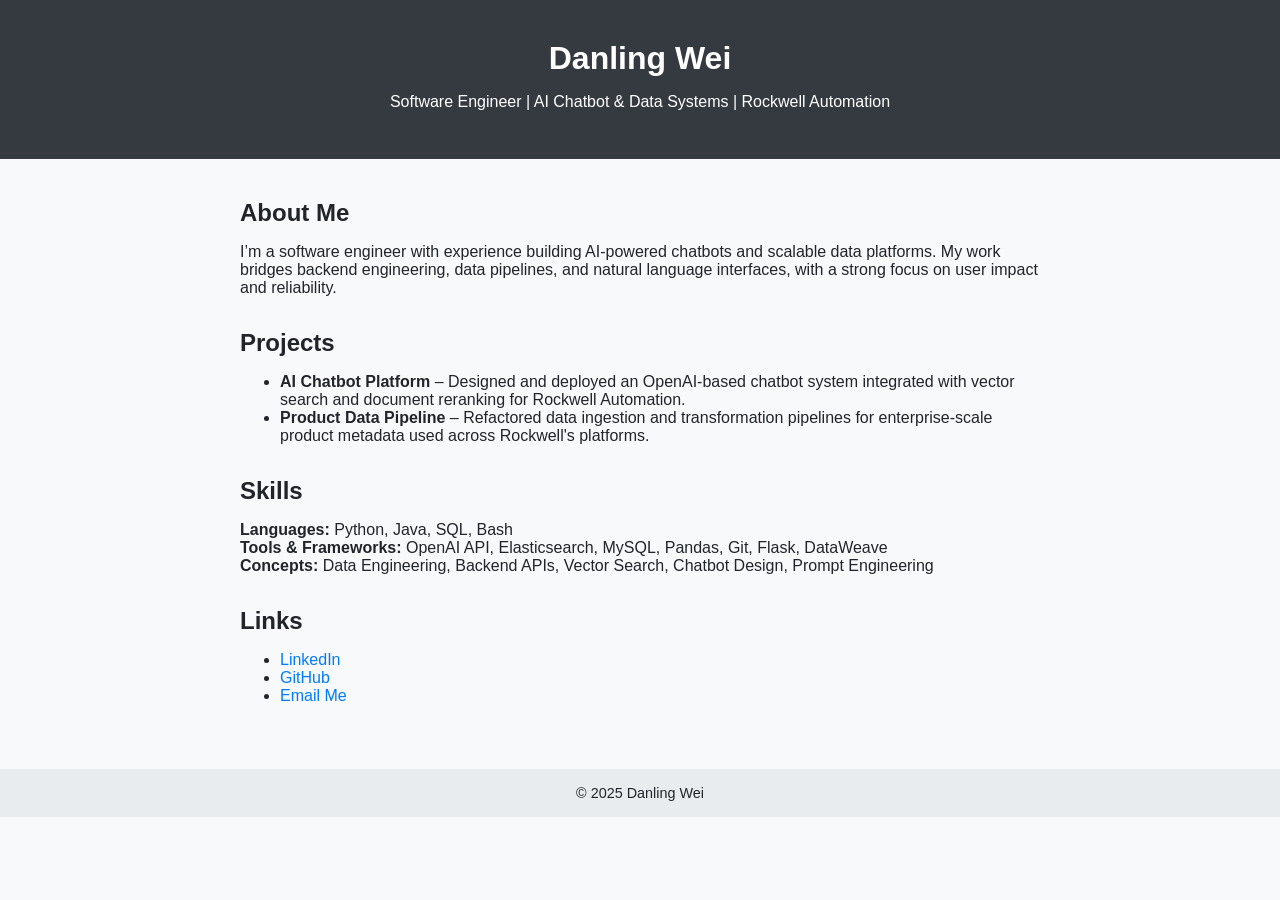
==== index.html @ 7fd31159 "init" ====
<!DOCTYPE html>
<html lang="en">
<head>
  <meta charset="UTF-8" />
  <meta name="viewport" content="width=device-width, initial-scale=1.0"/>
  <title>Danling Wei | Software Engineer</title>
  <style>
    body {
      font-family: Arial, sans-serif;
      background: #f8f9fa;
      color: #212529;
      margin: 0;
      padding: 0;
    }
    header {
      background: #343a40;
      color: white;
      padding: 2rem 1rem;
      text-align: center;
    }
    main {
      max-width: 800px;
      margin: auto;
      padding: 2rem;
    }
    section {
      margin-bottom: 2rem;
    }
    h1, h2 {
      margin: 0.5rem 0;
    }
    a {
      color: #007bff;
      text-decoration: none;
    }
    footer {
      text-align: center;
      padding: 1rem;
      background: #e9ecef;
      font-size: 0.9rem;
    }
  </style>
</head>
<body>

  <header>
    <h1>Danling Wei</h1>
    <p>Software Engineer | AI Chatbot & Data Systems | Rockwell Automation</p>
  </header>

  <main>
    <section>
      <h2>About Me</h2>
      <p>I’m a software engineer with experience building AI-powered chatbots and scalable data platforms. My work bridges backend engineering, data pipelines, and natural language interfaces, with a strong focus on user impact and reliability.</p>
    </section>

    <section>
      <h2>Projects</h2>
      <ul>
        <li><strong>AI Chatbot Platform</strong> – Designed and deployed an OpenAI-based chatbot system integrated with vector search and document reranking for Rockwell Automation.</li>
        <li><strong>Product Data Pipeline</strong> – Refactored data ingestion and transformation pipelines for enterprise-scale product metadata used across Rockwell's platforms.</li>
      </ul>
    </section>

    <section>
      <h2>Skills</h2>
      <p><strong>Languages:</strong> Python, Java, SQL, Bash<br/>
         <strong>Tools & Frameworks:</strong> OpenAI API, Elasticsearch, MySQL, Pandas, Git, Flask, DataWeave<br/>
         <strong>Concepts:</strong> Data Engineering, Backend APIs, Vector Search, Chatbot Design, Prompt Engineering
      </p>
    </section>

    <section>
      <h2>Links</h2>
      <ul>
        <li><a href="https://www.linkedin.com/in/danling-wei/" target="_blank">LinkedIn</a></li>
        <li><a href="https://github.com/your-github-username" target="_blank">GitHub</a></li>
        <li><a href="mailto:your.email@example.com">Email Me</a></li>
      </ul>
    </section>
  </main>

  <footer>
    &copy; 2025 Danling Wei
  </footer>

</body>
</html>
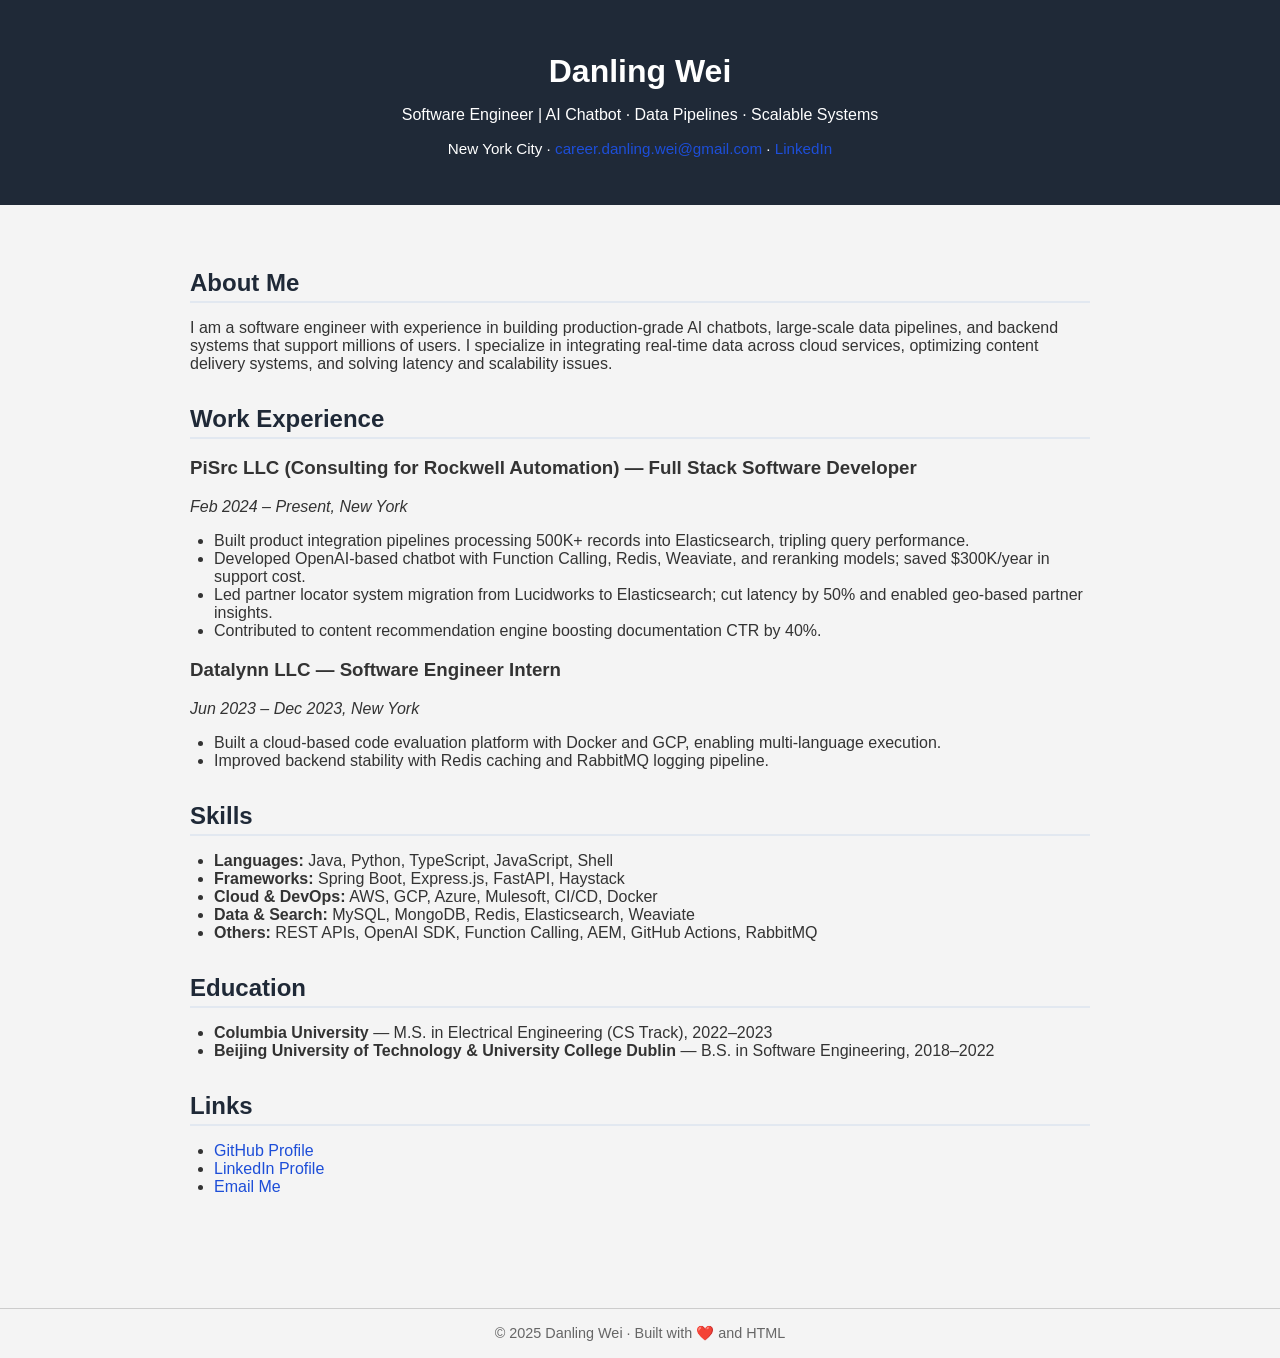
==== commit 3ab1e0ea: "Update index.html" ====
--- a/index.html
+++ b/index.html
@@ -6,38 +6,66 @@
   <title>Danling Wei | Software Engineer</title>
   <style>
     body {
-      font-family: Arial, sans-serif;
-      background: #f8f9fa;
-      color: #212529;
+      font-family: "Segoe UI", Tahoma, Geneva, Verdana, sans-serif;
       margin: 0;
       padding: 0;
+      background: #f4f4f4;
+      color: #333;
     }
+
     header {
-      background: #343a40;
+      background: #1f2937;
       color: white;
       padding: 2rem 1rem;
       text-align: center;
     }
+
     main {
-      max-width: 800px;
+      max-width: 900px;
       margin: auto;
       padding: 2rem;
     }
-    section {
+
+    h1, h2 {
+      margin-bottom: 0.5rem;
+    }
+
+    h2 {
+      color: #1f2937;
+      border-bottom: 2px solid #e2e8f0;
+      padding-bottom: 0.25rem;
+      margin-top: 2rem;
+    }
+
+    ul {
+      list-style: disc;
+      padding-left: 1.5rem;
+    }
+
+    a {
+      color: #1d4ed8;
+      text-decoration: none;
+    }
+
+    a:hover {
+      text-decoration: underline;
+    }
+
+    footer {
+      text-align: center;
+      font-size: 0.9rem;
+      color: #666;
+      margin-top: 3rem;
+      padding: 1rem 0;
+      border-top: 1px solid #ccc;
+    }
+
+    .section {
       margin-bottom: 2rem;
     }
-    h1, h2 {
-      margin: 0.5rem 0;
-    }
-    a {
-      color: #007bff;
-      text-decoration: none;
-    }
-    footer {
-      text-align: center;
-      padding: 1rem;
-      background: #e9ecef;
-      font-size: 0.9rem;
+
+    .contact {
+      font-size: 0.95rem;
     }
   </style>
 </head>
@@ -45,43 +73,73 @@
 
   <header>
     <h1>Danling Wei</h1>
-    <p>Software Engineer | AI Chatbot & Data Systems | Rockwell Automation</p>
+    <p>Software Engineer | AI Chatbot · Data Pipelines · Scalable Systems</p>
+    <p class="contact">
+      New York City · <a href="mailto:career.danling.wei@gmail.com">career.danling.wei@gmail.com</a> · 
+      <a href="https://www.linkedin.com/in/danling-wei/" target="_blank">LinkedIn</a>
+    </p>
   </header>
 
   <main>
-    <section>
+    <section class="section">
       <h2>About Me</h2>
-      <p>I’m a software engineer with experience building AI-powered chatbots and scalable data platforms. My work bridges backend engineering, data pipelines, and natural language interfaces, with a strong focus on user impact and reliability.</p>
+      <p>
+        I am a software engineer with experience in building production-grade AI chatbots, large-scale data pipelines, 
+        and backend systems that support millions of users. I specialize in integrating real-time data across cloud services, 
+        optimizing content delivery systems, and solving latency and scalability issues.
+      </p>
     </section>
 
-    <section>
-      <h2>Projects</h2>
+    <section class="section">
+      <h2>Work Experience</h2>
+      <h3>PiSrc LLC (Consulting for Rockwell Automation) — Full Stack Software Developer</h3>
+      <p><em>Feb 2024 – Present, New York</em></p>
       <ul>
-        <li><strong>AI Chatbot Platform</strong> – Designed and deployed an OpenAI-based chatbot system integrated with vector search and document reranking for Rockwell Automation.</li>
-        <li><strong>Product Data Pipeline</strong> – Refactored data ingestion and transformation pipelines for enterprise-scale product metadata used across Rockwell's platforms.</li>
+        <li>Built product integration pipelines processing 500K+ records into Elasticsearch, tripling query performance.</li>
+        <li>Developed OpenAI-based chatbot with Function Calling, Redis, Weaviate, and reranking models; saved $300K/year in support cost.</li>
+        <li>Led partner locator system migration from Lucidworks to Elasticsearch; cut latency by 50% and enabled geo-based partner insights.</li>
+        <li>Contributed to content recommendation engine boosting documentation CTR by 40%.</li>
+      </ul>
+
+      <h3>Datalynn LLC — Software Engineer Intern</h3>
+      <p><em>Jun 2023 – Dec 2023, New York</em></p>
+      <ul>
+        <li>Built a cloud-based code evaluation platform with Docker and GCP, enabling multi-language execution.</li>
+        <li>Improved backend stability with Redis caching and RabbitMQ logging pipeline.</li>
       </ul>
     </section>
 
-    <section>
+    <section class="section">
       <h2>Skills</h2>
-      <p><strong>Languages:</strong> Python, Java, SQL, Bash<br/>
-         <strong>Tools & Frameworks:</strong> OpenAI API, Elasticsearch, MySQL, Pandas, Git, Flask, DataWeave<br/>
-         <strong>Concepts:</strong> Data Engineering, Backend APIs, Vector Search, Chatbot Design, Prompt Engineering
-      </p>
+      <ul>
+        <li><strong>Languages:</strong> Java, Python, TypeScript, JavaScript, Shell</li>
+        <li><strong>Frameworks:</strong> Spring Boot, Express.js, FastAPI, Haystack</li>
+        <li><strong>Cloud & DevOps:</strong> AWS, GCP, Azure, Mulesoft, CI/CD, Docker</li>
+        <li><strong>Data & Search:</strong> MySQL, MongoDB, Redis, Elasticsearch, Weaviate</li>
+        <li><strong>Others:</strong> REST APIs, OpenAI SDK, Function Calling, AEM, GitHub Actions, RabbitMQ</li>
+      </ul>
     </section>
 
-    <section>
+    <section class="section">
+      <h2>Education</h2>
+      <ul>
+        <li><strong>Columbia University</strong> — M.S. in Electrical Engineering (CS Track), 2022–2023</li>
+        <li><strong>Beijing University of Technology & University College Dublin</strong> — B.S. in Software Engineering, 2018–2022</li>
+      </ul>
+    </section>
+
+    <section class="section">
       <h2>Links</h2>
       <ul>
-        <li><a href="https://www.linkedin.com/in/danling-wei/" target="_blank">LinkedIn</a></li>
-        <li><a href="https://github.com/your-github-username" target="_blank">GitHub</a></li>
-        <li><a href="mailto:your.email@example.com">Email Me</a></li>
+        <li><a href="https://github.com/YOUR_USERNAME" target="_blank">GitHub Profile</a></li>
+        <li><a href="https://www.linkedin.com/in/danling-wei/" target="_blank">LinkedIn Profile</a></li>
+        <li><a href="mailto:career.danling.wei@gmail.com">Email Me</a></li>
       </ul>
     </section>
   </main>
 
   <footer>
-    &copy; 2025 Danling Wei
+    &copy; 2025 Danling Wei · Built with ❤️ and HTML
   </footer>
 
 </body>
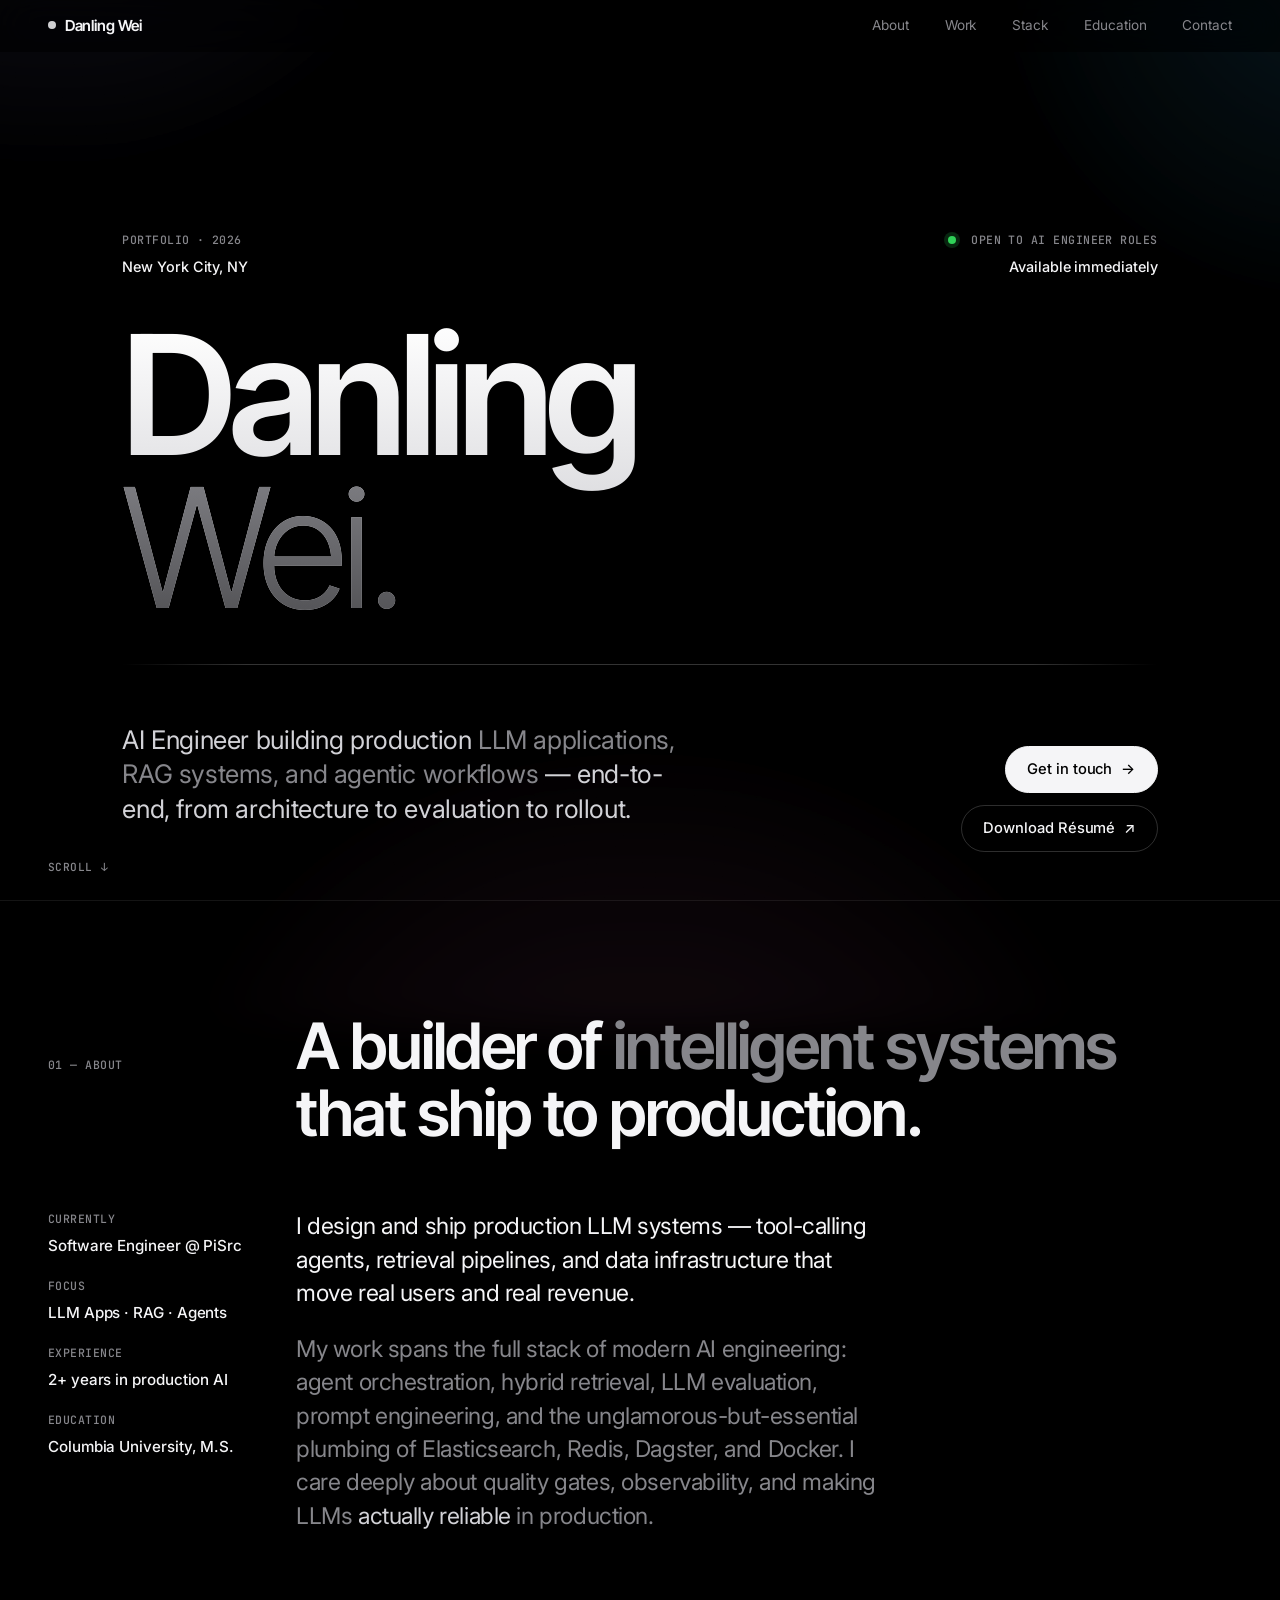
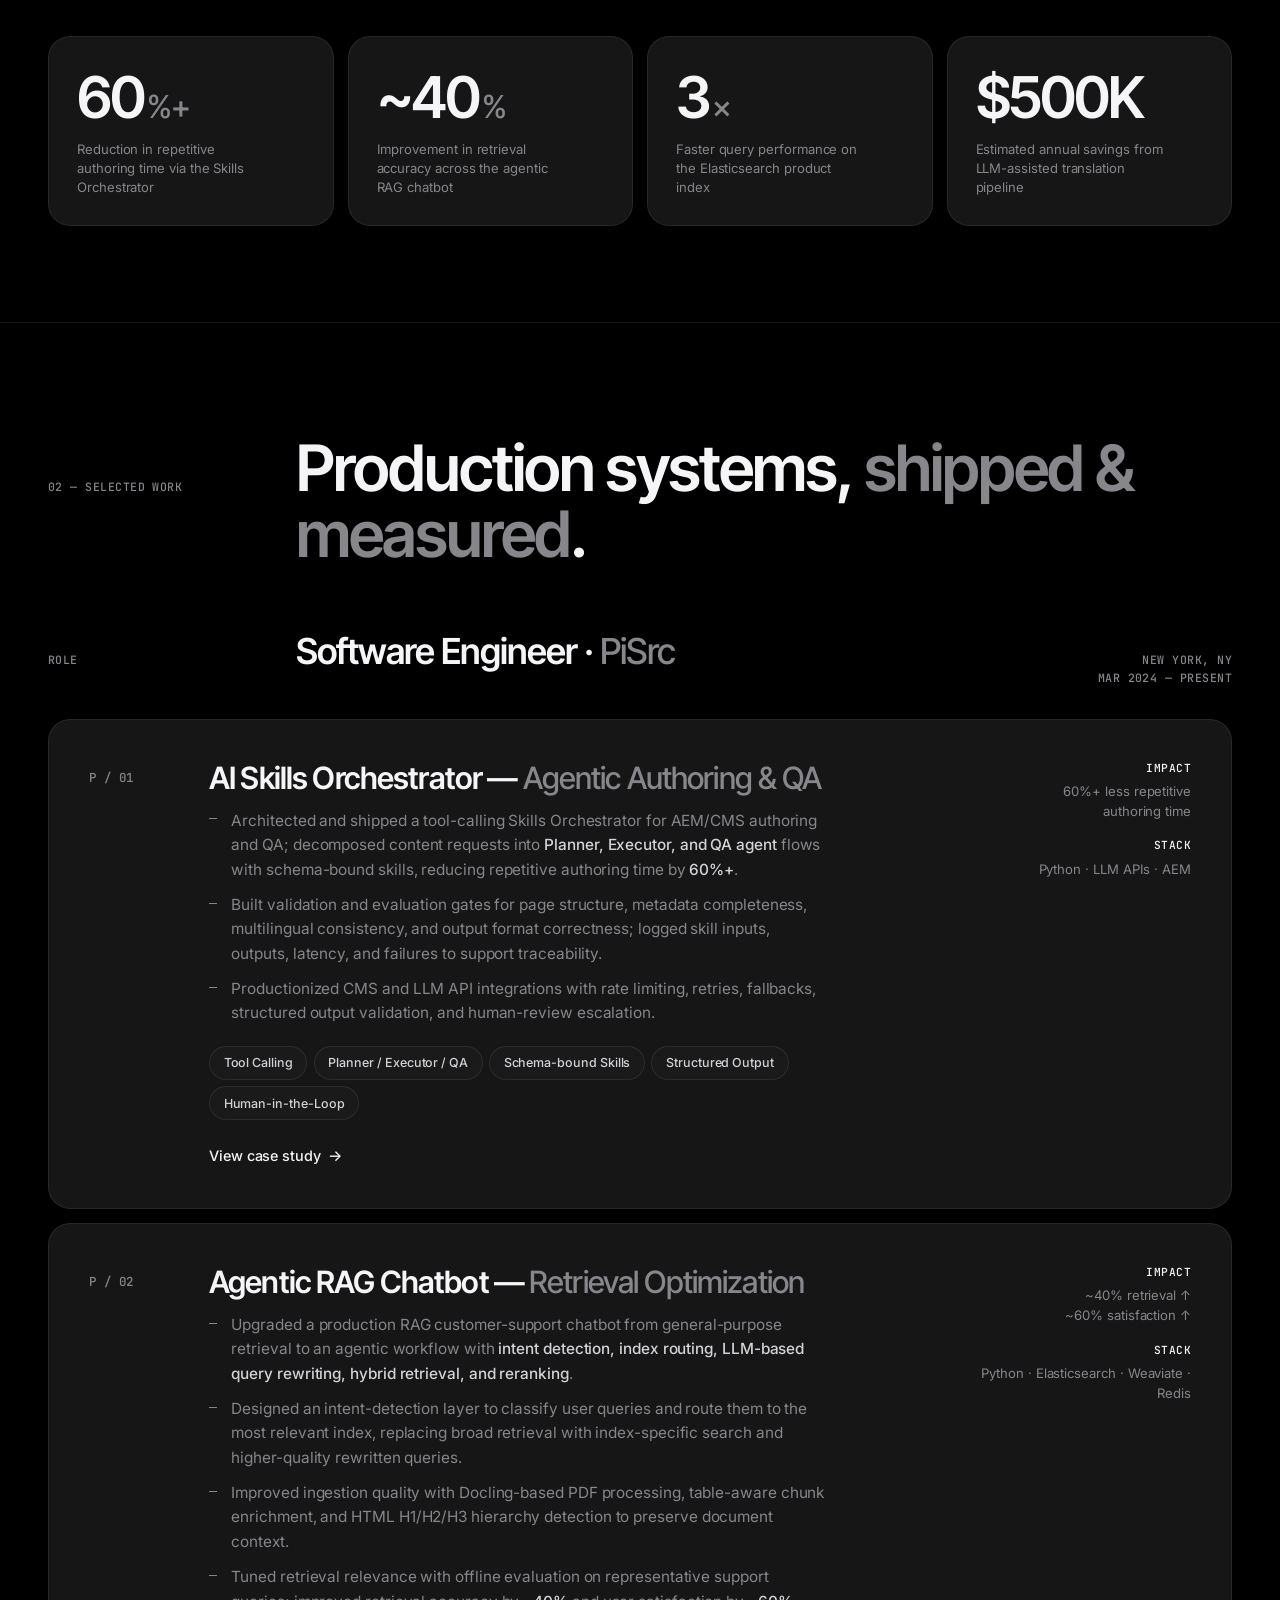
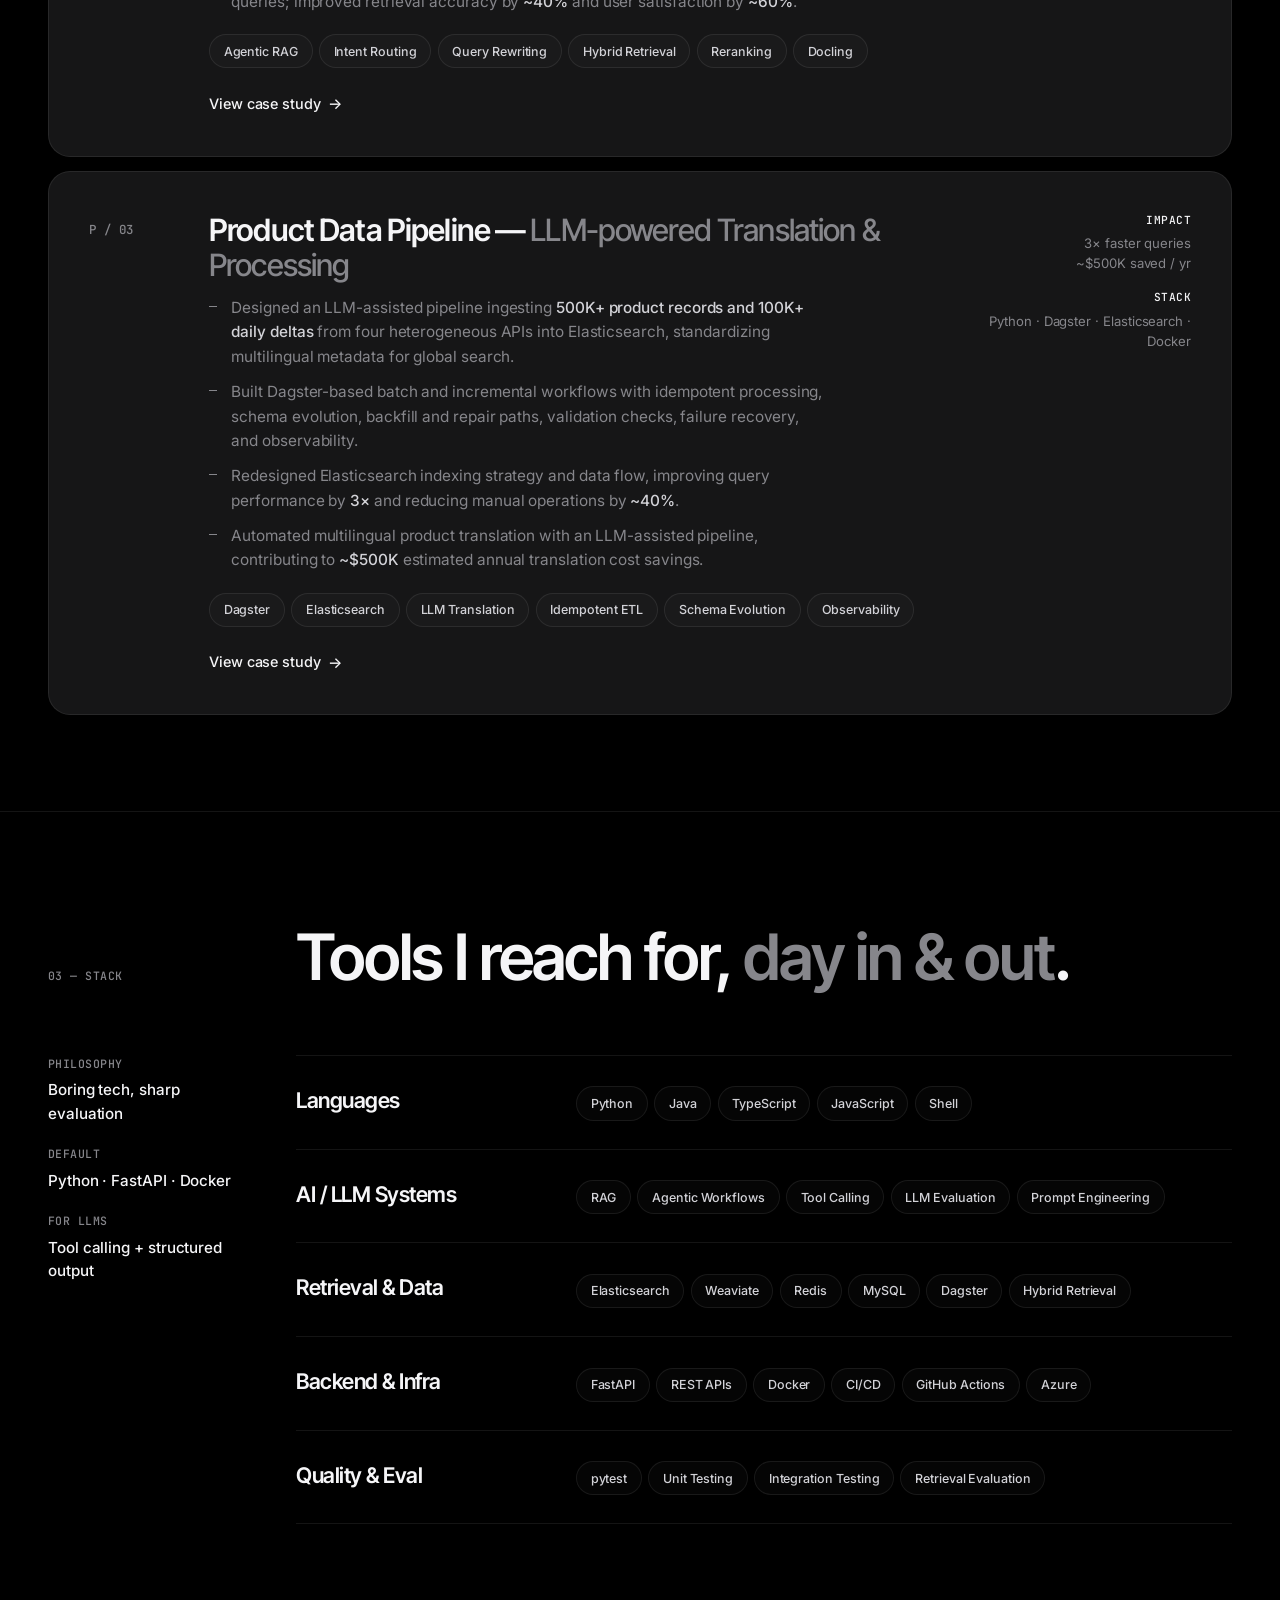
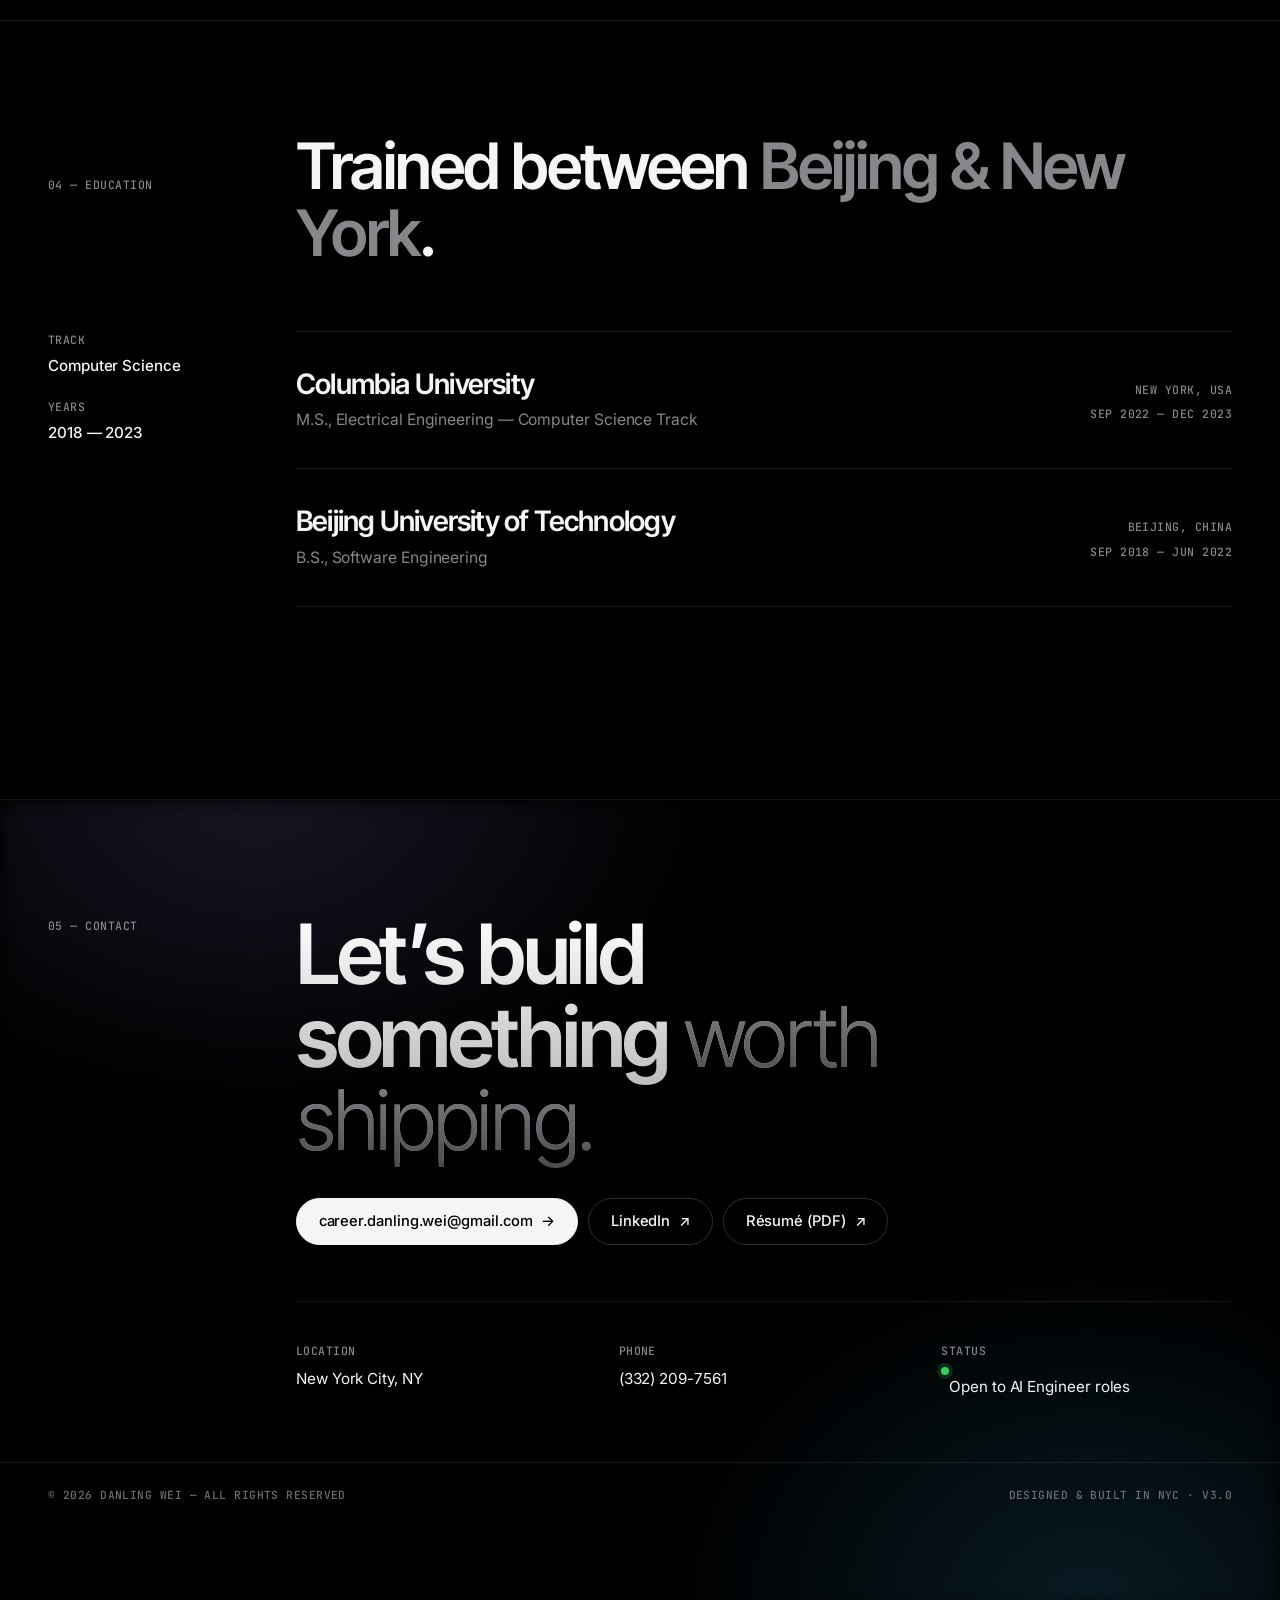
==== commit 8c5d86fb: "Update Resume" ====
--- a/index.html
+++ b/index.html
@@ -2,145 +2,386 @@
 <html lang="en">
 <head>
   <meta charset="UTF-8" />
-  <meta name="viewport" content="width=device-width, initial-scale=1.0"/>
-  <title>Danling Wei | Software Engineer</title>
-  <style>
-    body {
-      font-family: "Segoe UI", Tahoma, Geneva, Verdana, sans-serif;
-      margin: 0;
-      padding: 0;
-      background: #f4f4f4;
-      color: #333;
-    }
-
-    header {
-      background: #1f2937;
-      color: white;
-      padding: 2rem 1rem;
-      text-align: center;
-    }
-
-    main {
-      max-width: 900px;
-      margin: auto;
-      padding: 2rem;
-    }
-
-    h1, h2 {
-      margin-bottom: 0.5rem;
-    }
-
-    h2 {
-      color: #1f2937;
-      border-bottom: 2px solid #e2e8f0;
-      padding-bottom: 0.25rem;
-      margin-top: 2rem;
-    }
-
-    ul {
-      list-style: disc;
-      padding-left: 1.5rem;
-    }
-
-    a {
-      color: #1d4ed8;
-      text-decoration: none;
-    }
-
-    a:hover {
-      text-decoration: underline;
-    }
-
-    footer {
-      text-align: center;
-      font-size: 0.9rem;
-      color: #666;
-      margin-top: 3rem;
-      padding: 1rem 0;
-      border-top: 1px solid #ccc;
-    }
-
-    .section {
-      margin-bottom: 2rem;
-    }
-
-    .contact {
-      font-size: 0.95rem;
-    }
-  </style>
+  <meta name="viewport" content="width=device-width, initial-scale=1.0" />
+  <meta name="description" content="Danling Wei — AI Engineer building production LLM applications, RAG systems, and agentic workflows. Based in New York City." />
+  <meta name="theme-color" content="#000000" />
+  <meta name="color-scheme" content="dark" />
+  <title>Danling Wei — AI Engineer</title>
+
+  <link rel="icon" type="image/svg+xml" href="assets/favicon.svg" />
+
+  <!-- Google Fonts: Inter Tight ≈ SF Pro Display -->
+  <link rel="preconnect" href="https://fonts.googleapis.com" />
+  <link rel="preconnect" href="https://fonts.gstatic.com" crossorigin />
+  <link
+    href="https://fonts.googleapis.com/css2?family=Inter+Tight:wght@400;500;600;700&family=Inter:wght@300;400;500;600&family=JetBrains+Mono:wght@400;500&display=swap"
+    rel="stylesheet"
+  />
+
+  <!-- Styles -->
+  <link rel="stylesheet" href="styles/base.css" />
+  <link rel="stylesheet" href="styles/layout.css" />
+  <link rel="stylesheet" href="styles/components.css" />
+  <link rel="stylesheet" href="styles/hero.css" />
+  <link rel="stylesheet" href="styles/sections.css" />
+  <link rel="stylesheet" href="styles/footer.css" />
+
+  <!-- Open Graph -->
+  <meta property="og:title" content="Danling Wei — AI Engineer" />
+  <meta property="og:description" content="Production LLM applications, RAG systems, and agentic workflows. NYC." />
+  <meta property="og:type" content="website" />
 </head>
 <body>
 
-  <header>
-    <h1>Danling Wei</h1>
-    <p>Software Engineer | AI Chatbot · Data Pipelines · Scalable Systems</p>
-    <p class="contact">
-      New York City · <a href="mailto:career.danling.wei@gmail.com">career.danling.wei@gmail.com</a> · 
-      <a href="https://www.linkedin.com/in/danling-wei/" target="_blank">LinkedIn</a>
-    </p>
+  <!-- ===================== NAV ===================== -->
+  <nav class="nav" id="nav">
+    <div class="nav-inner">
+      <a href="#top" class="nav-mark">Danling Wei</a>
+      <div class="nav-links">
+        <a href="#about">About</a>
+        <a href="#work">Work</a>
+        <a href="#skills">Stack</a>
+        <a href="#education">Education</a>
+        <a href="#contact">Contact</a>
+      </div>
+    </div>
+  </nav>
+
+  <!-- ===================== HERO ===================== -->
+  <header class="hero" id="top">
+    <div class="wrap">
+      <div class="hero-meta reveal">
+        <div class="hero-meta-block">
+          <span>Portfolio · 2026</span>
+          <strong>New York City, NY</strong>
+        </div>
+        <div class="hero-meta-block" style="text-align:right;">
+          <span><span class="status-dot"></span>&nbsp; Open to AI Engineer roles</span>
+          <strong>Available immediately</strong>
+        </div>
+      </div>
+
+      <h1 class="hero-title reveal" data-delay="1">
+        Danling<br />
+        <span class="italic">Wei.</span>
+      </h1>
+
+      <div class="hero-divider"></div>
+
+      <div class="hero-bottom">
+        <p class="hero-lede reveal" data-delay="2">
+          AI Engineer building production <em>LLM applications, RAG systems, and agentic workflows</em> — end-to-end, from architecture to evaluation to rollout.
+        </p>
+        <div class="hero-cta reveal" data-delay="3">
+          <a class="btn solid" href="#contact">
+            Get in touch <span class="arrow">→</span>
+          </a>
+          <a class="btn" href="assets/Danling-Wei-Resume.pdf" target="_blank" rel="noopener">
+            Download Résumé <span class="arrow">↗</span>
+          </a>
+        </div>
+      </div>
+    </div>
+    <div class="scroll-hint">Scroll <span>↓</span></div>
   </header>
 
-  <main>
-    <section class="section">
-      <h2>About Me</h2>
-      <p>
-        I am a software engineer with experience in building production-grade AI chatbots, large-scale data pipelines, 
-        and backend systems that support millions of users. I specialize in integrating real-time data across cloud services, 
-        optimizing content delivery systems, and solving latency and scalability issues.
-      </p>
-    </section>
-
-    <section class="section">
-      <h2>Work Experience</h2>
-      <h3>PiSrc LLC (Consulting for Rockwell Automation) — Full Stack Software Developer</h3>
-      <p><em>Feb 2024 – Present, New York</em></p>
-      <ul>
-        <li>Built product integration pipelines processing 500K+ records into Elasticsearch, tripling query performance.</li>
-        <li>Developed OpenAI-based chatbot with Function Calling, Redis, Weaviate, and reranking models; saved $300K/year in support cost.</li>
-        <li>Led partner locator system migration from Lucidworks to Elasticsearch; cut latency by 50% and enabled geo-based partner insights.</li>
-        <li>Contributed to content recommendation engine boosting documentation CTR by 40%.</li>
-      </ul>
-
-      <h3>Datalynn LLC — Software Engineer Intern</h3>
-      <p><em>Jun 2023 – Dec 2023, New York</em></p>
-      <ul>
-        <li>Built a cloud-based code evaluation platform with Docker and GCP, enabling multi-language execution.</li>
-        <li>Improved backend stability with Redis caching and RabbitMQ logging pipeline.</li>
-      </ul>
-    </section>
-
-    <section class="section">
-      <h2>Skills</h2>
-      <ul>
-        <li><strong>Languages:</strong> Java, Python, TypeScript, JavaScript, Shell</li>
-        <li><strong>Frameworks:</strong> Spring Boot, Express.js, FastAPI, Haystack</li>
-        <li><strong>Cloud & DevOps:</strong> AWS, GCP, Azure, Mulesoft, CI/CD, Docker</li>
-        <li><strong>Data & Search:</strong> MySQL, MongoDB, Redis, Elasticsearch, Weaviate</li>
-        <li><strong>Others:</strong> REST APIs, OpenAI SDK, Function Calling, AEM, GitHub Actions, RabbitMQ</li>
-      </ul>
-    </section>
-
-    <section class="section">
-      <h2>Education</h2>
-      <ul>
-        <li><strong>Columbia University</strong> — M.S. in Electrical Engineering (CS Track), 2022–2023</li>
-        <li><strong>Beijing University of Technology & University College Dublin</strong> — B.S. in Software Engineering, 2018–2022</li>
-      </ul>
-    </section>
-
-    <section class="section">
-      <h2>Links</h2>
-      <ul>
-        <li><a href="https://github.com/YOUR_USERNAME" target="_blank">GitHub Profile</a></li>
-        <li><a href="https://www.linkedin.com/in/danling-wei/" target="_blank">LinkedIn Profile</a></li>
-        <li><a href="mailto:career.danling.wei@gmail.com">Email Me</a></li>
-      </ul>
-    </section>
-  </main>
-
-  <footer>
-    &copy; 2025 Danling Wei · Built with ❤️ and HTML
-  </footer>
-
+  <!-- ===================== ABOUT ===================== -->
+  <section class="section" id="about">
+    <div class="wrap">
+      <div class="section-head reveal">
+        <span class="section-tag">01 — About</span>
+        <h2 class="section-title">A builder of <em>intelligent systems</em> that ship to production.</h2>
+      </div>
+
+      <div class="about-grid">
+        <aside class="about-side reveal">
+          <div>Currently<span>Software Engineer @ PiSrc</span></div>
+          <div>Focus<span>LLM Apps · RAG · Agents</span></div>
+          <div>Experience<span>2+ years in production AI</span></div>
+          <div>Education<span>Columbia University, M.S.</span></div>
+        </aside>
+
+        <div class="about-body reveal" data-delay="1">
+          <p>
+            I design and ship production LLM systems — tool-calling agents, retrieval pipelines, and data infrastructure that move real users and real revenue.
+          </p>
+          <p>
+            My work spans the full stack of modern AI engineering: agent orchestration, hybrid retrieval, LLM evaluation, prompt engineering, and the unglamorous-but-essential plumbing of Elasticsearch, Redis, Dagster, and Docker. I care deeply about quality gates, observability, and making LLMs <em>actually reliable</em> in production.
+          </p>
+        </div>
+      </div>
+
+      <!-- Metric strip -->
+      <div class="metrics reveal" data-delay="2">
+        <div class="metric">
+          <div class="metric-num">60<span class="unit">%+</span></div>
+          <div class="metric-label">Reduction in repetitive authoring time via the Skills Orchestrator</div>
+        </div>
+        <div class="metric">
+          <div class="metric-num">~40<span class="unit">%</span></div>
+          <div class="metric-label">Improvement in retrieval accuracy across the agentic RAG chatbot</div>
+        </div>
+        <div class="metric">
+          <div class="metric-num">3<span class="unit">×</span></div>
+          <div class="metric-label">Faster query performance on the Elasticsearch product index</div>
+        </div>
+        <div class="metric">
+          <div class="metric-num">$500K</div>
+          <div class="metric-label">Estimated annual savings from LLM-assisted translation pipeline</div>
+        </div>
+      </div>
+    </div>
+  </section>
+
+  <!-- ===================== WORK / SELECTED PROJECTS ===================== -->
+  <section class="section" id="work">
+    <div class="wrap">
+      <div class="section-head reveal">
+        <span class="section-tag">02 — Selected Work</span>
+        <h2 class="section-title">Production systems, <em>shipped &amp; measured</em>.</h2>
+      </div>
+
+      <div class="role-block reveal">
+        <span class="section-tag">Role</span>
+        <h3>Software Engineer · <em>PiSrc</em></h3>
+        <div class="role-meta">
+          New York, NY<br />
+          Mar 2024 — Present
+        </div>
+      </div>
+
+      <div class="work-list">
+        <!-- Project 1 -->
+        <a class="work-item reveal" href="projects/skills-orchestrator.html">
+          <div class="work-index">P / 01</div>
+          <div class="work-content">
+            <h3>AI Skills Orchestrator — <em>Agentic Authoring &amp; QA</em></h3>
+            <ul class="work-bullets">
+              <li>Architected and shipped a tool-calling Skills Orchestrator for AEM/CMS authoring and QA; decomposed content requests into <strong>Planner, Executor, and QA agent</strong> flows with schema-bound skills, reducing repetitive authoring time by <strong>60%+</strong>.</li>
+              <li>Built validation and evaluation gates for page structure, metadata completeness, multilingual consistency, and output format correctness; logged skill inputs, outputs, latency, and failures to support traceability.</li>
+              <li>Productionized CMS and LLM API integrations with rate limiting, retries, fallbacks, structured output validation, and human-review escalation.</li>
+            </ul>
+            <div class="work-tags">
+              <span class="tag">Tool Calling</span>
+              <span class="tag">Planner / Executor / QA</span>
+              <span class="tag">Schema-bound Skills</span>
+              <span class="tag">Structured Output</span>
+              <span class="tag">Human-in-the-Loop</span>
+            </div>
+            <span class="work-cta">View case study</span>
+          </div>
+          <aside class="work-side">
+            <div><strong>Impact</strong>60%+ less repetitive<br />authoring time</div>
+            <div><strong>Stack</strong>Python · LLM APIs · AEM</div>
+          </aside>
+        </a>
+
+        <!-- Project 2 -->
+        <a class="work-item reveal" href="projects/agentic-rag.html">
+          <div class="work-index">P / 02</div>
+          <div class="work-content">
+            <h3>Agentic RAG Chatbot — <em>Retrieval Optimization</em></h3>
+            <ul class="work-bullets">
+              <li>Upgraded a production RAG customer-support chatbot from general-purpose retrieval to an agentic workflow with <strong>intent detection, index routing, LLM-based query rewriting, hybrid retrieval, and reranking</strong>.</li>
+              <li>Designed an intent-detection layer to classify user queries and route them to the most relevant index, replacing broad retrieval with index-specific search and higher-quality rewritten queries.</li>
+              <li>Improved ingestion quality with Docling-based PDF processing, table-aware chunk enrichment, and HTML H1/H2/H3 hierarchy detection to preserve document context.</li>
+              <li>Tuned retrieval relevance with offline evaluation on representative support queries; improved retrieval accuracy by <strong>~40%</strong> and user satisfaction by <strong>~60%</strong>.</li>
+            </ul>
+            <div class="work-tags">
+              <span class="tag">Agentic RAG</span>
+              <span class="tag">Intent Routing</span>
+              <span class="tag">Query Rewriting</span>
+              <span class="tag">Hybrid Retrieval</span>
+              <span class="tag">Reranking</span>
+              <span class="tag">Docling</span>
+            </div>
+            <span class="work-cta">View case study</span>
+          </div>
+          <aside class="work-side">
+            <div><strong>Impact</strong>~40% retrieval ↑<br />~60% satisfaction ↑</div>
+            <div><strong>Stack</strong>Python · Elasticsearch · Weaviate · Redis</div>
+          </aside>
+        </a>
+
+        <!-- Project 3 -->
+        <a class="work-item reveal" href="projects/data-pipeline.html">
+          <div class="work-index">P / 03</div>
+          <div class="work-content">
+            <h3>Product Data Pipeline — <em>LLM-powered Translation &amp; Processing</em></h3>
+            <ul class="work-bullets">
+              <li>Designed an LLM-assisted pipeline ingesting <strong>500K+ product records and 100K+ daily deltas</strong> from four heterogeneous APIs into Elasticsearch, standardizing multilingual metadata for global search.</li>
+              <li>Built Dagster-based batch and incremental workflows with idempotent processing, schema evolution, backfill and repair paths, validation checks, failure recovery, and observability.</li>
+              <li>Redesigned Elasticsearch indexing strategy and data flow, improving query performance by <strong>3×</strong> and reducing manual operations by <strong>~40%</strong>.</li>
+              <li>Automated multilingual product translation with an LLM-assisted pipeline, contributing to <strong>~$500K</strong> estimated annual translation cost savings.</li>
+            </ul>
+            <div class="work-tags">
+              <span class="tag">Dagster</span>
+              <span class="tag">Elasticsearch</span>
+              <span class="tag">LLM Translation</span>
+              <span class="tag">Idempotent ETL</span>
+              <span class="tag">Schema Evolution</span>
+              <span class="tag">Observability</span>
+            </div>
+            <span class="work-cta">View case study</span>
+          </div>
+          <aside class="work-side">
+            <div><strong>Impact</strong>3× faster queries<br />~$500K saved / yr</div>
+            <div><strong>Stack</strong>Python · Dagster · Elasticsearch · Docker</div>
+          </aside>
+        </a>
+      </div>
+    </div>
+  </section>
+
+  <!-- ===================== SKILLS ===================== -->
+  <section class="section" id="skills">
+    <div class="wrap">
+      <div class="section-head reveal">
+        <span class="section-tag">03 — Stack</span>
+        <h2 class="section-title">Tools I reach for, <em>day in &amp; out</em>.</h2>
+      </div>
+
+      <div class="skills-grid">
+        <aside class="about-side reveal">
+          <div>Philosophy<span>Boring tech, sharp evaluation</span></div>
+          <div>Default<span>Python · FastAPI · Docker</span></div>
+          <div>For LLMs<span>Tool calling + structured output</span></div>
+        </aside>
+
+        <div class="skill-rows reveal" data-delay="1">
+          <div class="skill-row">
+            <div class="skill-cat">Languages</div>
+            <div class="skill-items">
+              <span class="tag">Python</span>
+              <span class="tag">Java</span>
+              <span class="tag">TypeScript</span>
+              <span class="tag">JavaScript</span>
+              <span class="tag">Shell</span>
+            </div>
+          </div>
+          <div class="skill-row">
+            <div class="skill-cat">AI / LLM Systems</div>
+            <div class="skill-items">
+              <span class="tag">RAG</span>
+              <span class="tag">Agentic Workflows</span>
+              <span class="tag">Tool Calling</span>
+              <span class="tag">LLM Evaluation</span>
+              <span class="tag">Prompt Engineering</span>
+            </div>
+          </div>
+          <div class="skill-row">
+            <div class="skill-cat">Retrieval &amp; Data</div>
+            <div class="skill-items">
+              <span class="tag">Elasticsearch</span>
+              <span class="tag">Weaviate</span>
+              <span class="tag">Redis</span>
+              <span class="tag">MySQL</span>
+              <span class="tag">Dagster</span>
+              <span class="tag">Hybrid Retrieval</span>
+            </div>
+          </div>
+          <div class="skill-row">
+            <div class="skill-cat">Backend &amp; Infra</div>
+            <div class="skill-items">
+              <span class="tag">FastAPI</span>
+              <span class="tag">REST APIs</span>
+              <span class="tag">Docker</span>
+              <span class="tag">CI/CD</span>
+              <span class="tag">GitHub Actions</span>
+              <span class="tag">Azure</span>
+            </div>
+          </div>
+          <div class="skill-row">
+            <div class="skill-cat">Quality &amp; Eval</div>
+            <div class="skill-items">
+              <span class="tag">pytest</span>
+              <span class="tag">Unit Testing</span>
+              <span class="tag">Integration Testing</span>
+              <span class="tag">Retrieval Evaluation</span>
+            </div>
+          </div>
+        </div>
+      </div>
+    </div>
+  </section>
+
+  <!-- ===================== EDUCATION ===================== -->
+  <section class="section" id="education">
+    <div class="wrap">
+      <div class="section-head reveal">
+        <span class="section-tag">04 — Education</span>
+        <h2 class="section-title">Trained between <em>Beijing &amp; New York</em>.</h2>
+      </div>
+
+      <div class="edu-grid">
+        <aside class="about-side reveal">
+          <div>Track<span>Computer Science</span></div>
+          <div>Years<span>2018 — 2023</span></div>
+        </aside>
+
+        <div class="edu-list reveal" data-delay="1">
+          <div class="edu-item">
+            <div>
+              <h3 class="edu-school">Columbia University</h3>
+              <div class="edu-degree">M.S., Electrical Engineering — Computer Science Track</div>
+            </div>
+            <div class="edu-meta">
+              <span>New York, USA</span>
+              <span>Sep 2022 — Dec 2023</span>
+            </div>
+          </div>
+          <div class="edu-item">
+            <div>
+              <h3 class="edu-school">Beijing University of Technology</h3>
+              <div class="edu-degree">B.S., Software Engineering</div>
+            </div>
+            <div class="edu-meta">
+              <span>Beijing, China</span>
+              <span>Sep 2018 — Jun 2022</span>
+            </div>
+          </div>
+        </div>
+      </div>
+    </div>
+  </section>
+
+  <!-- ===================== CTA / CONTACT ===================== -->
+  <section class="cta" id="contact">
+    <div class="cta-inner">
+      <div class="reveal">
+        <span class="section-tag">05 — Contact</span>
+      </div>
+      <div>
+        <h2 class="cta-title reveal">
+          Let’s build something <em>worth shipping.</em>
+        </h2>
+
+        <div class="cta-actions reveal" data-delay="1">
+          <a class="btn solid" href="mailto:career.danling.wei@gmail.com">
+            career.danling.wei@gmail.com <span class="arrow">→</span>
+          </a>
+          <a class="btn" href="https://www.linkedin.com/in/danling-wei/" target="_blank" rel="noopener">
+            LinkedIn <span class="arrow">↗</span>
+          </a>
+          <a class="btn" href="assets/Danling-Wei-Resume.pdf" target="_blank" rel="noopener">
+            Résumé (PDF) <span class="arrow">↗</span>
+          </a>
+        </div>
+
+        <div class="footer-meta reveal" data-delay="2">
+          <div>Location<span>New York City, NY</span></div>
+          <div>Phone<span>(332) 209-7561</span></div>
+          <div>Status<span><span class="status-dot"></span>&nbsp; Open to AI Engineer roles</span></div>
+        </div>
+      </div>
+    </div>
+
+    <div class="footer-bottom">
+      <span>© <span id="year">2026</span> Danling Wei — All rights reserved</span>
+      <span>Designed &amp; built in NYC · v3.0</span>
+    </div>
+  </section>
+
+  <script src="scripts/main.js" defer></script>
 </body>
 </html>
--- a/styles/base.css
+++ b/styles/base.css
@@ -0,0 +1,150 @@
+/* ============================================================
+   base.css
+   Reset · Design tokens · Typography · Global elements
+   Apple-flavored dark theme
+   ============================================================ */
+
+/* ---------- Reset ---------- */
+*,
+*::before,
+*::after {
+  box-sizing: border-box;
+}
+
+html {
+  scroll-behavior: smooth;
+  -webkit-font-smoothing: antialiased;
+  -moz-osx-font-smoothing: grayscale;
+  background: #000;
+}
+
+body {
+  margin: 0;
+  background: var(--bg);
+  color: var(--text);
+  font-family: var(--font);
+  font-weight: 400;
+  line-height: 1.55;
+  font-size: 16px;
+  overflow-x: hidden;
+  letter-spacing: -0.005em;
+}
+
+a {
+  color: inherit;
+  text-decoration: none;
+}
+
+img,
+svg {
+  display: block;
+  max-width: 100%;
+}
+
+::selection {
+  background: var(--text);
+  color: var(--bg);
+}
+
+/* ---------- Design tokens ---------- */
+:root {
+  /* Apple-style dark palette */
+  --bg: #000000;
+  --surface: #0a0a0a;
+  --surface-2: #161617;
+  --surface-3: #1d1d1f;
+  --text: #f5f5f7;
+  --text-dim: #d2d2d7;
+  --muted: #86868b;
+  --muted-2: #6e6e73;
+  --line: rgba(255, 255, 255, 0.08);
+  --line-strong: rgba(255, 255, 255, 0.18);
+
+  /* Fonts — Inter Tight ≈ SF Pro Display */
+  --font: "Inter", -apple-system, BlinkMacSystemFont, "SF Pro Display",
+    "Helvetica Neue", Arial, sans-serif;
+  --font-display: "Inter Tight", -apple-system, BlinkMacSystemFont,
+    "SF Pro Display", "Helvetica Neue", Arial, sans-serif;
+  --mono: "JetBrains Mono", "SF Mono", ui-monospace, SFMono-Regular, Menlo,
+    monospace;
+
+  /* Geometry */
+  --max: 1280px;
+  --pad: clamp(1.25rem, 4vw, 3rem);
+  --radius: 22px;
+  --radius-sm: 14px;
+  --radius-pill: 999px;
+
+  /* Motion */
+  --ease: cubic-bezier(0.22, 1, 0.36, 1);
+  --ease-spring: cubic-bezier(0.34, 1.56, 0.64, 1);
+}
+
+/* ---------- Ambient aurora glow (Apple halo) ---------- */
+body::before {
+  content: "";
+  position: fixed;
+  pointer-events: none;
+  inset: -10vmax;
+  z-index: 0;
+  background:
+    radial-gradient(
+      55vmax 55vmax at 12% -10%,
+      rgba(120, 119, 198, 0.18),
+      transparent 60%
+    ),
+    radial-gradient(
+      45vmax 45vmax at 95% 8%,
+      rgba(56, 189, 248, 0.12),
+      transparent 60%
+    ),
+    radial-gradient(
+      60vmax 50vmax at 50% 110%,
+      rgba(244, 114, 182, 0.10),
+      transparent 65%
+    );
+  filter: blur(20px);
+  opacity: 0.9;
+}
+
+body::after {
+  content: "";
+  position: fixed;
+  inset: 0;
+  pointer-events: none;
+  z-index: 1;
+  opacity: 0.035;
+  mix-blend-mode: overlay;
+  background-image: url("data:image/svg+xml;utf8,<svg xmlns='http://www.w3.org/2000/svg' width='160' height='160'><filter id='n'><feTurbulence type='fractalNoise' baseFrequency='0.9' numOctaves='2' stitchTiles='stitch'/><feColorMatrix values='0 0 0 0 1  0 0 0 0 1  0 0 0 0 1  0 0 0 0.7 0'/></filter><rect width='100%' height='100%' filter='url(%23n)'/></svg>");
+}
+
+/* ---------- Reveal animation utility ---------- */
+.reveal {
+  opacity: 0;
+  transform: translateY(24px);
+  transition:
+    opacity 1s var(--ease),
+    transform 1s var(--ease);
+}
+.reveal.in {
+  opacity: 1;
+  transform: translateY(0);
+}
+.reveal[data-delay="1"] { transition-delay: 0.08s; }
+.reveal[data-delay="2"] { transition-delay: 0.16s; }
+.reveal[data-delay="3"] { transition-delay: 0.24s; }
+.reveal[data-delay="4"] { transition-delay: 0.32s; }
+
+/* ---------- Reduced motion ---------- */
+@media (prefers-reduced-motion: reduce) {
+  *,
+  *::before,
+  *::after {
+    animation: none !important;
+    transition: none !important;
+  }
+  .reveal {
+    opacity: 1;
+    transform: none;
+  }
+}
--- a/styles/layout.css
+++ b/styles/layout.css
@@ -0,0 +1,136 @@
+/* ============================================================
+   layout.css
+   Top navigation · .wrap container · .section framework
+   ============================================================ */
+
+/* ---------- Top navigation (Apple-style glass) ---------- */
+.nav {
+  position: fixed;
+  top: 0;
+  left: 0;
+  right: 0;
+  z-index: 50;
+  backdrop-filter: saturate(180%) blur(20px);
+  -webkit-backdrop-filter: saturate(180%) blur(20px);
+  background: rgba(0, 0, 0, 0.6);
+  border-bottom: 1px solid transparent;
+  transition:
+    border-color 0.4s var(--ease),
+    background 0.4s var(--ease);
+}
+.nav.scrolled {
+  background: rgba(0, 0, 0, 0.72);
+  border-bottom-color: var(--line);
+}
+
+.nav-inner {
+  max-width: var(--max);
+  margin: 0 auto;
+  padding: 0.85rem var(--pad);
+  display: flex;
+  justify-content: space-between;
+  align-items: center;
+  gap: 2rem;
+}
+
+.nav-mark {
+  font-family: var(--font-display);
+  font-size: 0.95rem;
+  font-weight: 600;
+  letter-spacing: -0.01em;
+  display: flex;
+  align-items: center;
+  gap: 0.55rem;
+  color: var(--text);
+}
+.nav-mark::before {
+  content: "";
+  width: 8px;
+  height: 8px;
+  background: var(--text);
+  border-radius: 999px;
+  display: inline-block;
+  opacity: 0.85;
+}
+
+.nav-links {
+  display: flex;
+  gap: 2.25rem;
+  font-family: var(--font);
+  font-size: 0.85rem;
+  font-weight: 400;
+  letter-spacing: -0.005em;
+}
+.nav-links a {
+  position: relative;
+  color: var(--muted);
+  transition: color 0.25s var(--ease);
+}
+.nav-links a:hover {
+  color: var(--text);
+}
+@media (max-width: 640px) {
+  .nav-links { display: none; }
+}
+
+/* ---------- Container ---------- */
+.wrap {
+  max-width: var(--max);
+  margin: 0 auto;
+  padding: 0 var(--pad);
+  position: relative;
+  z-index: 2;
+}
+
+section {
+  position: relative;
+  z-index: 2;
+}
+
+/* ---------- Section framework ---------- */
+.section {
+  padding: 7rem 0 6rem;
+  border-top: 1px solid var(--line);
+}
+
+.section-head {
+  display: grid;
+  grid-template-columns: 200px 1fr;
+  gap: 3rem;
+  align-items: baseline;
+  margin-bottom: 4rem;
+}
+
+.section-tag {
+  font-family: var(--mono);
+  font-size: 0.72rem;
+  font-weight: 500;
+  letter-spacing: 0.04em;
+  text-transform: uppercase;
+  color: var(--muted);
+}
+
+.section-title {
+  font-family: var(--font-display);
+  font-weight: 600;
+  font-size: clamp(2.4rem, 5.5vw, 4rem);
+  line-height: 1.04;
+  letter-spacing: -0.032em;
+  margin: 0;
+  max-width: 24ch;
+  color: var(--text);
+}
+.section-title em {
+  font-style: normal;
+  color: var(--muted);
+  font-weight: 600;
+}
+
+@media (max-width: 720px) {
+  .section { padding: 4.5rem 0 4rem; }
+  .section-head {
+    grid-template-columns: 1fr;
+    gap: 0.5rem;
+    margin-bottom: 2.5rem;
+  }
+}
--- a/styles/components.css
+++ b/styles/components.css
@@ -0,0 +1,165 @@
+/* ============================================================
+   components.css
+   Buttons · Tags · Status dot · Metric strip · Side meta
+   Apple-style pill buttons + elevated card surfaces
+   ============================================================ */
+
+/* ---------- Buttons (Apple pill) ---------- */
+.btn {
+  display: inline-flex;
+  align-items: center;
+  gap: 0.55rem;
+  padding: 0.7rem 1.35rem;
+  border: 1px solid var(--line-strong);
+  border-radius: var(--radius-pill);
+  color: var(--text);
+  background: transparent;
+  font-family: var(--font);
+  font-size: 0.92rem;
+  font-weight: 500;
+  letter-spacing: -0.005em;
+  cursor: pointer;
+  transition:
+    background 0.35s var(--ease),
+    color 0.35s var(--ease),
+    border-color 0.35s var(--ease),
+    transform 0.35s var(--ease);
+}
+.btn:hover {
+  background: rgba(255, 255, 255, 0.06);
+  border-color: rgba(255, 255, 255, 0.32);
+  transform: translateY(-1px);
+}
+.btn.solid {
+  background: var(--text);
+  color: var(--bg);
+  border-color: var(--text);
+}
+.btn.solid:hover {
+  background: #ffffff;
+  border-color: #ffffff;
+  color: var(--bg);
+  transform: translateY(-1px);
+}
+.btn .arrow {
+  transition: transform 0.35s var(--ease);
+}
+.btn:hover .arrow {
+  transform: translateX(3px);
+}
+
+/* ---------- Tag pills ---------- */
+.tag {
+  font-family: var(--font);
+  font-size: 0.78rem;
+  font-weight: 500;
+  letter-spacing: -0.005em;
+  padding: 0.4rem 0.85rem;
+  border: 1px solid var(--line);
+  background: rgba(255, 255, 255, 0.02);
+  color: var(--text-dim);
+  border-radius: var(--radius-pill);
+  transition:
+    background 0.25s var(--ease),
+    color 0.25s var(--ease),
+    border-color 0.25s var(--ease);
+}
+.tag:hover {
+  background: rgba(255, 255, 255, 0.08);
+  color: var(--text);
+  border-color: var(--line-strong);
+}
+
+/* ---------- Status indicator ---------- */
+@keyframes pulse {
+  0%, 100% { opacity: 1; transform: scale(1); }
+  50%       { opacity: 0.5; transform: scale(0.92); }
+}
+.status-dot {
+  width: 8px;
+  height: 8px;
+  border-radius: 999px;
+  background: #30d158;
+  box-shadow: 0 0 0 4px rgba(48, 209, 88, 0.18);
+  display: inline-block;
+  animation: pulse 2.2s ease-in-out infinite;
+}
+
+/* ---------- Metric strip (Apple card grid) ---------- */
+.metrics {
+  display: grid;
+  grid-template-columns: repeat(4, 1fr);
+  gap: 14px;
+  margin: 5rem 0 0;
+}
+.metric {
+  padding: 2rem 1.75rem 1.75rem;
+  background: var(--surface-2);
+  border: 1px solid var(--line);
+  border-radius: var(--radius);
+  display: flex;
+  flex-direction: column;
+  gap: 0.85rem;
+  transition:
+    transform 0.4s var(--ease),
+    background 0.4s var(--ease),
+    border-color 0.4s var(--ease);
+}
+.metric:hover {
+  transform: translateY(-3px);
+  background: var(--surface-3);
+  border-color: var(--line-strong);
+}
+.metric-num {
+  font-family: var(--font-display);
+  font-weight: 600;
+  font-size: clamp(2.6rem, 4.5vw, 3.8rem);
+  line-height: 1;
+  letter-spacing: -0.035em;
+  color: var(--text);
+}
+.metric-num .unit {
+  font-weight: 500;
+  font-size: 0.55em;
+  color: var(--muted);
+  margin-left: 0.08em;
+  letter-spacing: -0.02em;
+}
+.metric-label {
+  font-family: var(--font);
+  font-size: 0.82rem;
+  font-weight: 400;
+  letter-spacing: -0.005em;
+  color: var(--muted);
+  max-width: 24ch;
+  line-height: 1.45;
+}
+@media (max-width: 880px) {
+  .metrics { grid-template-columns: repeat(2, 1fr); }
+}
+@media (max-width: 480px) {
+  .metrics { grid-template-columns: 1fr; }
+}
+
+/* ---------- Side meta column (about/skills) ---------- */
+.about-side {
+  font-family: var(--mono);
+  font-size: 0.72rem;
+  font-weight: 500;
+  letter-spacing: 0.04em;
+  text-transform: uppercase;
+  color: var(--muted);
+  display: flex;
+  flex-direction: column;
+  gap: 1.25rem;
+}
+.about-side div span {
+  display: block;
+  color: var(--text);
+  font-family: var(--font);
+  font-weight: 500;
+  font-size: 0.95rem;
+  letter-spacing: -0.005em;
+  text-transform: none;
+  margin-top: 0.35rem;
+}
--- a/styles/hero.css
+++ b/styles/hero.css
@@ -0,0 +1,145 @@
+/* ============================================================
+   hero.css
+   Hero / above-the-fold section
+   Big bold sans display — SF Pro Display feel
+   ============================================================ */
+
+.hero {
+  min-height: 100vh;
+  display: flex;
+  flex-direction: column;
+  justify-content: flex-end;
+  padding-top: 7rem;
+  padding-bottom: 3rem;
+  position: relative;
+}
+
+.hero-meta {
+  display: flex;
+  justify-content: space-between;
+  align-items: flex-end;
+  gap: 2rem;
+  font-family: var(--mono);
+  font-size: 0.72rem;
+  font-weight: 500;
+  letter-spacing: 0.04em;
+  text-transform: uppercase;
+  color: var(--muted);
+  margin-bottom: 2.5rem;
+}
+.hero-meta-block {
+  display: flex;
+  flex-direction: column;
+  gap: 0.4rem;
+}
+.hero-meta-block strong {
+  color: var(--text);
+  font-family: var(--font);
+  font-weight: 500;
+  font-size: 0.9rem;
+  letter-spacing: -0.005em;
+  text-transform: none;
+}
+
+.hero-title {
+  font-family: var(--font-display);
+  font-weight: 600;
+  font-size: clamp(3.4rem, 13vw, 11.5rem);
+  line-height: 0.92;
+  letter-spacing: -0.045em;
+  margin: 0;
+  padding: 0;
+  color: var(--text);
+  background: linear-gradient(180deg, #ffffff 0%, #c7c7cc 100%);
+  -webkit-background-clip: text;
+  background-clip: text;
+  -webkit-text-fill-color: transparent;
+}
+.hero-title .italic {
+  font-style: normal;
+  font-weight: 300;
+  background: linear-gradient(180deg, #86868b 0%, #4a4a4d 100%);
+  -webkit-background-clip: text;
+  background-clip: text;
+  -webkit-text-fill-color: transparent;
+}
+
+.hero-divider {
+  height: 1px;
+  background: linear-gradient(
+    90deg,
+    transparent 0%,
+    rgba(255, 255, 255, 0.2) 12%,
+    rgba(255, 255, 255, 0.2) 88%,
+    transparent 100%
+  );
+  margin: 2.5rem 0 2rem;
+  transform-origin: left center;
+  animation: scaleX 1.4s var(--ease) both;
+}
+@keyframes scaleX {
+  from { transform: scaleX(0); }
+  to   { transform: scaleX(1); }
+}
+
+.hero-bottom {
+  display: grid;
+  grid-template-columns: 1.4fr 1fr;
+  gap: 3rem;
+  align-items: end;
+}
+
+.hero-lede {
+  font-family: var(--font);
+  font-size: clamp(1.2rem, 2vw, 1.65rem);
+  line-height: 1.35;
+  letter-spacing: -0.015em;
+  max-width: 36ch;
+  color: var(--text-dim);
+  font-weight: 400;
+}
+.hero-lede em {
+  color: var(--muted);
+  font-style: normal;
+}
+
+.hero-cta {
+  display: flex;
+  flex-direction: column;
+  gap: 0.75rem;
+  align-items: flex-end;
+  text-align: right;
+}
+
+/* Scroll hint */
+.scroll-hint {
+  position: absolute;
+  left: var(--pad);
+  bottom: 1.5rem;
+  font-family: var(--mono);
+  font-size: 0.7rem;
+  font-weight: 500;
+  letter-spacing: 0.04em;
+  text-transform: uppercase;
+  color: var(--muted);
+  display: flex;
+  align-items: center;
+  gap: 0.5rem;
+  animation: float 2.6s ease-in-out infinite;
+}
+@keyframes float {
+  0%, 100% { transform: translateY(0); opacity: 0.65; }
+  50%      { transform: translateY(4px); opacity: 1; }
+}
+
+@media (max-width: 820px) {
+  .hero-bottom { grid-template-columns: 1fr; }
+  .hero-cta { align-items: flex-start; text-align: left; }
+}
+@media (max-width: 540px) {
+  .hero-meta {
+    flex-direction: column;
+    align-items: flex-start;
+    gap: 1rem;
+  }
+}
--- a/styles/sections.css
+++ b/styles/sections.css
@@ -0,0 +1,324 @@
+/* ============================================================
+   sections.css
+   About · Selected Work · Skills · Education
+   ============================================================ */
+
+/* ---------- About ---------- */
+.about-grid {
+  display: grid;
+  grid-template-columns: 200px 1fr;
+  gap: 3rem;
+}
+.about-body p {
+  font-family: var(--font);
+  font-size: clamp(1.2rem, 1.8vw, 1.55rem);
+  line-height: 1.45;
+  letter-spacing: -0.018em;
+  max-width: 42ch;
+  color: var(--text);
+  margin: 0 0 1.4rem;
+  font-weight: 400;
+}
+.about-body p + p {
+  color: var(--muted);
+}
+.about-body em {
+  color: var(--text-dim);
+  font-style: normal;
+}
+@media (max-width: 720px) {
+  .about-grid { grid-template-columns: 1fr; gap: 2rem; }
+}
+
+/* ---------- Selected Work — Role header ---------- */
+.role-block {
+  display: grid;
+  grid-template-columns: 200px 1fr 240px;
+  gap: 3rem;
+  padding-bottom: 2rem;
+  align-items: baseline;
+}
+.role-block h3 {
+  font-family: var(--font-display);
+  font-weight: 600;
+  font-size: clamp(1.7rem, 2.8vw, 2.4rem);
+  line-height: 1.1;
+  letter-spacing: -0.028em;
+  margin: 0;
+  color: var(--text);
+}
+.role-block h3 em {
+  color: var(--muted);
+  font-style: normal;
+  font-weight: 500;
+}
+.role-meta {
+  font-family: var(--mono);
+  font-size: 0.72rem;
+  font-weight: 500;
+  letter-spacing: 0.04em;
+  text-transform: uppercase;
+  color: var(--muted);
+  text-align: right;
+}
+
+/* ---------- Selected Work — Items (Apple card style) ---------- */
+.work-list {
+  display: flex;
+  flex-direction: column;
+  gap: 14px;
+}
+.work-item {
+  display: grid;
+  grid-template-columns: 80px 1fr 220px;
+  gap: 2.5rem;
+  padding: 2.5rem;
+  background: var(--surface-2);
+  border: 1px solid var(--line);
+  border-radius: var(--radius);
+  align-items: start;
+  color: inherit;
+  text-decoration: none;
+  transition:
+    transform 0.45s var(--ease),
+    background 0.45s var(--ease),
+    border-color 0.45s var(--ease);
+}
+.work-item:hover {
+  transform: translateY(-3px);
+  background: var(--surface-3);
+  border-color: var(--line-strong);
+}
+.work-index {
+  font-family: var(--mono);
+  font-size: 0.78rem;
+  font-weight: 500;
+  letter-spacing: 0.04em;
+  text-transform: uppercase;
+  color: var(--muted);
+  padding-top: 0.5rem;
+}
+.work-content h3 {
+  font-family: var(--font-display);
+  font-weight: 600;
+  font-size: clamp(1.45rem, 2.4vw, 2rem);
+  line-height: 1.15;
+  letter-spacing: -0.028em;
+  margin: 0 0 0.85rem;
+  color: var(--text);
+}
+.work-content h3 em {
+  font-style: normal;
+  color: var(--muted);
+  font-weight: 500;
+}
+.work-content p {
+  font-family: var(--font);
+  font-size: 0.98rem;
+  line-height: 1.65;
+  letter-spacing: -0.005em;
+  color: var(--muted);
+  margin: 0.5rem 0 1.25rem;
+  max-width: 60ch;
+}
+.work-content p strong {
+  color: var(--text-dim);
+  font-weight: 500;
+}
+
+/* Dash-style bullet list inside work cards */
+.work-bullets {
+  list-style: none;
+  padding: 0;
+  margin: 0.85rem 0 1.25rem;
+  display: flex;
+  flex-direction: column;
+  gap: 0.65rem;
+  max-width: 62ch;
+}
+.work-bullets li {
+  position: relative;
+  padding-left: 1.4rem;
+  font-family: var(--font);
+  font-size: 0.96rem;
+  line-height: 1.6;
+  letter-spacing: -0.005em;
+  color: var(--muted);
+}
+.work-bullets li::before {
+  content: "";
+  position: absolute;
+  left: 0;
+  top: 0.65em;
+  width: 8px;
+  height: 1px;
+  background: var(--muted);
+}
+.work-bullets li strong {
+  color: var(--text-dim);
+  font-weight: 500;
+}
+
+.work-tags {
+  display: flex;
+  flex-wrap: wrap;
+  gap: 0.4rem;
+  margin-top: 1rem;
+}
+
+/* "View case study" CTA inside a card */
+.work-cta {
+  display: inline-flex;
+  align-items: center;
+  gap: 0.45rem;
+  margin-top: 1.5rem;
+  font-family: var(--font);
+  font-size: 0.9rem;
+  font-weight: 500;
+  letter-spacing: -0.005em;
+  color: var(--text);
+  transition: gap 0.35s var(--ease);
+}
+.work-cta::after {
+  content: "→";
+  font-size: 1.05em;
+  transition: transform 0.35s var(--ease);
+}
+.work-item:hover .work-cta {
+  gap: 0.7rem;
+}
+.work-item:hover .work-cta::after {
+  transform: translateX(3px);
+}
+.work-side {
+  text-align: right;
+  display: flex;
+  flex-direction: column;
+  gap: 1rem;
+  font-family: var(--font);
+  font-size: 0.82rem;
+  font-weight: 400;
+  letter-spacing: -0.005em;
+  color: var(--muted);
+  line-height: 1.5;
+}
+.work-side strong {
+  display: block;
+  font-family: var(--mono);
+  font-size: 0.7rem;
+  font-weight: 500;
+  letter-spacing: 0.04em;
+  text-transform: uppercase;
+  color: var(--text);
+  margin-bottom: 0.35rem;
+}
+
+@media (max-width: 900px) {
+  .role-block { grid-template-columns: 1fr; gap: 0.75rem; }
+  .role-meta { text-align: left; }
+  .work-item {
+    grid-template-columns: 1fr;
+    gap: 1.25rem;
+    padding: 2rem 1.5rem;
+  }
+  .work-side {
+    text-align: left;
+    flex-direction: row;
+    flex-wrap: wrap;
+    gap: 1.5rem;
+  }
+  .work-side div { min-width: 140px; }
+}
+
+/* ---------- Skills ---------- */
+.skills-grid {
+  display: grid;
+  grid-template-columns: 200px 1fr;
+  gap: 3rem;
+}
+.skill-rows {
+  display: flex;
+  flex-direction: column;
+}
+.skill-row {
+  display: grid;
+  grid-template-columns: 240px 1fr;
+  gap: 2.5rem;
+  padding: 1.75rem 0;
+  border-top: 1px solid var(--line);
+  align-items: baseline;
+}
+.skill-row:last-child {
+  border-bottom: 1px solid var(--line);
+}
+.skill-cat {
+  font-family: var(--font-display);
+  font-size: 1.35rem;
+  font-weight: 600;
+  letter-spacing: -0.022em;
+  color: var(--text);
+}
+.skill-items {
+  display: flex;
+  flex-wrap: wrap;
+  gap: 0.5rem 0.4rem;
+}
+@media (max-width: 820px) {
+  .skills-grid { grid-template-columns: 1fr; gap: 1.5rem; }
+  .skill-row { grid-template-columns: 1fr; gap: 0.75rem; }
+}
+
+/* ---------- Education ---------- */
+.edu-grid {
+  display: grid;
+  grid-template-columns: 200px 1fr;
+  gap: 3rem;
+}
+.edu-list {
+  display: flex;
+  flex-direction: column;
+}
+.edu-item {
+  display: grid;
+  grid-template-columns: 1fr 280px;
+  gap: 2.5rem;
+  padding: 2.25rem 0;
+  border-top: 1px solid var(--line);
+  align-items: baseline;
+}
+.edu-item:last-child {
+  border-bottom: 1px solid var(--line);
+}
+.edu-school {
+  font-family: var(--font-display);
+  font-weight: 600;
+  font-size: clamp(1.4rem, 2.2vw, 1.85rem);
+  line-height: 1.15;
+  letter-spacing: -0.028em;
+  margin: 0 0 0.5rem;
+  color: var(--text);
+}
+.edu-degree {
+  color: var(--muted);
+  font-family: var(--font);
+  font-size: 0.98rem;
+  font-weight: 400;
+  letter-spacing: -0.005em;
+}
+.edu-meta {
+  font-family: var(--mono);
+  font-size: 0.72rem;
+  font-weight: 500;
+  letter-spacing: 0.04em;
+  text-transform: uppercase;
+  color: var(--muted);
+  text-align: right;
+  display: flex;
+  flex-direction: column;
+  gap: 0.4rem;
+}
+@media (max-width: 820px) {
+  .edu-grid { grid-template-columns: 1fr; gap: 1.5rem; }
+  .edu-item { grid-template-columns: 1fr; gap: 0.75rem; }
+  .edu-meta { text-align: left; }
+}
--- a/styles/footer.css
+++ b/styles/footer.css
@@ -0,0 +1,135 @@
+/* ============================================================
+   footer.css
+   CTA section + Footer meta + Footer bottom bar
+   Aurora gradient card on a dark page
+   ============================================================ */
+
+.cta {
+  padding: 7rem 0 5rem;
+  margin-top: 6rem;
+  position: relative;
+  z-index: 2;
+  border-top: 1px solid var(--line);
+  overflow: hidden;
+}
+
+/* Soft aurora behind the CTA, Apple-style halo */
+.cta::before {
+  content: "";
+  position: absolute;
+  inset: 0;
+  pointer-events: none;
+  background:
+    radial-gradient(
+      60vmax 40vmax at 20% 0%,
+      rgba(120, 119, 198, 0.18),
+      transparent 60%
+    ),
+    radial-gradient(
+      55vmax 45vmax at 85% 100%,
+      rgba(56, 189, 248, 0.14),
+      transparent 60%
+    );
+  filter: blur(10px);
+}
+
+.cta-inner {
+  max-width: var(--max);
+  margin: 0 auto;
+  padding: 0 var(--pad);
+  display: grid;
+  grid-template-columns: 200px 1fr;
+  gap: 3rem;
+  position: relative;
+  z-index: 2;
+}
+
+.cta .section-tag {
+  color: var(--muted);
+}
+
+.cta-title {
+  font-family: var(--font-display);
+  font-weight: 600;
+  font-size: clamp(2.6rem, 6.5vw, 5.5rem);
+  line-height: 1;
+  letter-spacing: -0.04em;
+  margin: 0 0 2.25rem;
+  max-width: 14ch;
+  color: var(--text);
+  background: linear-gradient(180deg, #ffffff 0%, #a1a1a6 100%);
+  -webkit-background-clip: text;
+  background-clip: text;
+  -webkit-text-fill-color: transparent;
+}
+.cta-title em {
+  font-style: normal;
+  font-weight: 300;
+  background: linear-gradient(180deg, #86868b 0%, #4a4a4d 100%);
+  -webkit-background-clip: text;
+  background-clip: text;
+  -webkit-text-fill-color: transparent;
+}
+
+.cta-actions {
+  display: flex;
+  flex-wrap: wrap;
+  gap: 0.65rem;
+  margin-bottom: 3.5rem;
+}
+
+.footer-meta {
+  display: grid;
+  grid-template-columns: repeat(3, 1fr);
+  gap: 2rem;
+  padding-top: 2.5rem;
+  border-top: 1px solid var(--line);
+  font-family: var(--mono);
+  font-size: 0.72rem;
+  font-weight: 500;
+  letter-spacing: 0.04em;
+  text-transform: uppercase;
+  color: var(--muted);
+}
+.footer-meta div span {
+  display: block;
+  color: var(--text);
+  font-family: var(--font);
+  font-weight: 400;
+  font-size: 0.95rem;
+  letter-spacing: -0.005em;
+  text-transform: none;
+  margin-top: 0.45rem;
+}
+
+.footer-bottom {
+  max-width: var(--max);
+  margin: 4rem auto 0;
+  padding: 1.5rem var(--pad);
+  display: flex;
+  justify-content: space-between;
+  gap: 1rem;
+  font-family: var(--mono);
+  font-size: 0.7rem;
+  font-weight: 500;
+  letter-spacing: 0.04em;
+  text-transform: uppercase;
+  color: var(--muted-2);
+  border-top: 1px solid var(--line);
+  position: relative;
+  z-index: 2;
+}
+
+@media (max-width: 820px) {
+  .cta-inner {
+    grid-template-columns: 1fr;
+    gap: 1.5rem;
+  }
+  .footer-meta {
+    grid-template-columns: 1fr;
+    gap: 1.25rem;
+  }
+}
+@media (max-width: 520px) {
+  .footer-bottom { flex-direction: column; }
+}
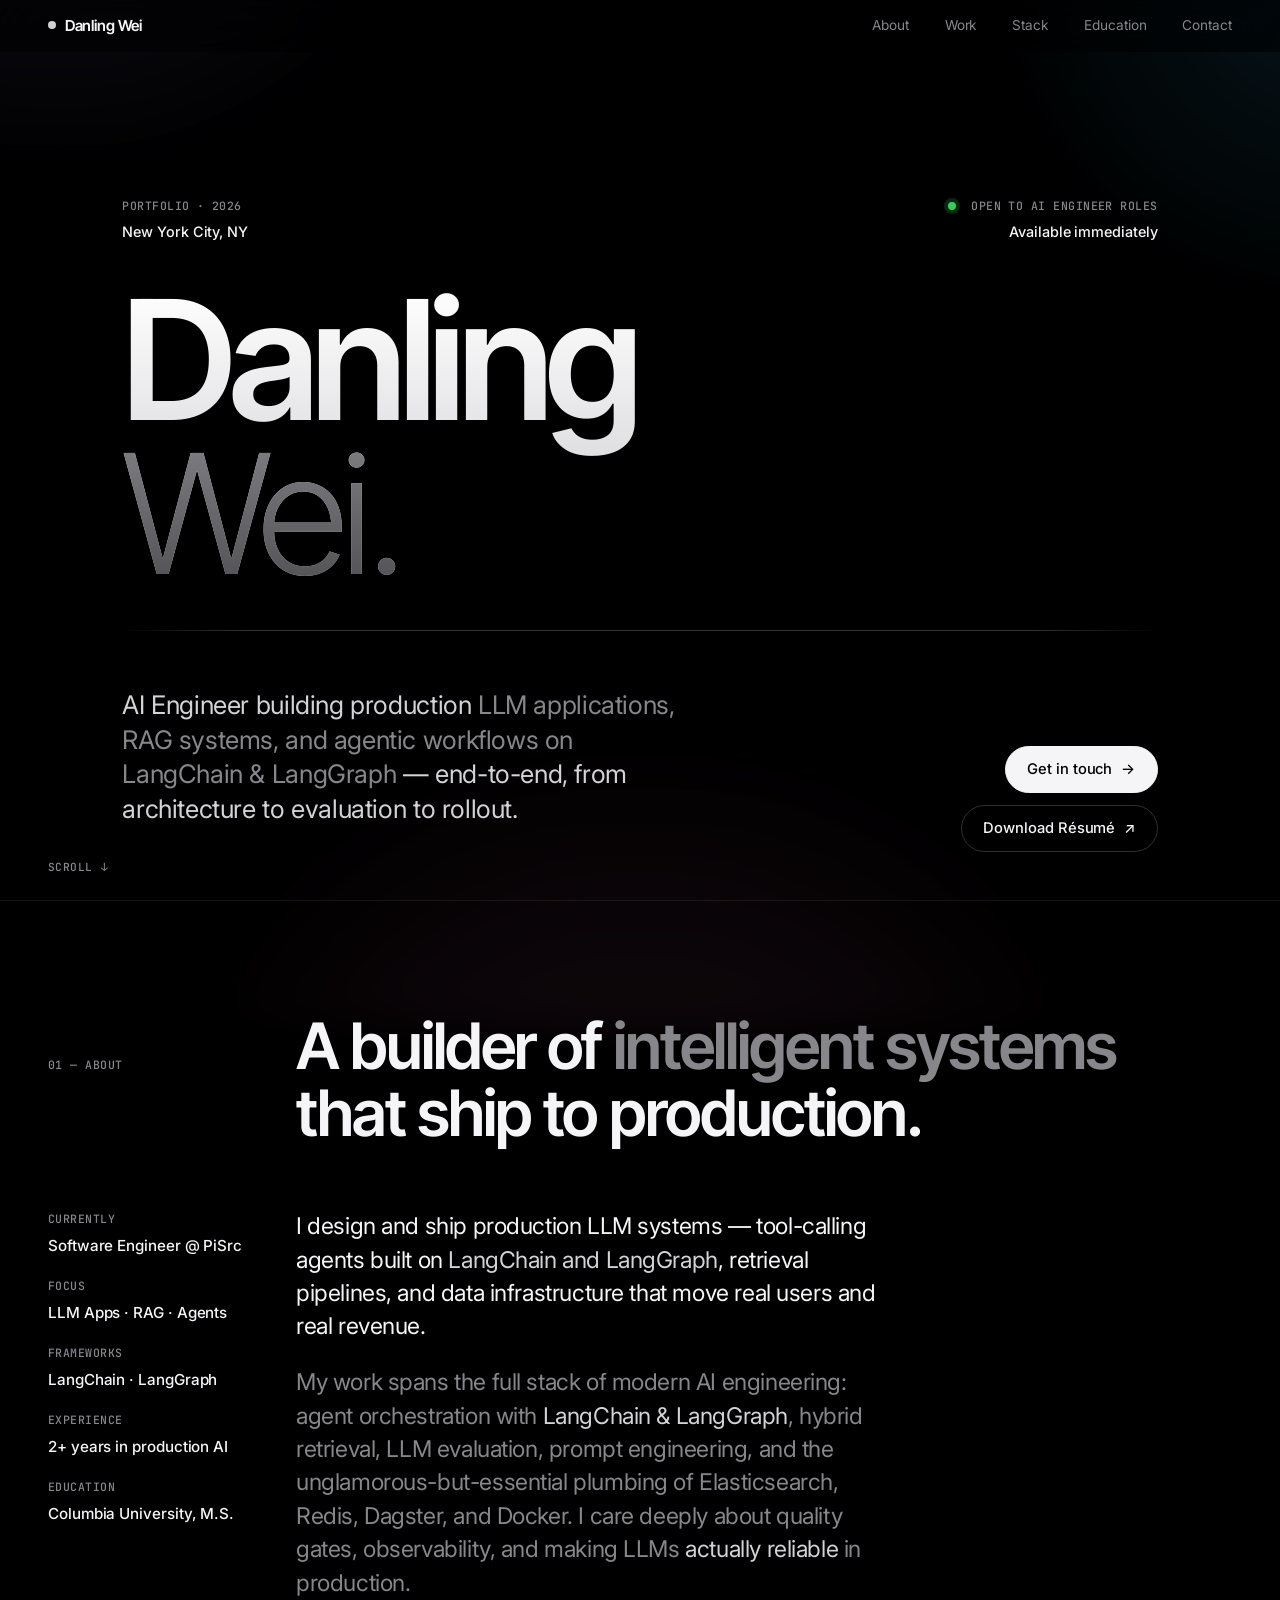
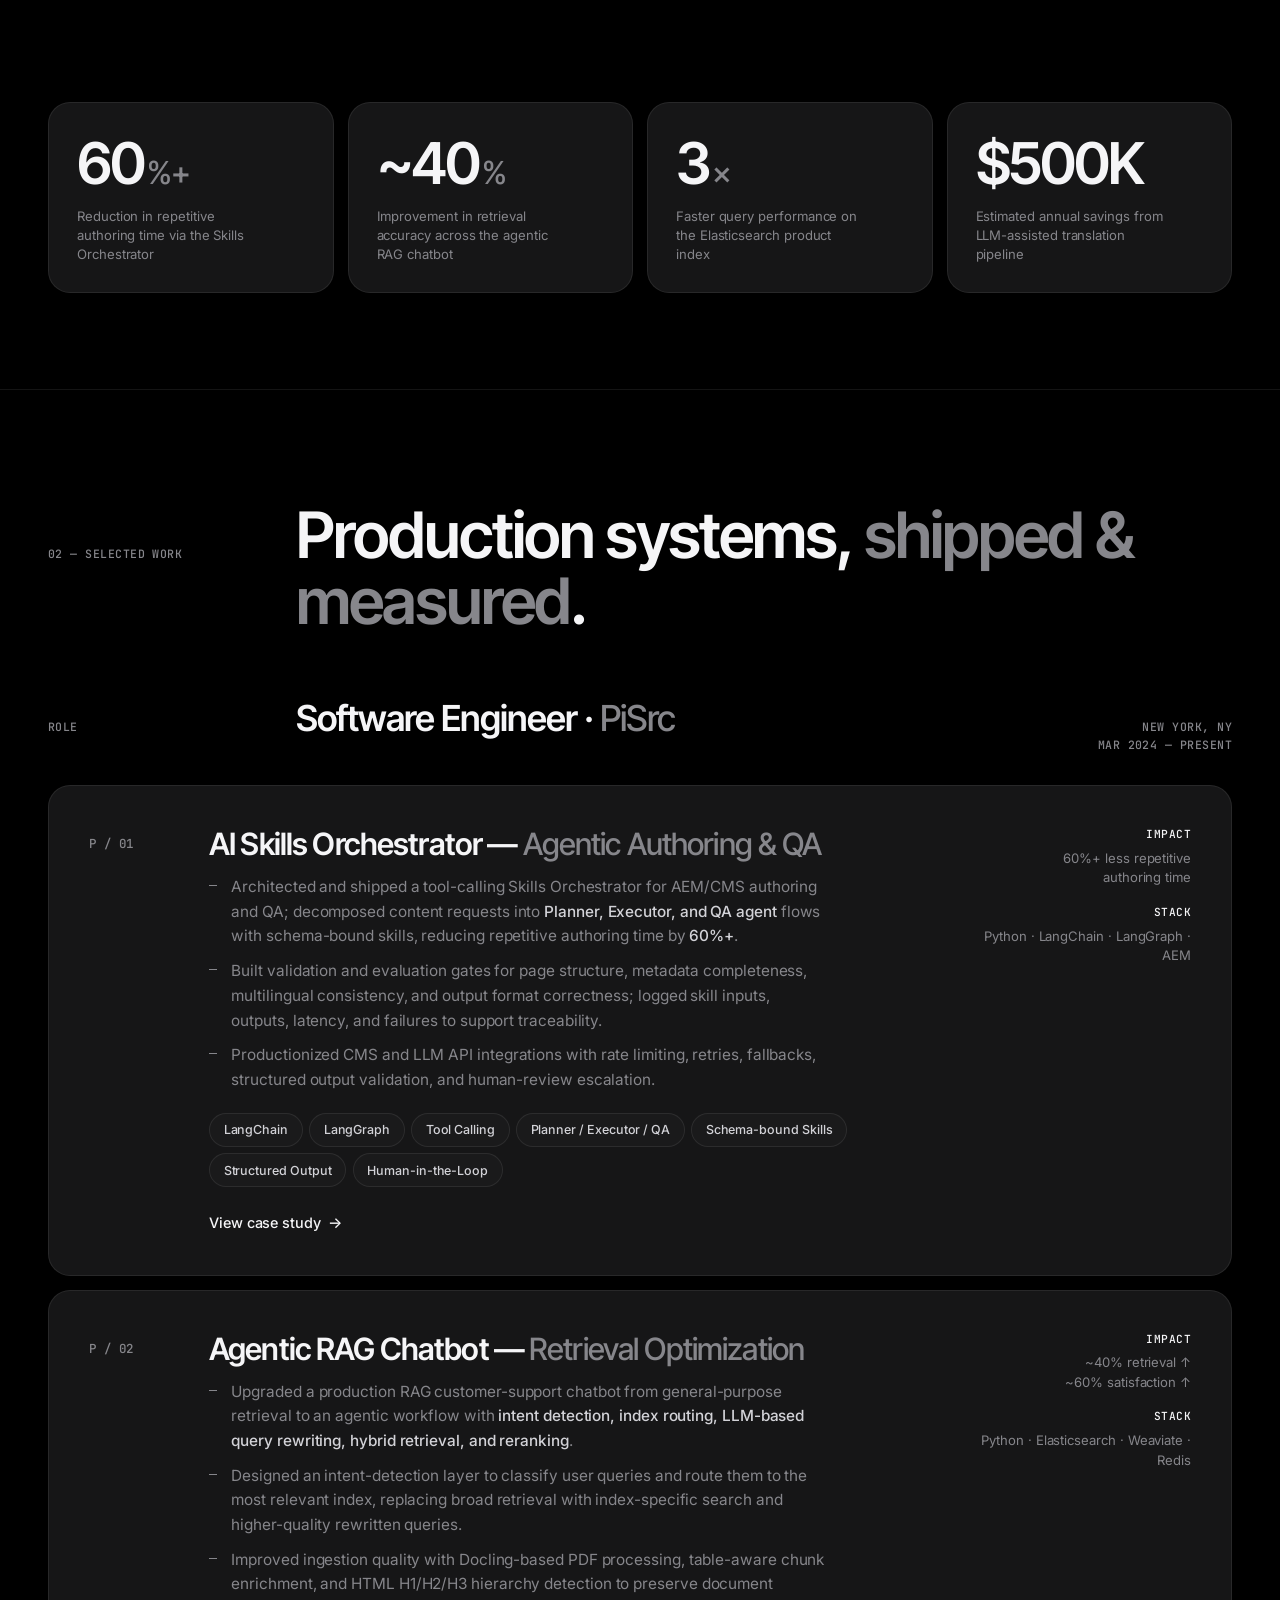
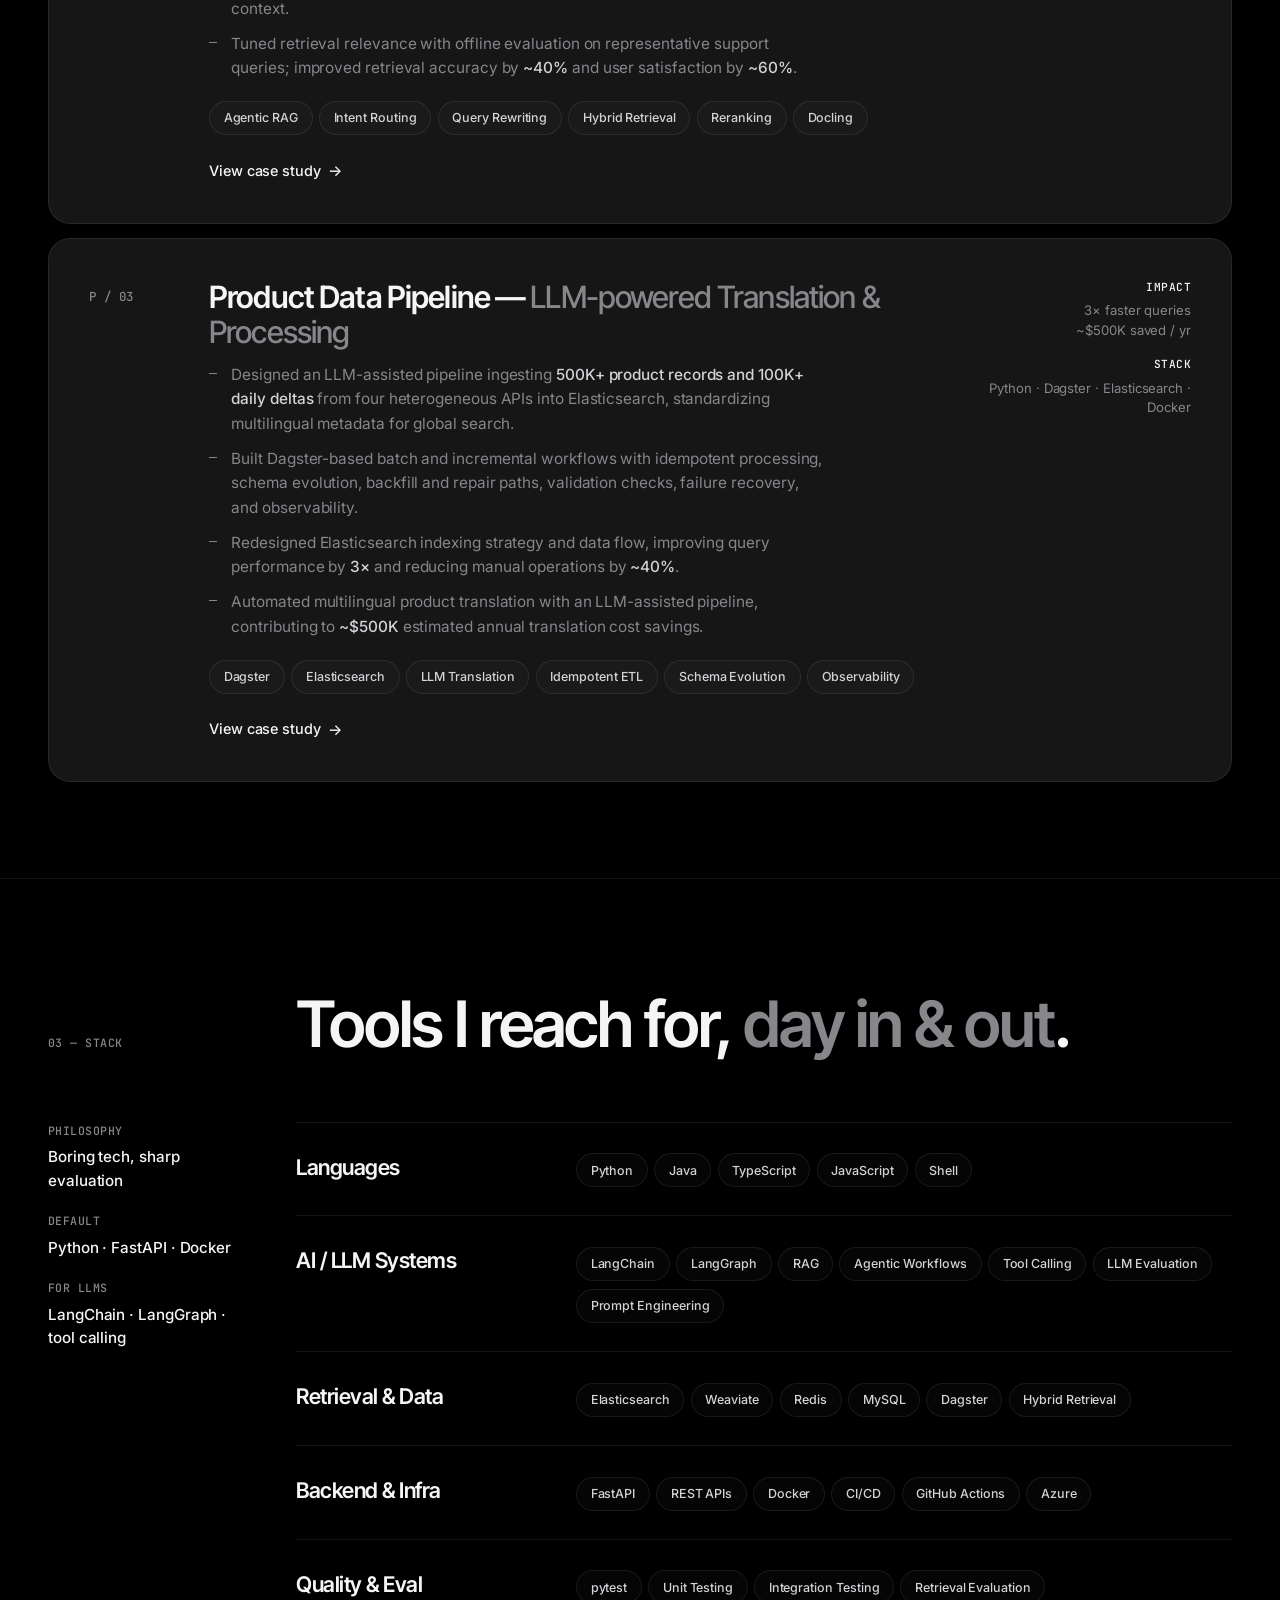
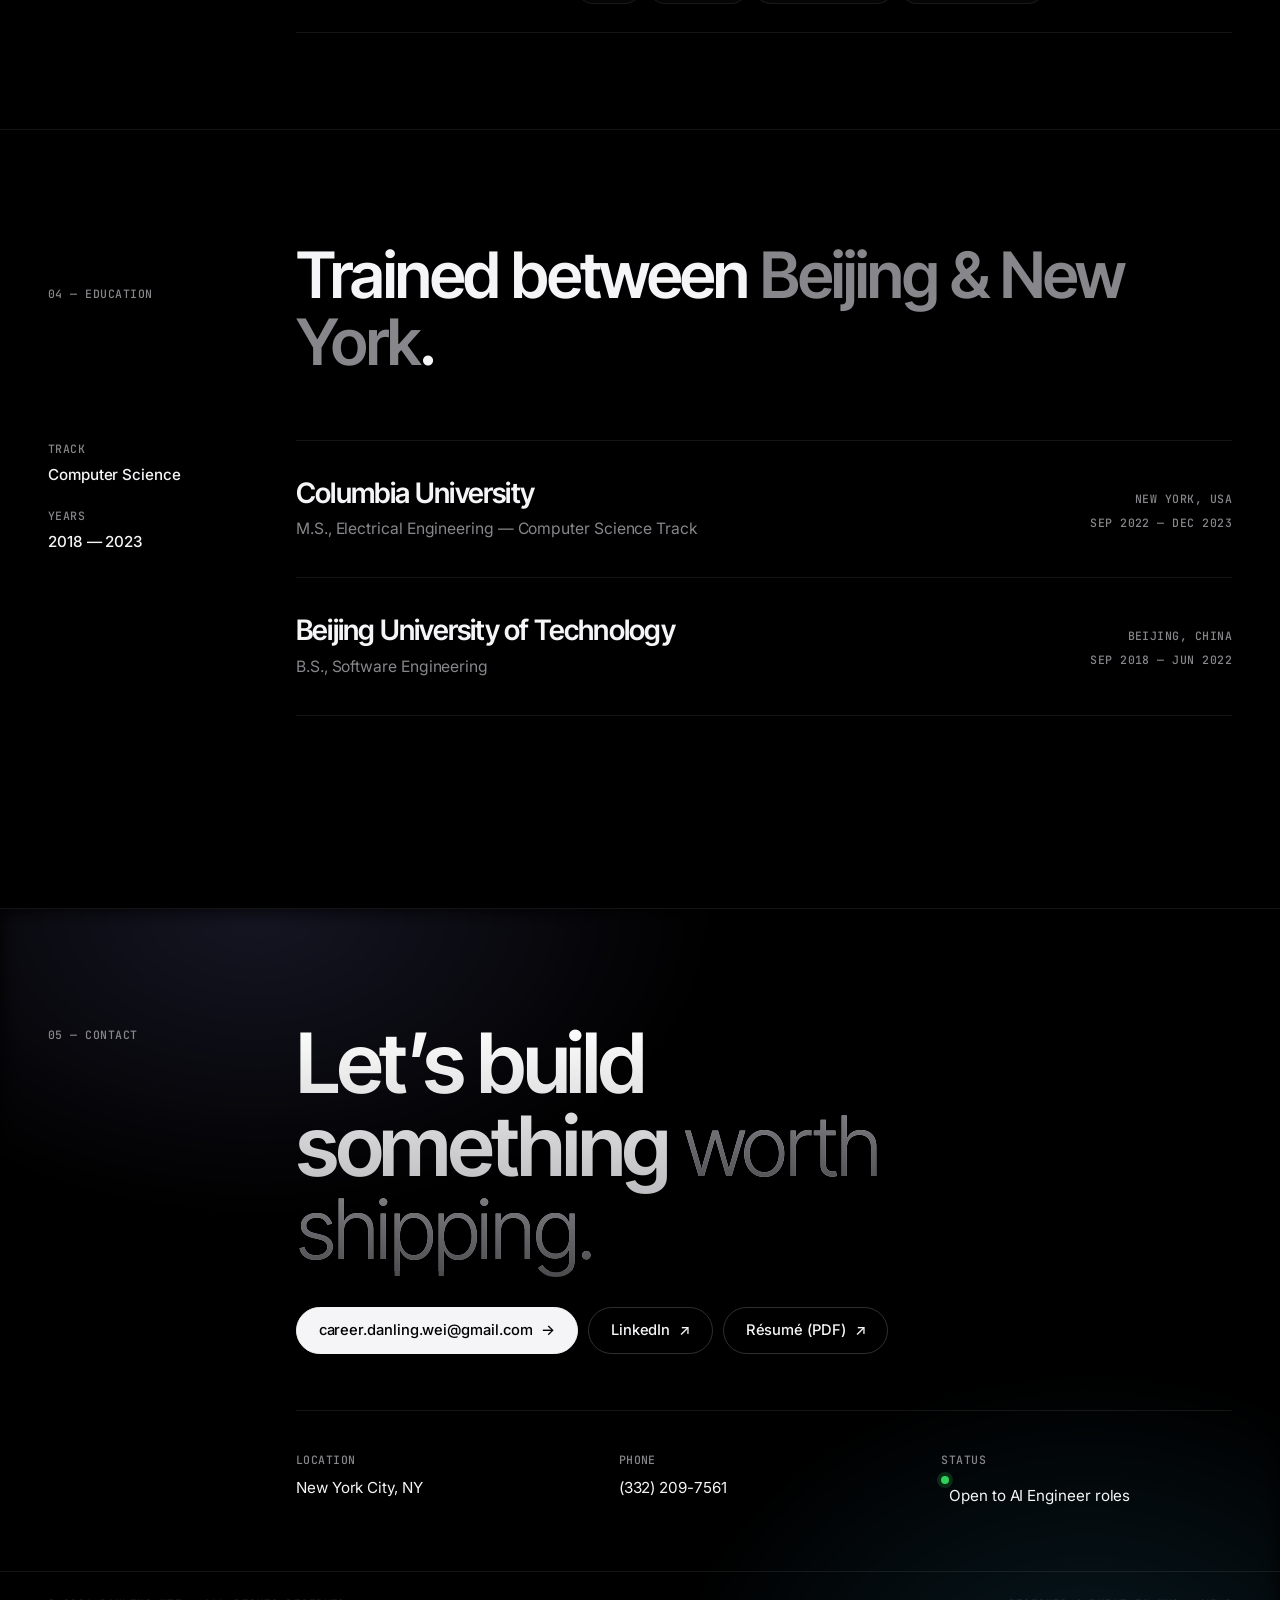
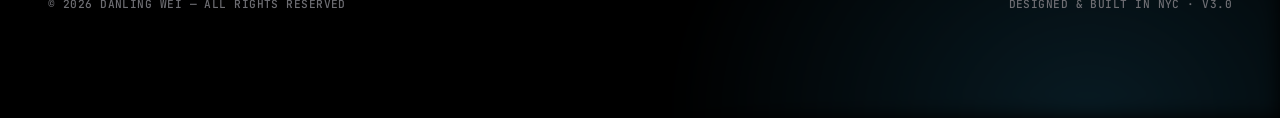
==== commit 087b31ec: "Update Resume" ====
--- a/index.html
+++ b/index.html
@@ -30,6 +30,9 @@
   <meta property="og:title" content="Danling Wei — AI Engineer" />
   <meta property="og:description" content="Production LLM applications, RAG systems, and agentic workflows. NYC." />
   <meta property="og:type" content="website" />
+
+  <!-- Analytics (GA4) — see scripts/analytics.js to set Measurement ID -->
+  <script src="scripts/analytics.js"></script>
 </head>
 <body>
 
@@ -70,7 +73,7 @@
 
       <div class="hero-bottom">
         <p class="hero-lede reveal" data-delay="2">
-          AI Engineer building production <em>LLM applications, RAG systems, and agentic workflows</em> — end-to-end, from architecture to evaluation to rollout.
+          AI Engineer building production <em>LLM applications, RAG systems, and agentic workflows on LangChain &amp; LangGraph</em> — end-to-end, from architecture to evaluation to rollout.
         </p>
         <div class="hero-cta reveal" data-delay="3">
           <a class="btn solid" href="#contact">
@@ -97,16 +100,17 @@
         <aside class="about-side reveal">
           <div>Currently<span>Software Engineer @ PiSrc</span></div>
           <div>Focus<span>LLM Apps · RAG · Agents</span></div>
+          <div>Frameworks<span>LangChain · LangGraph</span></div>
           <div>Experience<span>2+ years in production AI</span></div>
           <div>Education<span>Columbia University, M.S.</span></div>
         </aside>
 
         <div class="about-body reveal" data-delay="1">
           <p>
-            I design and ship production LLM systems — tool-calling agents, retrieval pipelines, and data infrastructure that move real users and real revenue.
+            I design and ship production LLM systems — tool-calling agents built on <em>LangChain and LangGraph</em>, retrieval pipelines, and data infrastructure that move real users and real revenue.
           </p>
           <p>
-            My work spans the full stack of modern AI engineering: agent orchestration, hybrid retrieval, LLM evaluation, prompt engineering, and the unglamorous-but-essential plumbing of Elasticsearch, Redis, Dagster, and Docker. I care deeply about quality gates, observability, and making LLMs <em>actually reliable</em> in production.
+            My work spans the full stack of modern AI engineering: agent orchestration with <em>LangChain &amp; LangGraph</em>, hybrid retrieval, LLM evaluation, prompt engineering, and the unglamorous-but-essential plumbing of Elasticsearch, Redis, Dagster, and Docker. I care deeply about quality gates, observability, and making LLMs <em>actually reliable</em> in production.
           </p>
         </div>
       </div>
@@ -162,6 +166,8 @@
               <li>Productionized CMS and LLM API integrations with rate limiting, retries, fallbacks, structured output validation, and human-review escalation.</li>
             </ul>
             <div class="work-tags">
+              <span class="tag">LangChain</span>
+              <span class="tag">LangGraph</span>
               <span class="tag">Tool Calling</span>
               <span class="tag">Planner / Executor / QA</span>
               <span class="tag">Schema-bound Skills</span>
@@ -172,7 +178,7 @@
           </div>
           <aside class="work-side">
             <div><strong>Impact</strong>60%+ less repetitive<br />authoring time</div>
-            <div><strong>Stack</strong>Python · LLM APIs · AEM</div>
+            <div><strong>Stack</strong>Python · LangChain · LangGraph · AEM</div>
           </aside>
         </a>
 
@@ -245,7 +251,7 @@
         <aside class="about-side reveal">
           <div>Philosophy<span>Boring tech, sharp evaluation</span></div>
           <div>Default<span>Python · FastAPI · Docker</span></div>
-          <div>For LLMs<span>Tool calling + structured output</span></div>
+          <div>For LLMs<span>LangChain · LangGraph · tool calling</span></div>
         </aside>
 
         <div class="skill-rows reveal" data-delay="1">
@@ -262,6 +268,8 @@
           <div class="skill-row">
             <div class="skill-cat">AI / LLM Systems</div>
             <div class="skill-items">
+              <span class="tag">LangChain</span>
+              <span class="tag">LangGraph</span>
               <span class="tag">RAG</span>
               <span class="tag">Agentic Workflows</span>
               <span class="tag">Tool Calling</span>
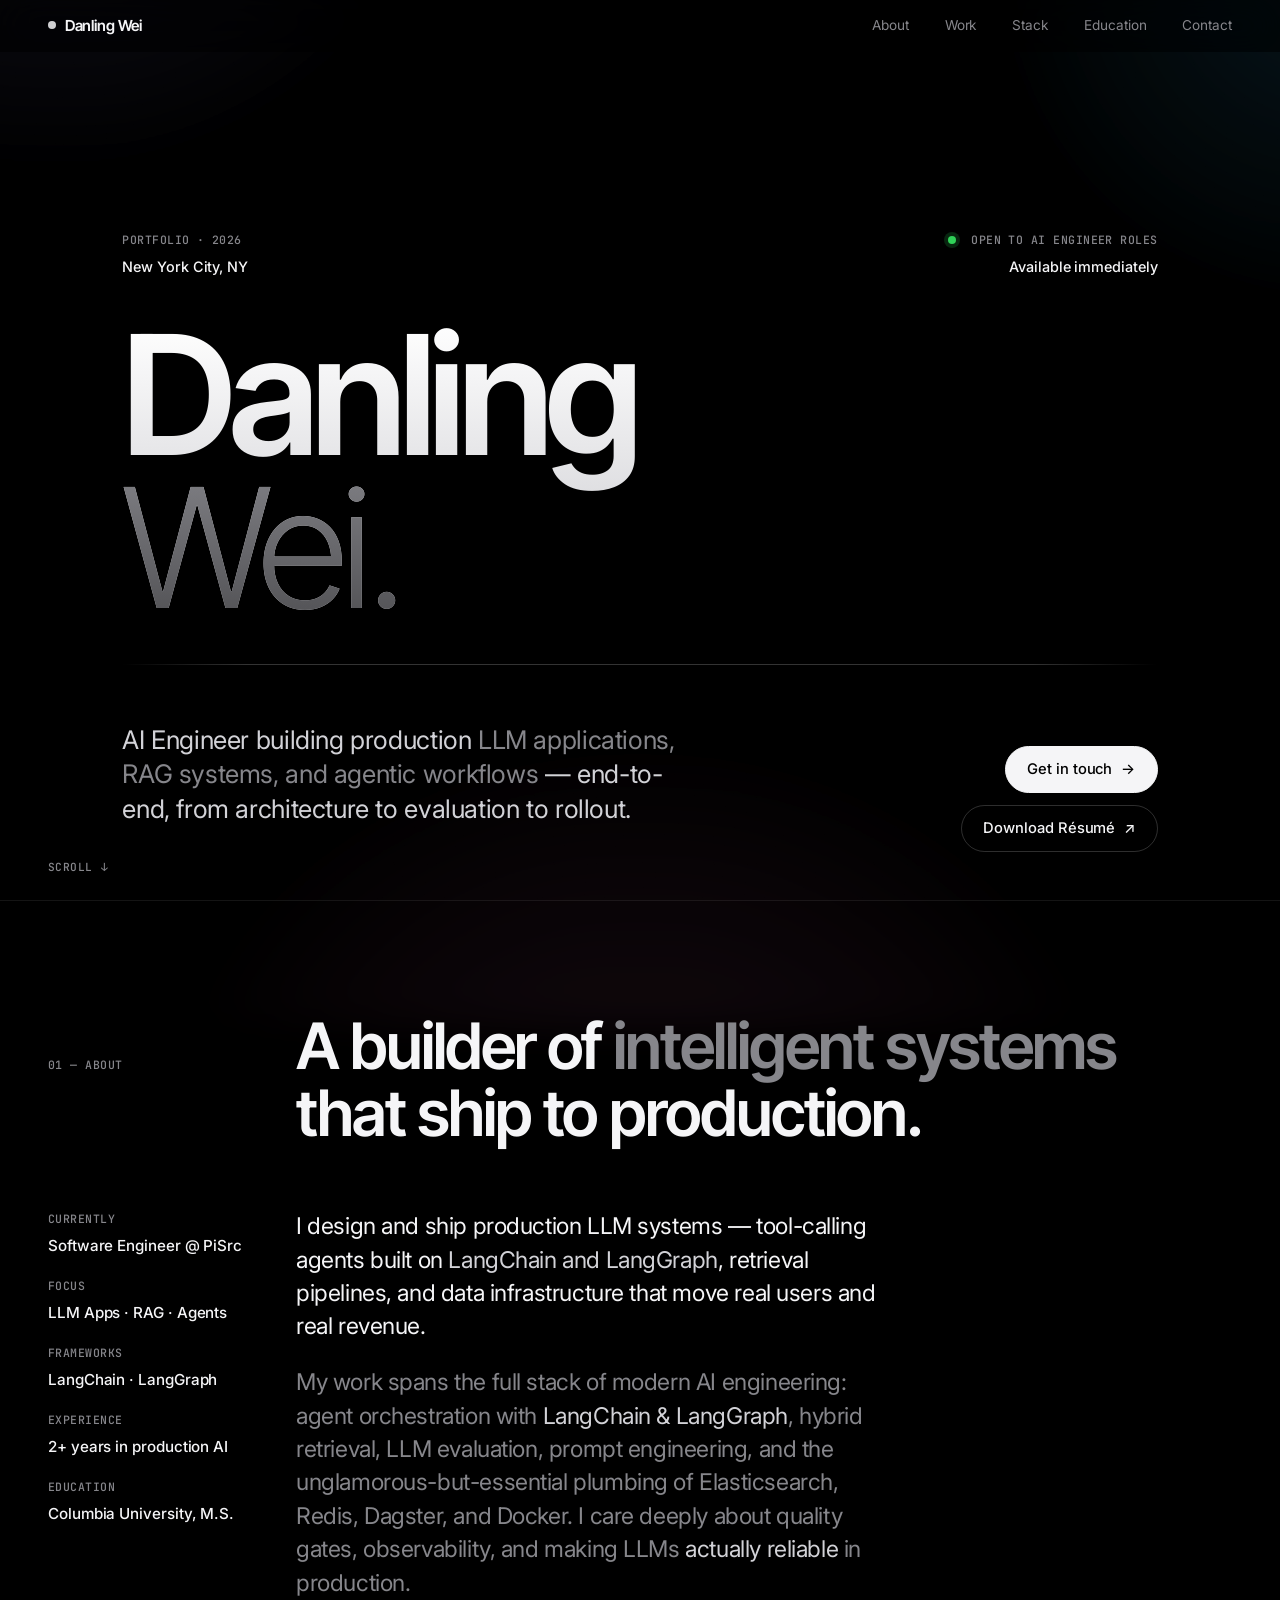
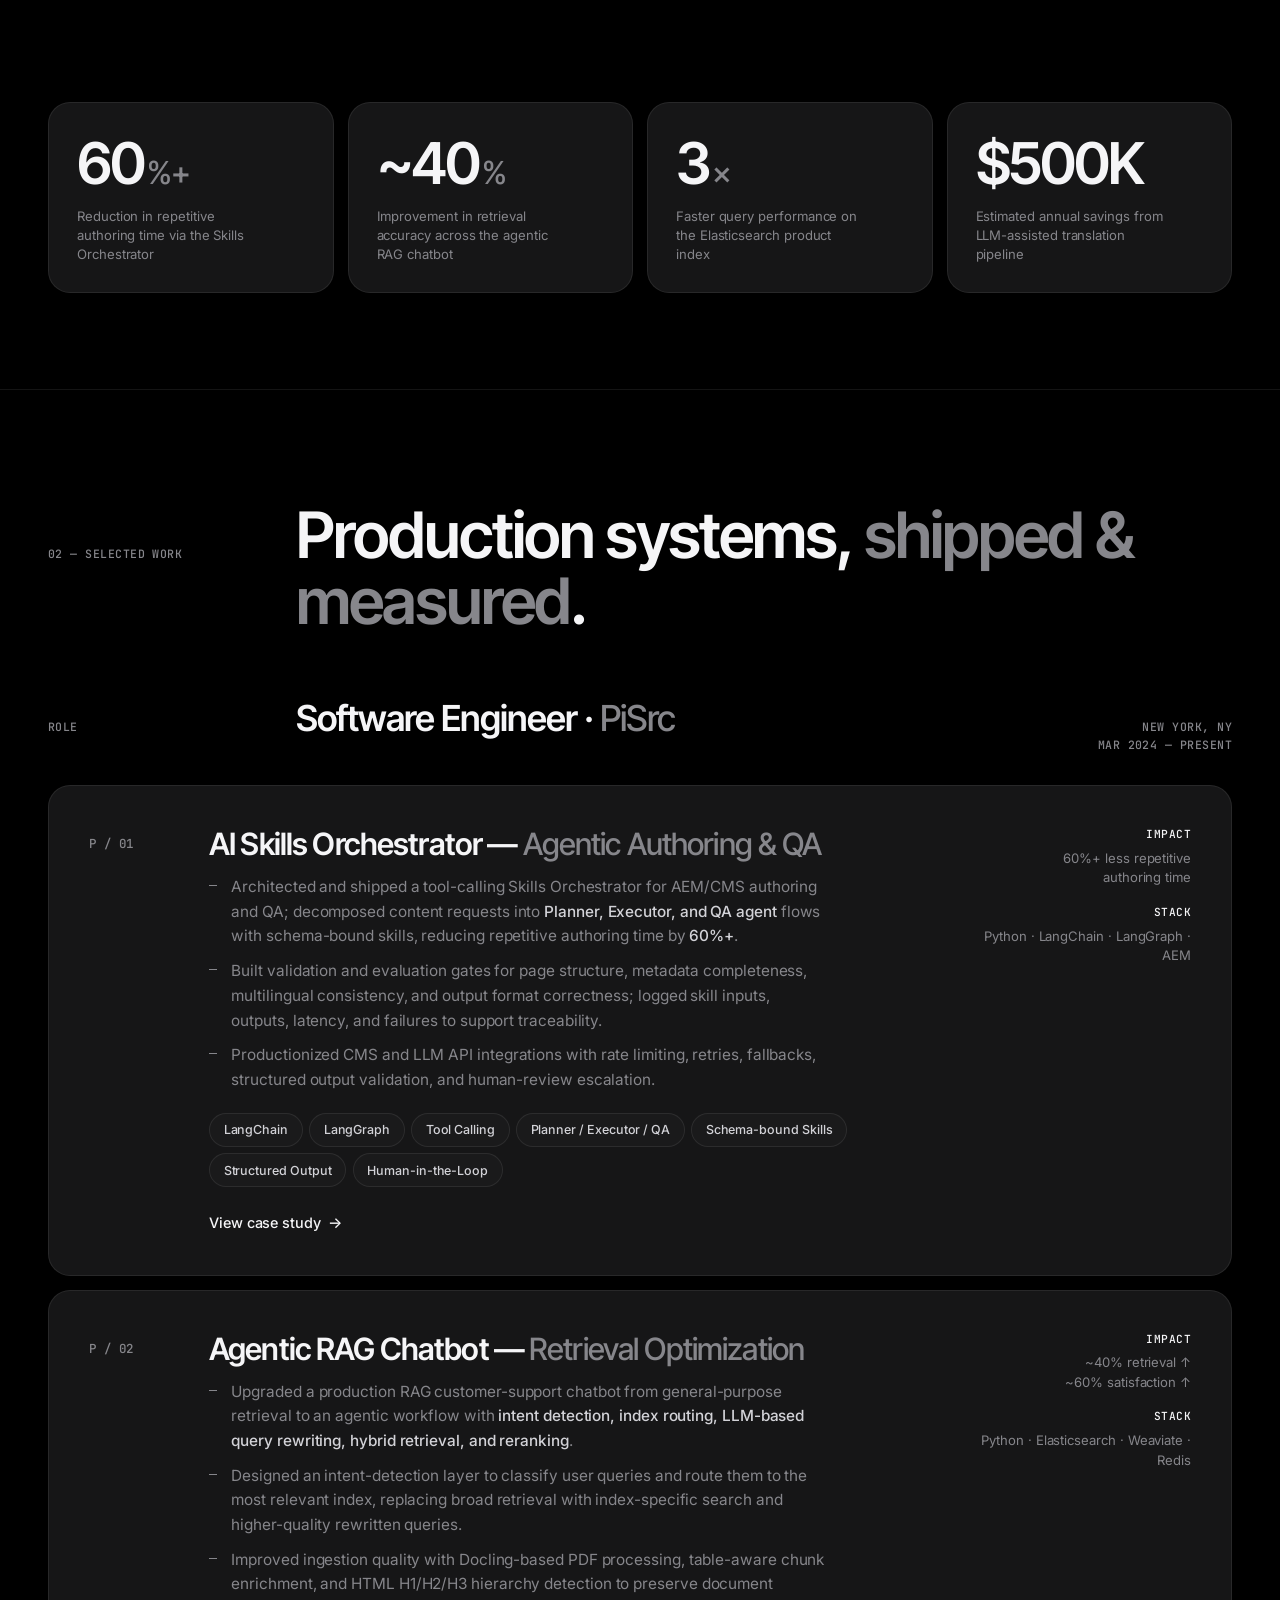
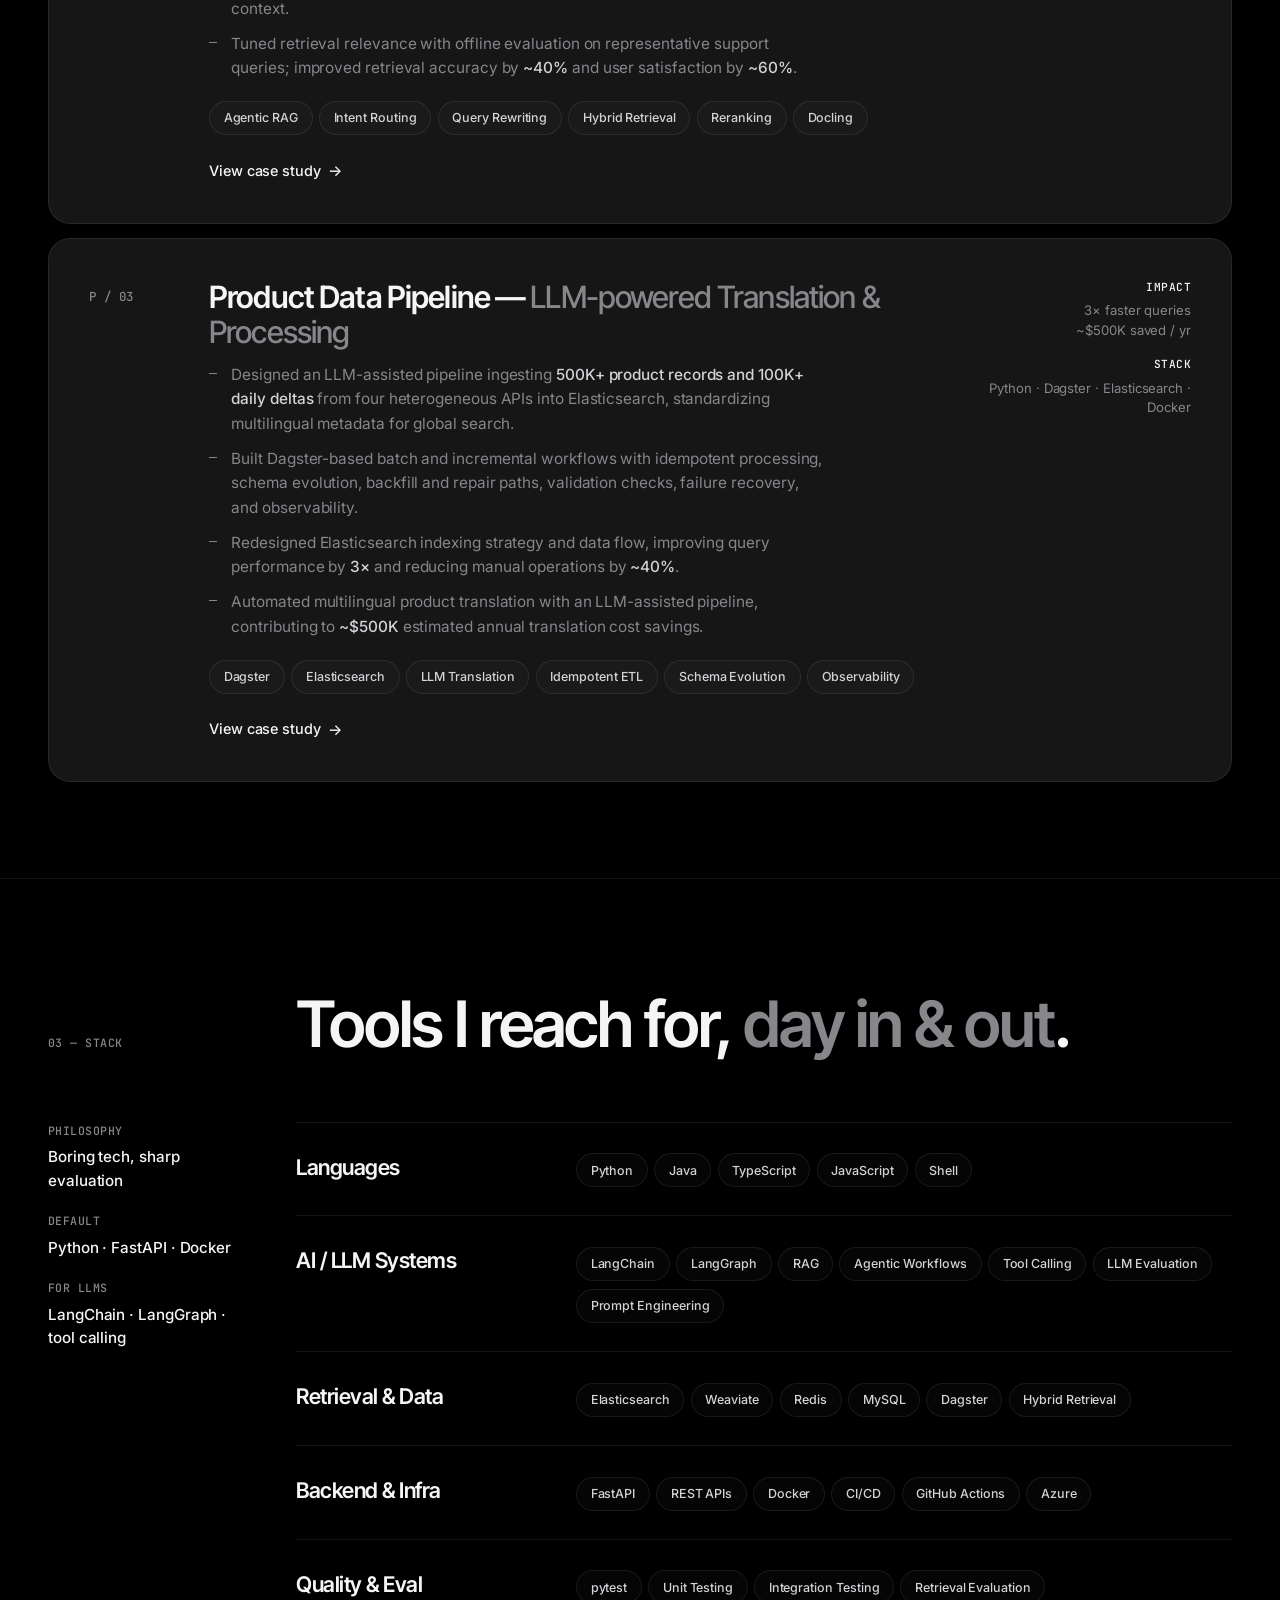
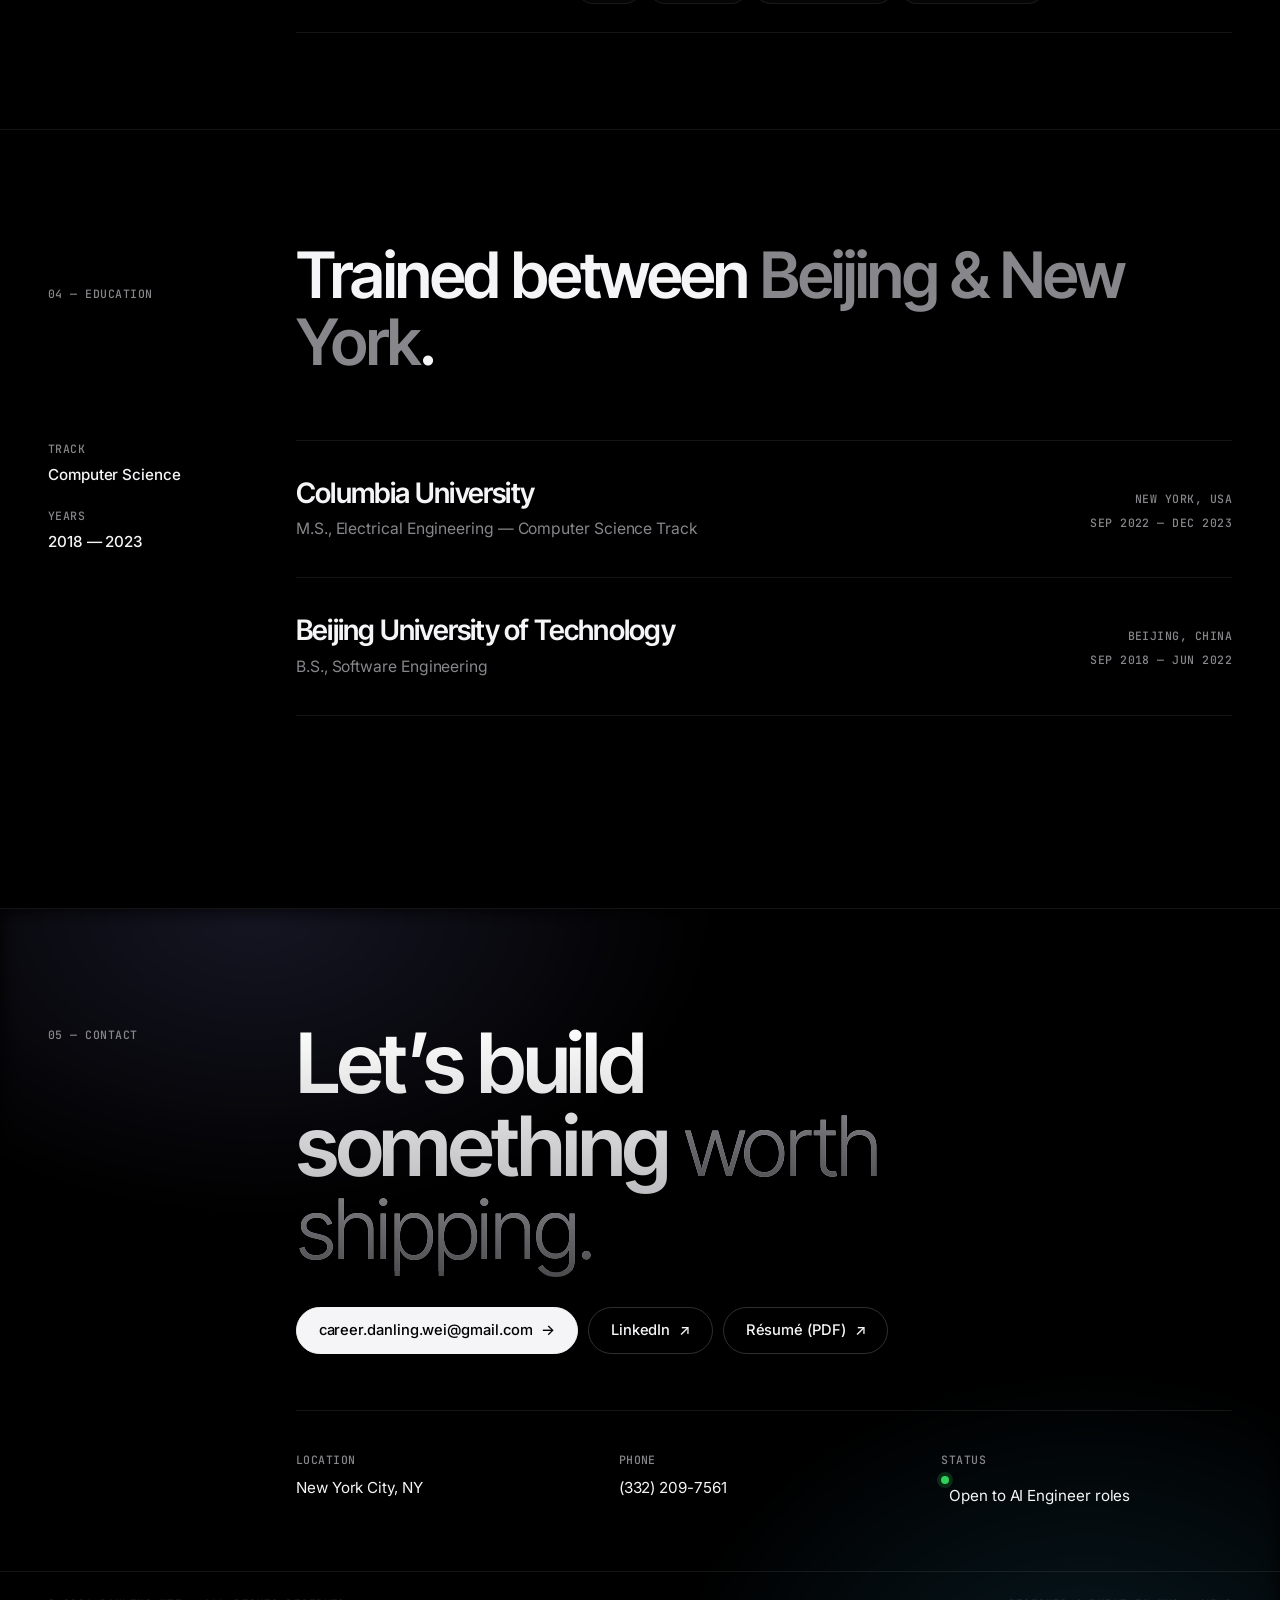
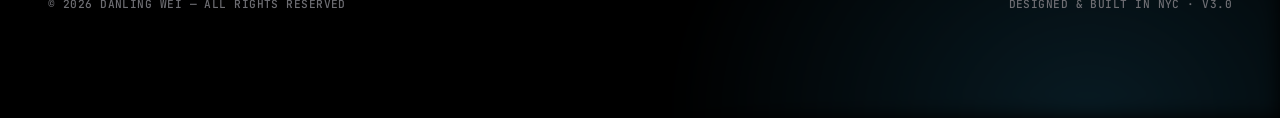
==== commit b7ca75ef: "Update Resume" ====
--- a/index.html
+++ b/index.html
@@ -73,7 +73,7 @@
 
       <div class="hero-bottom">
         <p class="hero-lede reveal" data-delay="2">
-          AI Engineer building production <em>LLM applications, RAG systems, and agentic workflows on LangChain &amp; LangGraph</em> — end-to-end, from architecture to evaluation to rollout.
+          AI Engineer building production <em>LLM applications, RAG systems, and agentic workflows</em> — end-to-end, from architecture to evaluation to rollout.
         </p>
         <div class="hero-cta reveal" data-delay="3">
           <a class="btn solid" href="#contact">
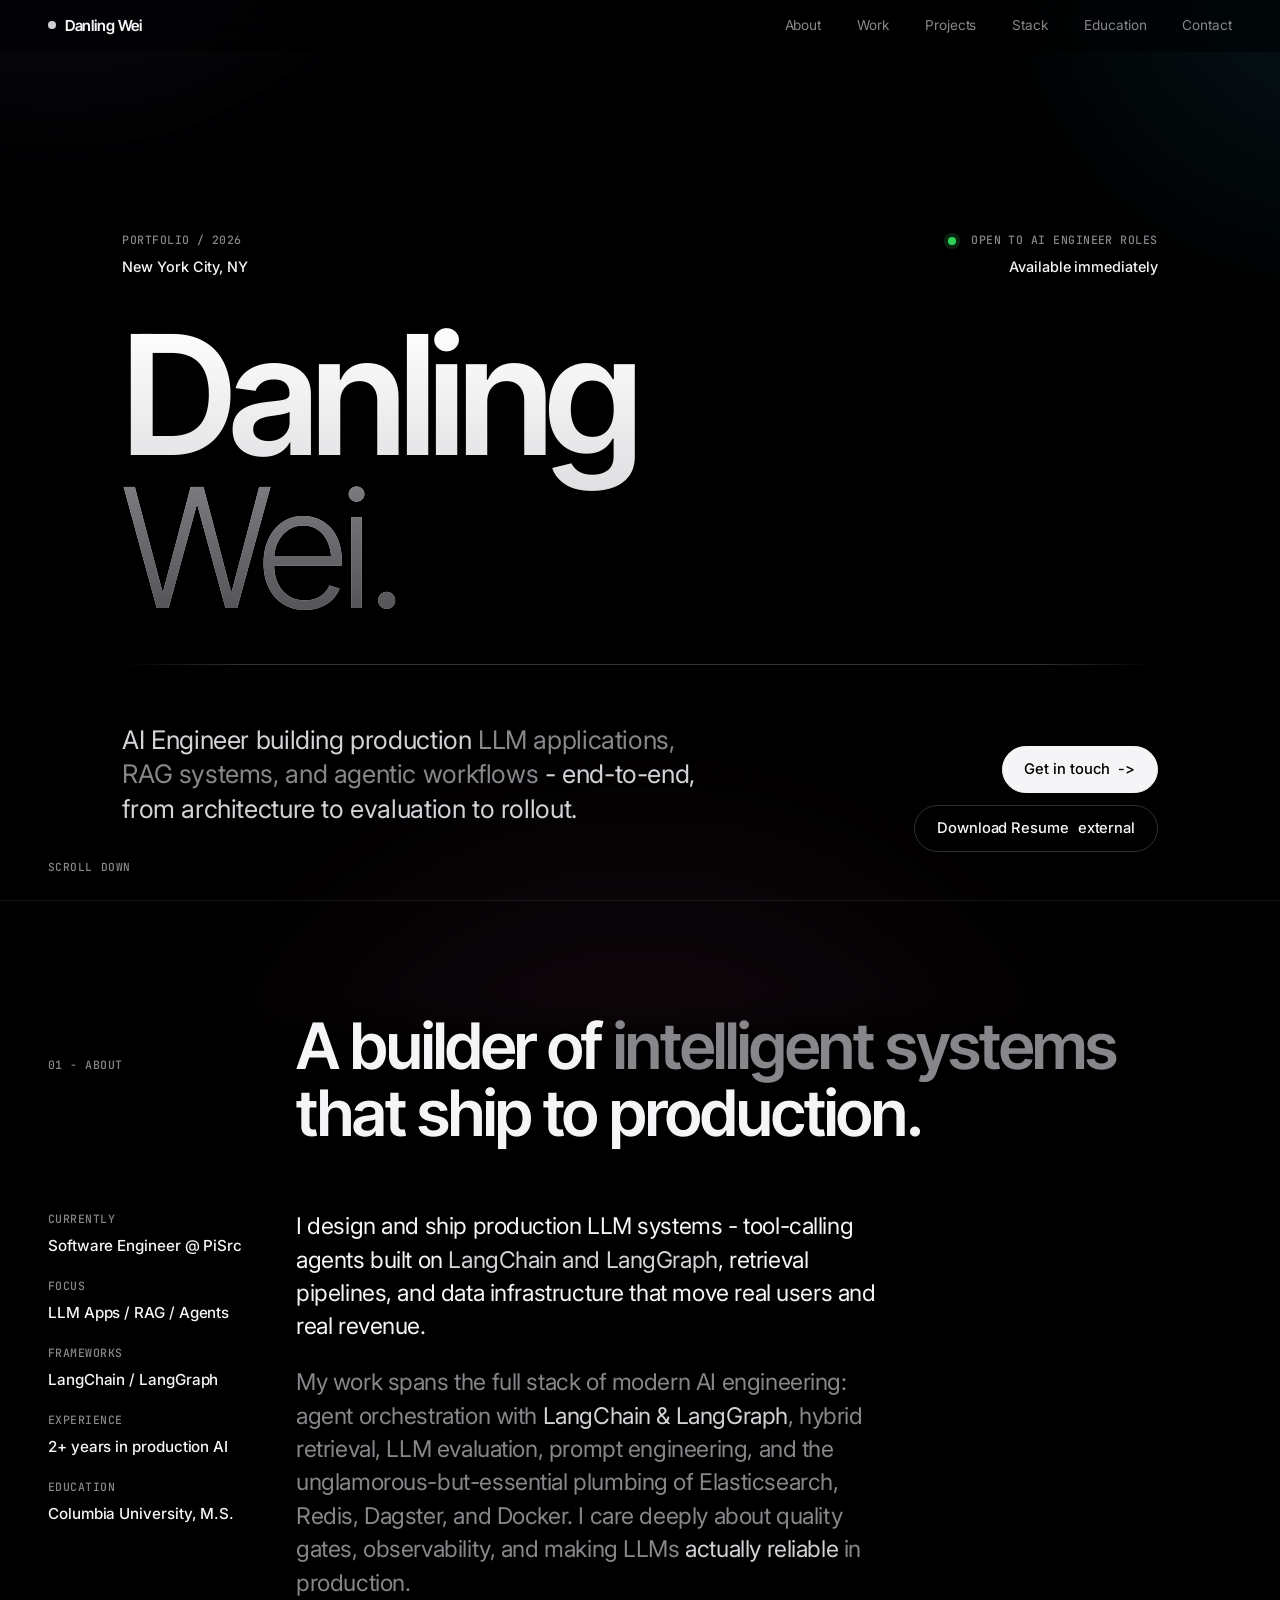
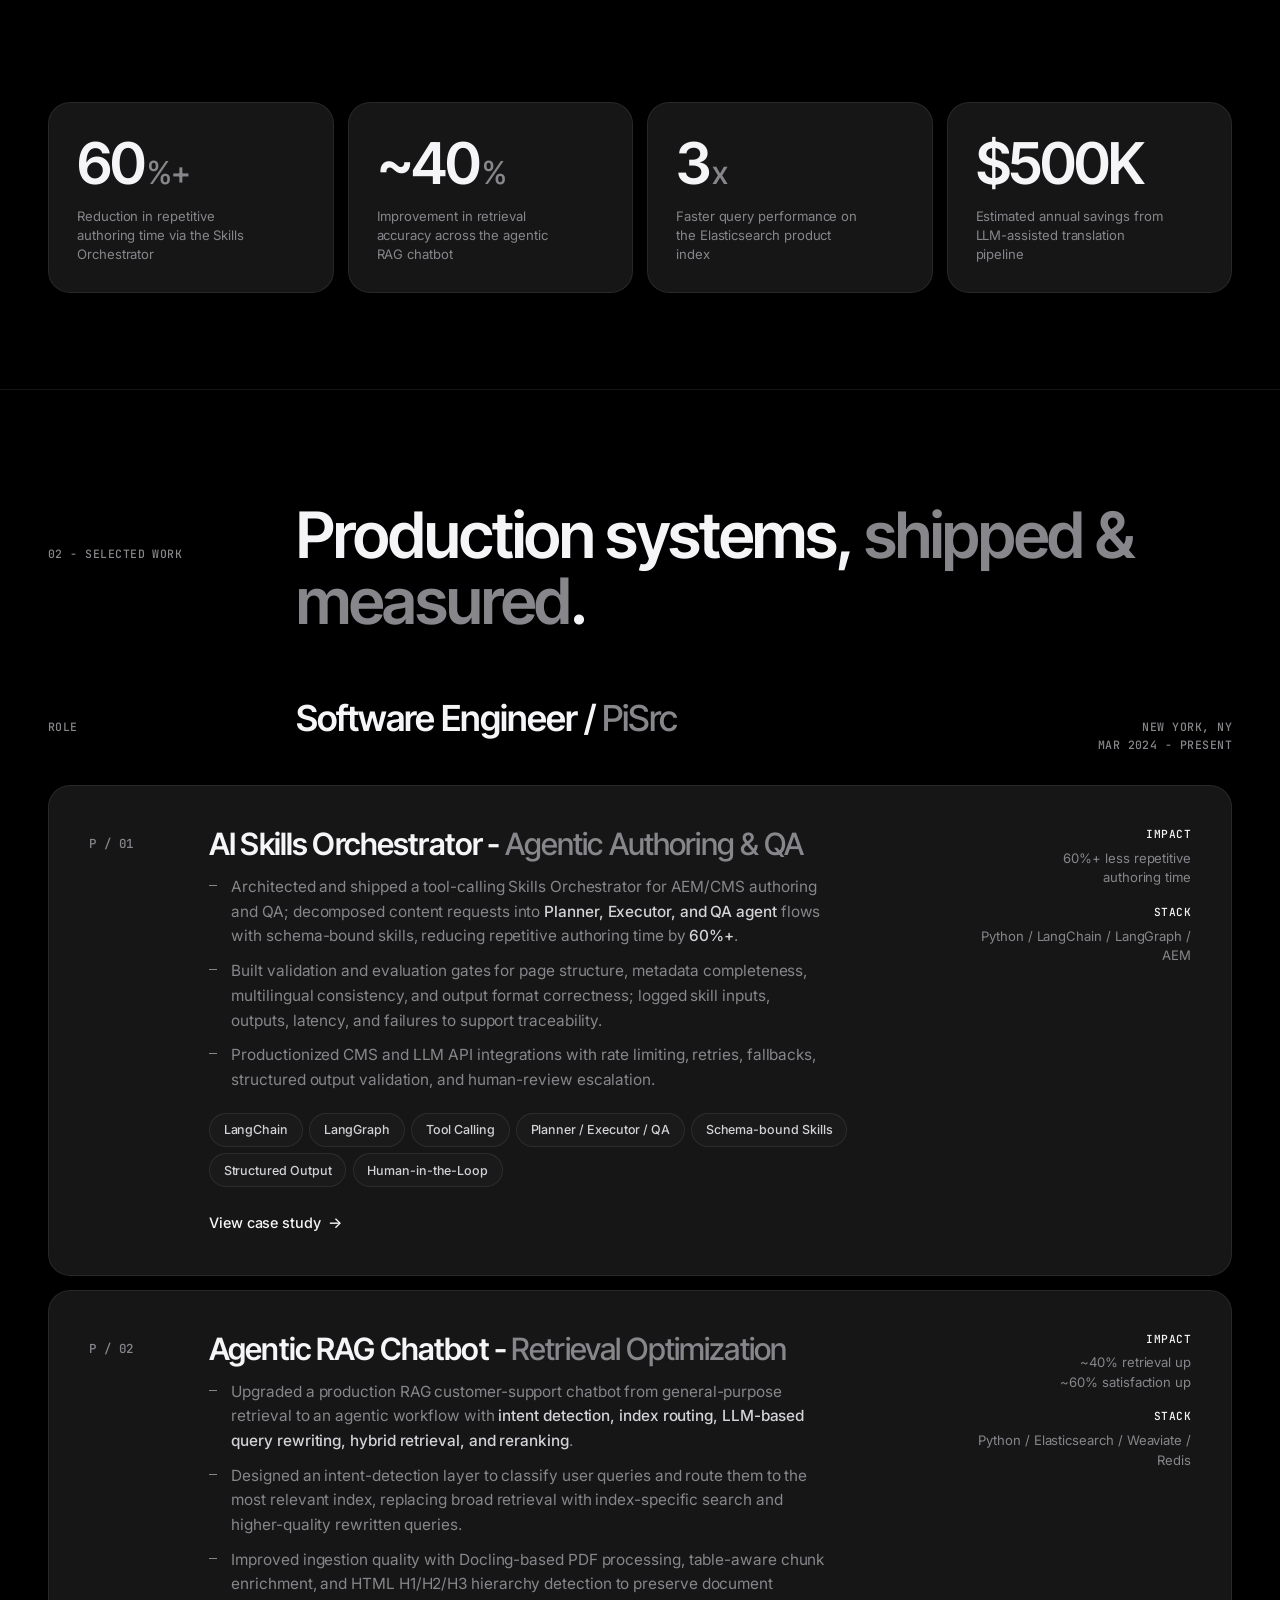
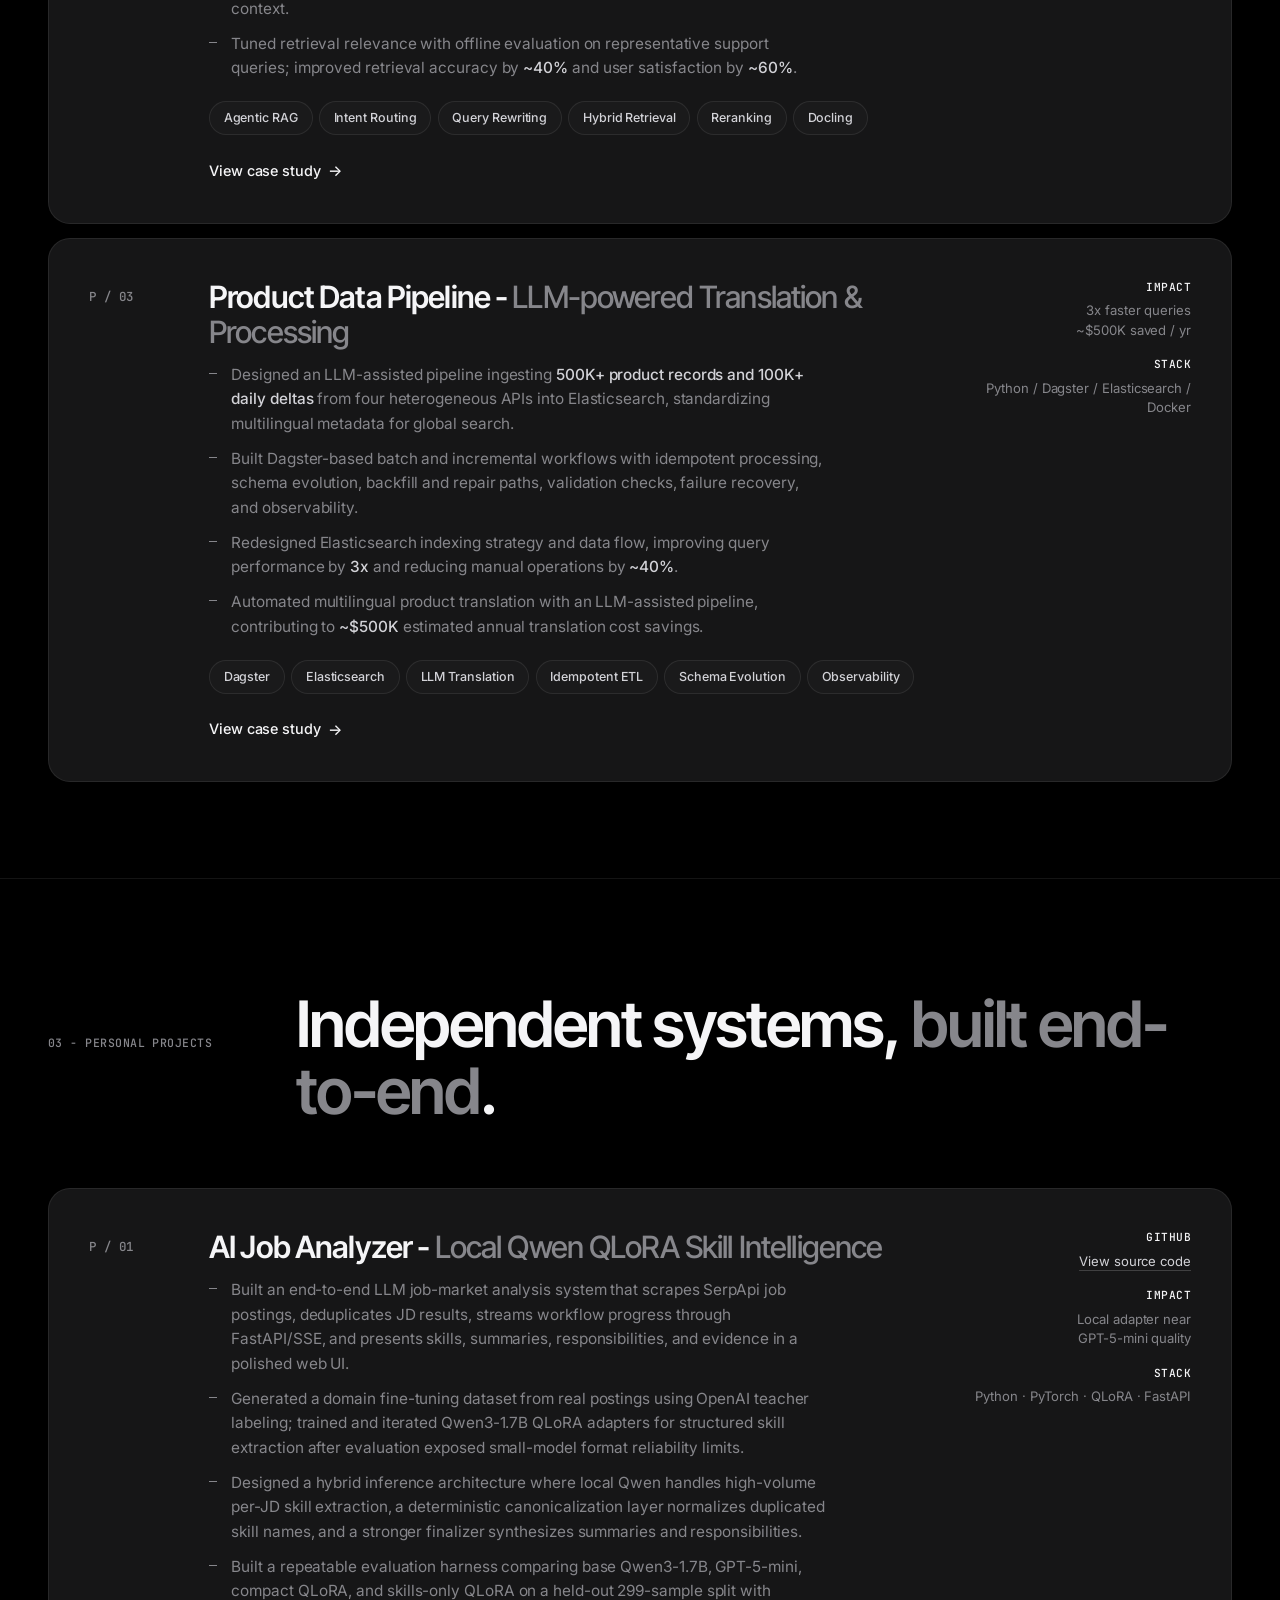
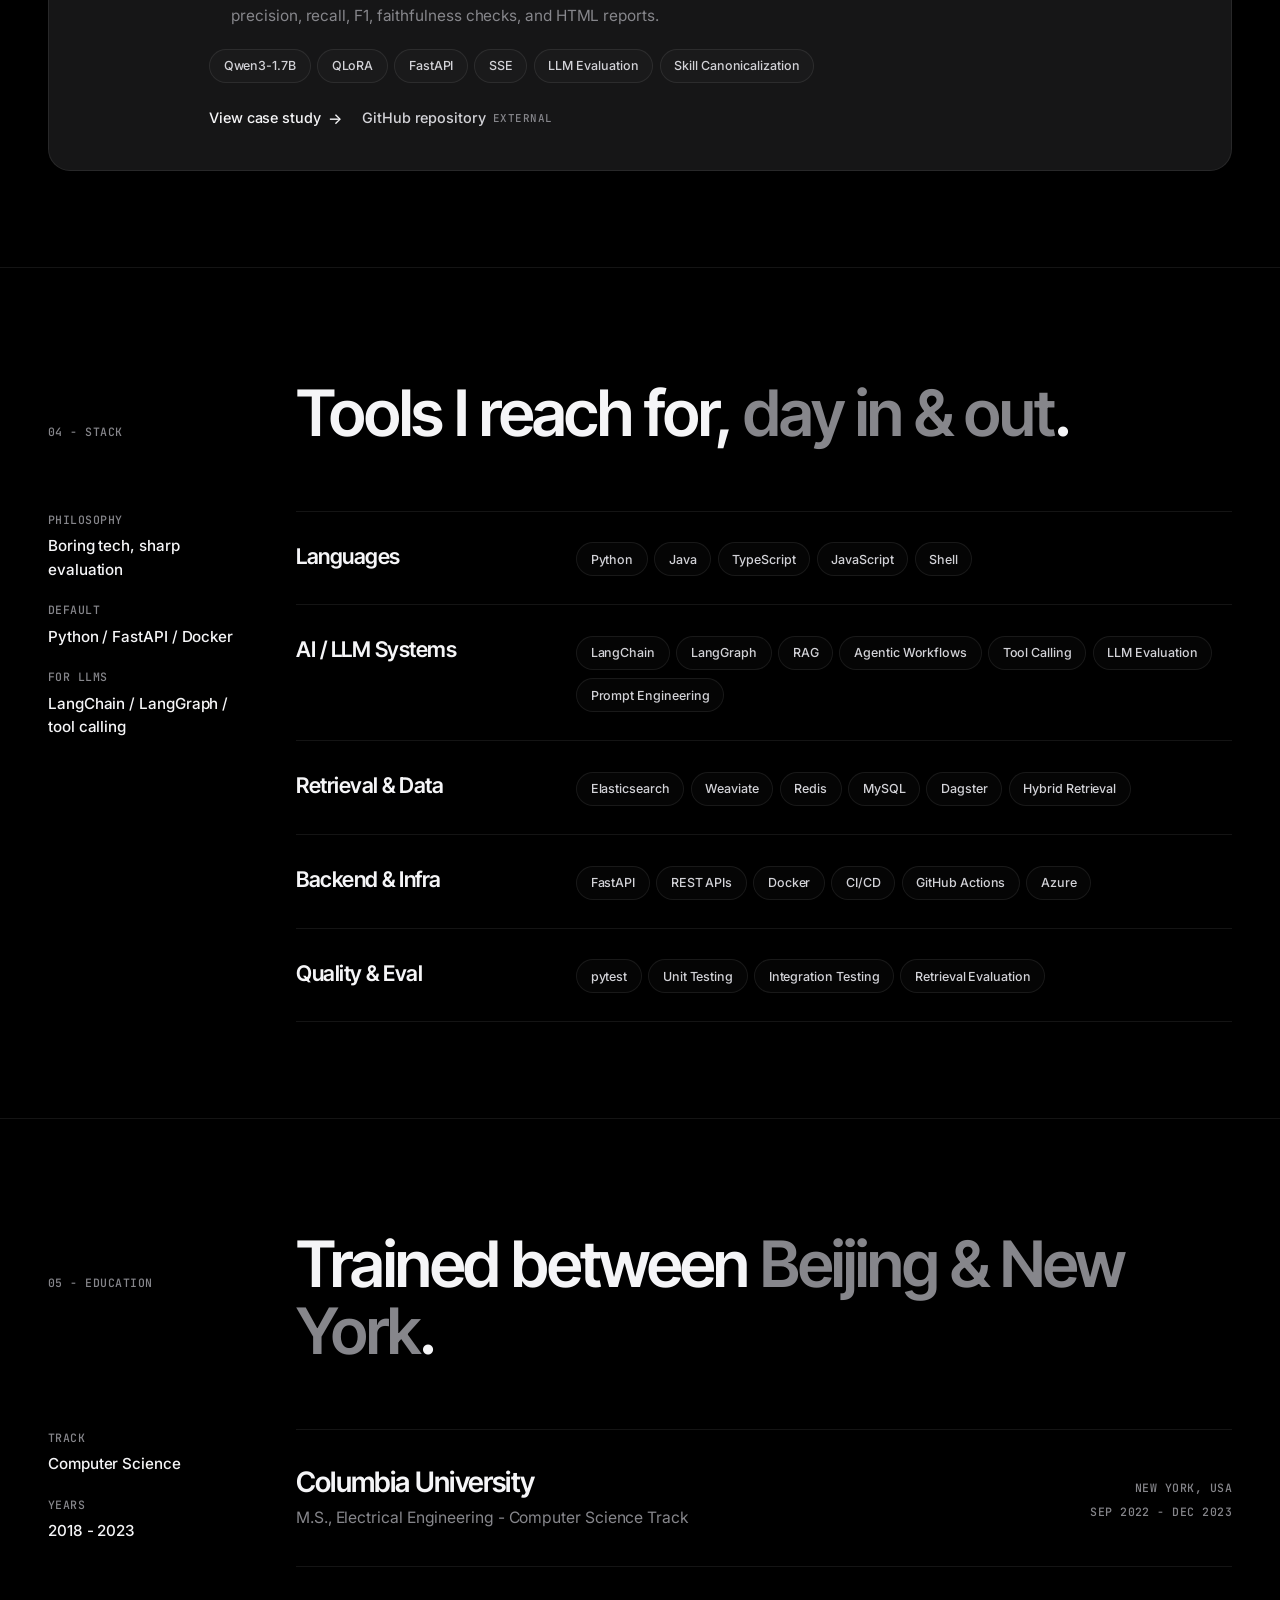
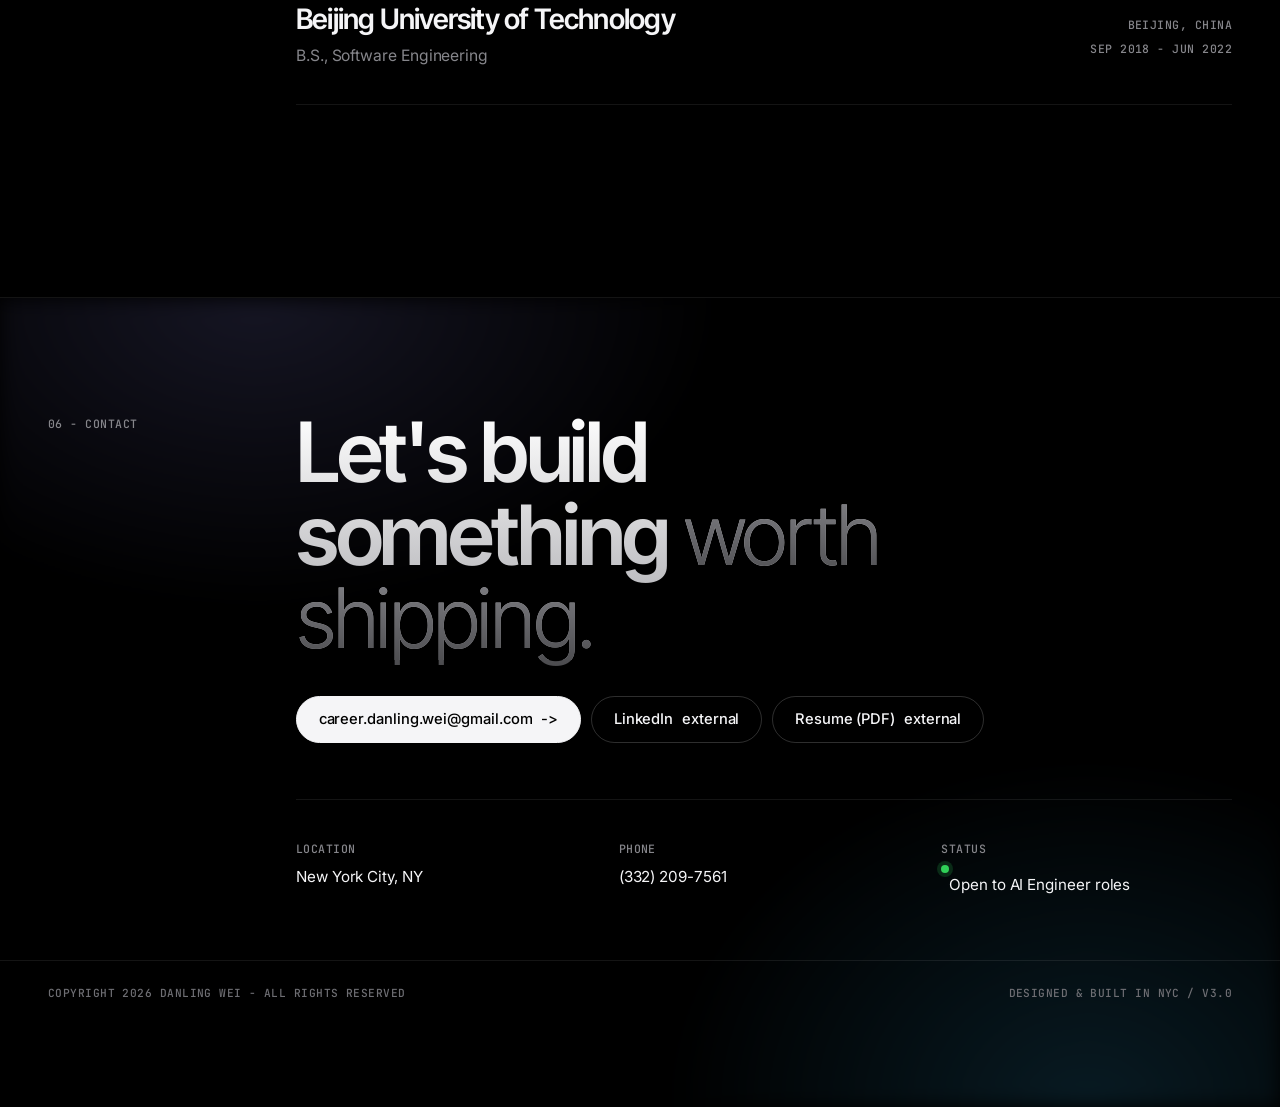
==== commit 457bfd2c: "update resume and project" ====
--- a/index.html
+++ b/index.html
@@ -1,16 +1,16 @@
-<!DOCTYPE html>
+﻿<!DOCTYPE html>
 <html lang="en">
 <head>
   <meta charset="UTF-8" />
   <meta name="viewport" content="width=device-width, initial-scale=1.0" />
-  <meta name="description" content="Danling Wei — AI Engineer building production LLM applications, RAG systems, and agentic workflows. Based in New York City." />
+  <meta name="description" content="Danling Wei - AI Engineer building production LLM applications, RAG systems, and agentic workflows. Based in New York City." />
   <meta name="theme-color" content="#000000" />
   <meta name="color-scheme" content="dark" />
-  <title>Danling Wei — AI Engineer</title>
+  <title>Danling Wei - AI Engineer</title>
 
   <link rel="icon" type="image/svg+xml" href="assets/favicon.svg" />
 
-  <!-- Google Fonts: Inter Tight ≈ SF Pro Display -->
+  <!-- Google Fonts: Inter Tight / SF Pro Display -->
   <link rel="preconnect" href="https://fonts.googleapis.com" />
   <link rel="preconnect" href="https://fonts.gstatic.com" crossorigin />
   <link
@@ -27,11 +27,11 @@
   <link rel="stylesheet" href="styles/footer.css" />
 
   <!-- Open Graph -->
-  <meta property="og:title" content="Danling Wei — AI Engineer" />
+  <meta property="og:title" content="Danling Wei - AI Engineer" />
   <meta property="og:description" content="Production LLM applications, RAG systems, and agentic workflows. NYC." />
   <meta property="og:type" content="website" />
 
-  <!-- Analytics (GA4) — see scripts/analytics.js to set Measurement ID -->
+  <!-- Analytics (GA4) - see scripts/analytics.js to set Measurement ID -->
   <script src="scripts/analytics.js"></script>
 </head>
 <body>
@@ -43,6 +43,7 @@
       <div class="nav-links">
         <a href="#about">About</a>
         <a href="#work">Work</a>
+        <a href="#projects">Projects</a>
         <a href="#skills">Stack</a>
         <a href="#education">Education</a>
         <a href="#contact">Contact</a>
@@ -55,7 +56,7 @@
     <div class="wrap">
       <div class="hero-meta reveal">
         <div class="hero-meta-block">
-          <span>Portfolio · 2026</span>
+          <span>Portfolio / 2026</span>
           <strong>New York City, NY</strong>
         </div>
         <div class="hero-meta-block" style="text-align:right;">
@@ -73,41 +74,41 @@
 
       <div class="hero-bottom">
         <p class="hero-lede reveal" data-delay="2">
-          AI Engineer building production <em>LLM applications, RAG systems, and agentic workflows</em> — end-to-end, from architecture to evaluation to rollout.
+          AI Engineer building production <em>LLM applications, RAG systems, and agentic workflows</em> - end-to-end, from architecture to evaluation to rollout.
         </p>
         <div class="hero-cta reveal" data-delay="3">
           <a class="btn solid" href="#contact">
-            Get in touch <span class="arrow">→</span>
+            Get in touch <span class="arrow">-></span>
           </a>
           <a class="btn" href="assets/Danling-Wei-Resume.pdf" target="_blank" rel="noopener">
-            Download Résumé <span class="arrow">↗</span>
+            Download Resume <span class="arrow">external</span>
           </a>
         </div>
       </div>
     </div>
-    <div class="scroll-hint">Scroll <span>↓</span></div>
+    <div class="scroll-hint">Scroll <span>down</span></div>
   </header>
 
   <!-- ===================== ABOUT ===================== -->
   <section class="section" id="about">
     <div class="wrap">
       <div class="section-head reveal">
-        <span class="section-tag">01 — About</span>
+        <span class="section-tag">01 - About</span>
         <h2 class="section-title">A builder of <em>intelligent systems</em> that ship to production.</h2>
       </div>
 
       <div class="about-grid">
         <aside class="about-side reveal">
           <div>Currently<span>Software Engineer @ PiSrc</span></div>
-          <div>Focus<span>LLM Apps · RAG · Agents</span></div>
-          <div>Frameworks<span>LangChain · LangGraph</span></div>
+          <div>Focus<span>LLM Apps / RAG / Agents</span></div>
+          <div>Frameworks<span>LangChain / LangGraph</span></div>
           <div>Experience<span>2+ years in production AI</span></div>
           <div>Education<span>Columbia University, M.S.</span></div>
         </aside>
 
         <div class="about-body reveal" data-delay="1">
           <p>
-            I design and ship production LLM systems — tool-calling agents built on <em>LangChain and LangGraph</em>, retrieval pipelines, and data infrastructure that move real users and real revenue.
+            I design and ship production LLM systems - tool-calling agents built on <em>LangChain and LangGraph</em>, retrieval pipelines, and data infrastructure that move real users and real revenue.
           </p>
           <p>
             My work spans the full stack of modern AI engineering: agent orchestration with <em>LangChain &amp; LangGraph</em>, hybrid retrieval, LLM evaluation, prompt engineering, and the unglamorous-but-essential plumbing of Elasticsearch, Redis, Dagster, and Docker. I care deeply about quality gates, observability, and making LLMs <em>actually reliable</em> in production.
@@ -126,7 +127,7 @@
           <div class="metric-label">Improvement in retrieval accuracy across the agentic RAG chatbot</div>
         </div>
         <div class="metric">
-          <div class="metric-num">3<span class="unit">×</span></div>
+          <div class="metric-num">3<span class="unit">x</span></div>
           <div class="metric-label">Faster query performance on the Elasticsearch product index</div>
         </div>
         <div class="metric">
@@ -141,16 +142,16 @@
   <section class="section" id="work">
     <div class="wrap">
       <div class="section-head reveal">
-        <span class="section-tag">02 — Selected Work</span>
+        <span class="section-tag">02 - Selected Work</span>
         <h2 class="section-title">Production systems, <em>shipped &amp; measured</em>.</h2>
       </div>
 
       <div class="role-block reveal">
         <span class="section-tag">Role</span>
-        <h3>Software Engineer · <em>PiSrc</em></h3>
+        <h3>Software Engineer / <em>PiSrc</em></h3>
         <div class="role-meta">
           New York, NY<br />
-          Mar 2024 — Present
+          Mar 2024 - Present
         </div>
       </div>
 
@@ -159,7 +160,7 @@
         <a class="work-item reveal" href="projects/skills-orchestrator.html">
           <div class="work-index">P / 01</div>
           <div class="work-content">
-            <h3>AI Skills Orchestrator — <em>Agentic Authoring &amp; QA</em></h3>
+            <h3>AI Skills Orchestrator - <em>Agentic Authoring &amp; QA</em></h3>
             <ul class="work-bullets">
               <li>Architected and shipped a tool-calling Skills Orchestrator for AEM/CMS authoring and QA; decomposed content requests into <strong>Planner, Executor, and QA agent</strong> flows with schema-bound skills, reducing repetitive authoring time by <strong>60%+</strong>.</li>
               <li>Built validation and evaluation gates for page structure, metadata completeness, multilingual consistency, and output format correctness; logged skill inputs, outputs, latency, and failures to support traceability.</li>
@@ -178,7 +179,7 @@
           </div>
           <aside class="work-side">
             <div><strong>Impact</strong>60%+ less repetitive<br />authoring time</div>
-            <div><strong>Stack</strong>Python · LangChain · LangGraph · AEM</div>
+            <div><strong>Stack</strong>Python / LangChain / LangGraph / AEM</div>
           </aside>
         </a>
 
@@ -186,7 +187,7 @@
         <a class="work-item reveal" href="projects/agentic-rag.html">
           <div class="work-index">P / 02</div>
           <div class="work-content">
-            <h3>Agentic RAG Chatbot — <em>Retrieval Optimization</em></h3>
+            <h3>Agentic RAG Chatbot - <em>Retrieval Optimization</em></h3>
             <ul class="work-bullets">
               <li>Upgraded a production RAG customer-support chatbot from general-purpose retrieval to an agentic workflow with <strong>intent detection, index routing, LLM-based query rewriting, hybrid retrieval, and reranking</strong>.</li>
               <li>Designed an intent-detection layer to classify user queries and route them to the most relevant index, replacing broad retrieval with index-specific search and higher-quality rewritten queries.</li>
@@ -204,8 +205,8 @@
             <span class="work-cta">View case study</span>
           </div>
           <aside class="work-side">
-            <div><strong>Impact</strong>~40% retrieval ↑<br />~60% satisfaction ↑</div>
-            <div><strong>Stack</strong>Python · Elasticsearch · Weaviate · Redis</div>
+            <div><strong>Impact</strong>~40% retrieval up<br />~60% satisfaction up</div>
+            <div><strong>Stack</strong>Python / Elasticsearch / Weaviate / Redis</div>
           </aside>
         </a>
 
@@ -213,11 +214,11 @@
         <a class="work-item reveal" href="projects/data-pipeline.html">
           <div class="work-index">P / 03</div>
           <div class="work-content">
-            <h3>Product Data Pipeline — <em>LLM-powered Translation &amp; Processing</em></h3>
+            <h3>Product Data Pipeline - <em>LLM-powered Translation &amp; Processing</em></h3>
             <ul class="work-bullets">
               <li>Designed an LLM-assisted pipeline ingesting <strong>500K+ product records and 100K+ daily deltas</strong> from four heterogeneous APIs into Elasticsearch, standardizing multilingual metadata for global search.</li>
               <li>Built Dagster-based batch and incremental workflows with idempotent processing, schema evolution, backfill and repair paths, validation checks, failure recovery, and observability.</li>
-              <li>Redesigned Elasticsearch indexing strategy and data flow, improving query performance by <strong>3×</strong> and reducing manual operations by <strong>~40%</strong>.</li>
+              <li>Redesigned Elasticsearch indexing strategy and data flow, improving query performance by <strong>3x</strong> and reducing manual operations by <strong>~40%</strong>.</li>
               <li>Automated multilingual product translation with an LLM-assisted pipeline, contributing to <strong>~$500K</strong> estimated annual translation cost savings.</li>
             </ul>
             <div class="work-tags">
@@ -231,27 +232,72 @@
             <span class="work-cta">View case study</span>
           </div>
           <aside class="work-side">
-            <div><strong>Impact</strong>3× faster queries<br />~$500K saved / yr</div>
-            <div><strong>Stack</strong>Python · Dagster · Elasticsearch · Docker</div>
+            <div><strong>Impact</strong>3x faster queries<br />~$500K saved / yr</div>
+            <div><strong>Stack</strong>Python / Dagster / Elasticsearch / Docker</div>
           </aside>
         </a>
       </div>
     </div>
   </section>
 
+
+  <!-- ===================== PERSONAL PROJECTS ===================== -->
+  <section class="section" id="projects">
+    <div class="wrap">
+      <div class="section-head reveal">
+        <span class="section-tag">03 - Personal Projects</span>
+        <h2 class="section-title">Independent systems, <em>built end-to-end</em>.</h2>
+      </div>
+
+      <div class="work-list">
+        <!-- Personal Project 1 -->
+        <article class="work-item reveal">
+          <div class="work-index">P / 01</div>
+          <div class="work-content">
+            <h3>AI Job Analyzer - <em>Local Qwen QLoRA Skill Intelligence</em></h3>
+            <ul class="work-bullets">
+              <li>Built an end-to-end LLM job-market analysis system that scrapes SerpApi job postings, deduplicates JD results, streams workflow progress through FastAPI/SSE, and presents skills, summaries, responsibilities, and evidence in a polished web UI.</li>
+              <li>Generated a domain fine-tuning dataset from real postings using OpenAI teacher labeling; trained and iterated Qwen3-1.7B QLoRA adapters for structured skill extraction after evaluation exposed small-model format reliability limits.</li>
+              <li>Designed a hybrid inference architecture where local Qwen handles high-volume per-JD skill extraction, a deterministic canonicalization layer normalizes duplicated skill names, and a stronger finalizer synthesizes summaries and responsibilities.</li>
+              <li>Built a repeatable evaluation harness comparing base Qwen3-1.7B, GPT-5-mini, compact QLoRA, and skills-only QLoRA on a held-out 299-sample split with precision, recall, F1, faithfulness checks, and HTML reports.</li>
+            </ul>
+            <div class="work-tags">
+              <span class="tag">Qwen3-1.7B</span>
+              <span class="tag">QLoRA</span>
+              <span class="tag">FastAPI</span>
+              <span class="tag">SSE</span>
+              <span class="tag">LLM Evaluation</span>
+              <span class="tag">Skill Canonicalization</span>
+            </div>
+            <div class="work-actions">
+              <a class="work-cta" href="projects/ai-job-analyzer.html">View case study</a>
+              <a class="work-cta github" href="https://github.com/danling-wei/ai-job-analyzer" target="_blank" rel="noopener">GitHub repository</a>
+            </div>
+          </div>
+          <aside class="work-side">
+            <div><strong>GitHub</strong><a class="side-link" href="https://github.com/danling-wei/ai-job-analyzer" target="_blank" rel="noopener">View source code</a></div>
+            <div><strong>Impact</strong>Local adapter near<br />GPT-5-mini quality</div>
+            <div><strong>Stack</strong>Python · PyTorch · QLoRA · FastAPI</div>
+          </aside>
+        </article>
+
+      </div>
+    </div>
+  </section>
+
   <!-- ===================== SKILLS ===================== -->
   <section class="section" id="skills">
     <div class="wrap">
       <div class="section-head reveal">
-        <span class="section-tag">03 — Stack</span>
+        <span class="section-tag">04 - Stack</span>
         <h2 class="section-title">Tools I reach for, <em>day in &amp; out</em>.</h2>
       </div>
 
       <div class="skills-grid">
         <aside class="about-side reveal">
           <div>Philosophy<span>Boring tech, sharp evaluation</span></div>
-          <div>Default<span>Python · FastAPI · Docker</span></div>
-          <div>For LLMs<span>LangChain · LangGraph · tool calling</span></div>
+          <div>Default<span>Python / FastAPI / Docker</span></div>
+          <div>For LLMs<span>LangChain / LangGraph / tool calling</span></div>
         </aside>
 
         <div class="skill-rows reveal" data-delay="1">
@@ -317,25 +363,25 @@
   <section class="section" id="education">
     <div class="wrap">
       <div class="section-head reveal">
-        <span class="section-tag">04 — Education</span>
+        <span class="section-tag">05 - Education</span>
         <h2 class="section-title">Trained between <em>Beijing &amp; New York</em>.</h2>
       </div>
 
       <div class="edu-grid">
         <aside class="about-side reveal">
           <div>Track<span>Computer Science</span></div>
-          <div>Years<span>2018 — 2023</span></div>
+          <div>Years<span>2018 - 2023</span></div>
         </aside>
 
         <div class="edu-list reveal" data-delay="1">
           <div class="edu-item">
             <div>
               <h3 class="edu-school">Columbia University</h3>
-              <div class="edu-degree">M.S., Electrical Engineering — Computer Science Track</div>
+              <div class="edu-degree">M.S., Electrical Engineering - Computer Science Track</div>
             </div>
             <div class="edu-meta">
               <span>New York, USA</span>
-              <span>Sep 2022 — Dec 2023</span>
+              <span>Sep 2022 - Dec 2023</span>
             </div>
           </div>
           <div class="edu-item">
@@ -345,7 +391,7 @@
             </div>
             <div class="edu-meta">
               <span>Beijing, China</span>
-              <span>Sep 2018 — Jun 2022</span>
+              <span>Sep 2018 - Jun 2022</span>
             </div>
           </div>
         </div>
@@ -357,22 +403,22 @@
   <section class="cta" id="contact">
     <div class="cta-inner">
       <div class="reveal">
-        <span class="section-tag">05 — Contact</span>
+        <span class="section-tag">06 - Contact</span>
       </div>
       <div>
         <h2 class="cta-title reveal">
-          Let’s build something <em>worth shipping.</em>
+          Let's build something <em>worth shipping.</em>
         </h2>
 
         <div class="cta-actions reveal" data-delay="1">
           <a class="btn solid" href="mailto:career.danling.wei@gmail.com">
-            career.danling.wei@gmail.com <span class="arrow">→</span>
+            career.danling.wei@gmail.com <span class="arrow">-></span>
           </a>
           <a class="btn" href="https://www.linkedin.com/in/danling-wei/" target="_blank" rel="noopener">
-            LinkedIn <span class="arrow">↗</span>
+            LinkedIn <span class="arrow">external</span>
           </a>
           <a class="btn" href="assets/Danling-Wei-Resume.pdf" target="_blank" rel="noopener">
-            Résumé (PDF) <span class="arrow">↗</span>
+            Resume (PDF) <span class="arrow">external</span>
           </a>
         </div>
 
@@ -385,11 +431,12 @@
     </div>
 
     <div class="footer-bottom">
-      <span>© <span id="year">2026</span> Danling Wei — All rights reserved</span>
-      <span>Designed &amp; built in NYC · v3.0</span>
+      <span>Copyright <span id="year">2026</span> Danling Wei - All rights reserved</span>
+      <span>Designed &amp; built in NYC / v3.0</span>
     </div>
   </section>
 
   <script src="scripts/main.js" defer></script>
 </body>
 </html>
+
--- a/styles/components.css
+++ b/styles/components.css
@@ -82,6 +82,7 @@
   background: #30d158;
   box-shadow: 0 0 0 4px rgba(48, 209, 88, 0.18);
   display: inline-block;
+  vertical-align: middle;
   animation: pulse 2.2s ease-in-out infinite;
 }
 
--- a/styles/sections.css
+++ b/styles/sections.css
@@ -322,3 +322,36 @@
   .edu-item { grid-template-columns: 1fr; gap: 0.75rem; }
   .edu-meta { text-align: left; }
 }
+
+
+/* ---------- Work card actions ---------- */
+.work-actions {
+  display: flex;
+  flex-wrap: wrap;
+  gap: 0.85rem 1.25rem;
+  margin-top: 1.5rem;
+}
+.work-actions .work-cta {
+  margin-top: 0;
+}
+.work-cta.github {
+  color: var(--text-dim);
+}
+.work-cta.github::after {
+  content: "external";
+  font-family: var(--mono);
+  font-size: 0.68rem;
+  letter-spacing: 0.04em;
+  text-transform: uppercase;
+  color: var(--muted);
+}
+.side-link {
+  color: var(--text-dim);
+  text-decoration: underline;
+  text-decoration-color: var(--line-strong);
+  text-underline-offset: 4px;
+}
+.side-link:hover {
+  color: var(--text);
+  text-decoration-color: var(--text);
+}
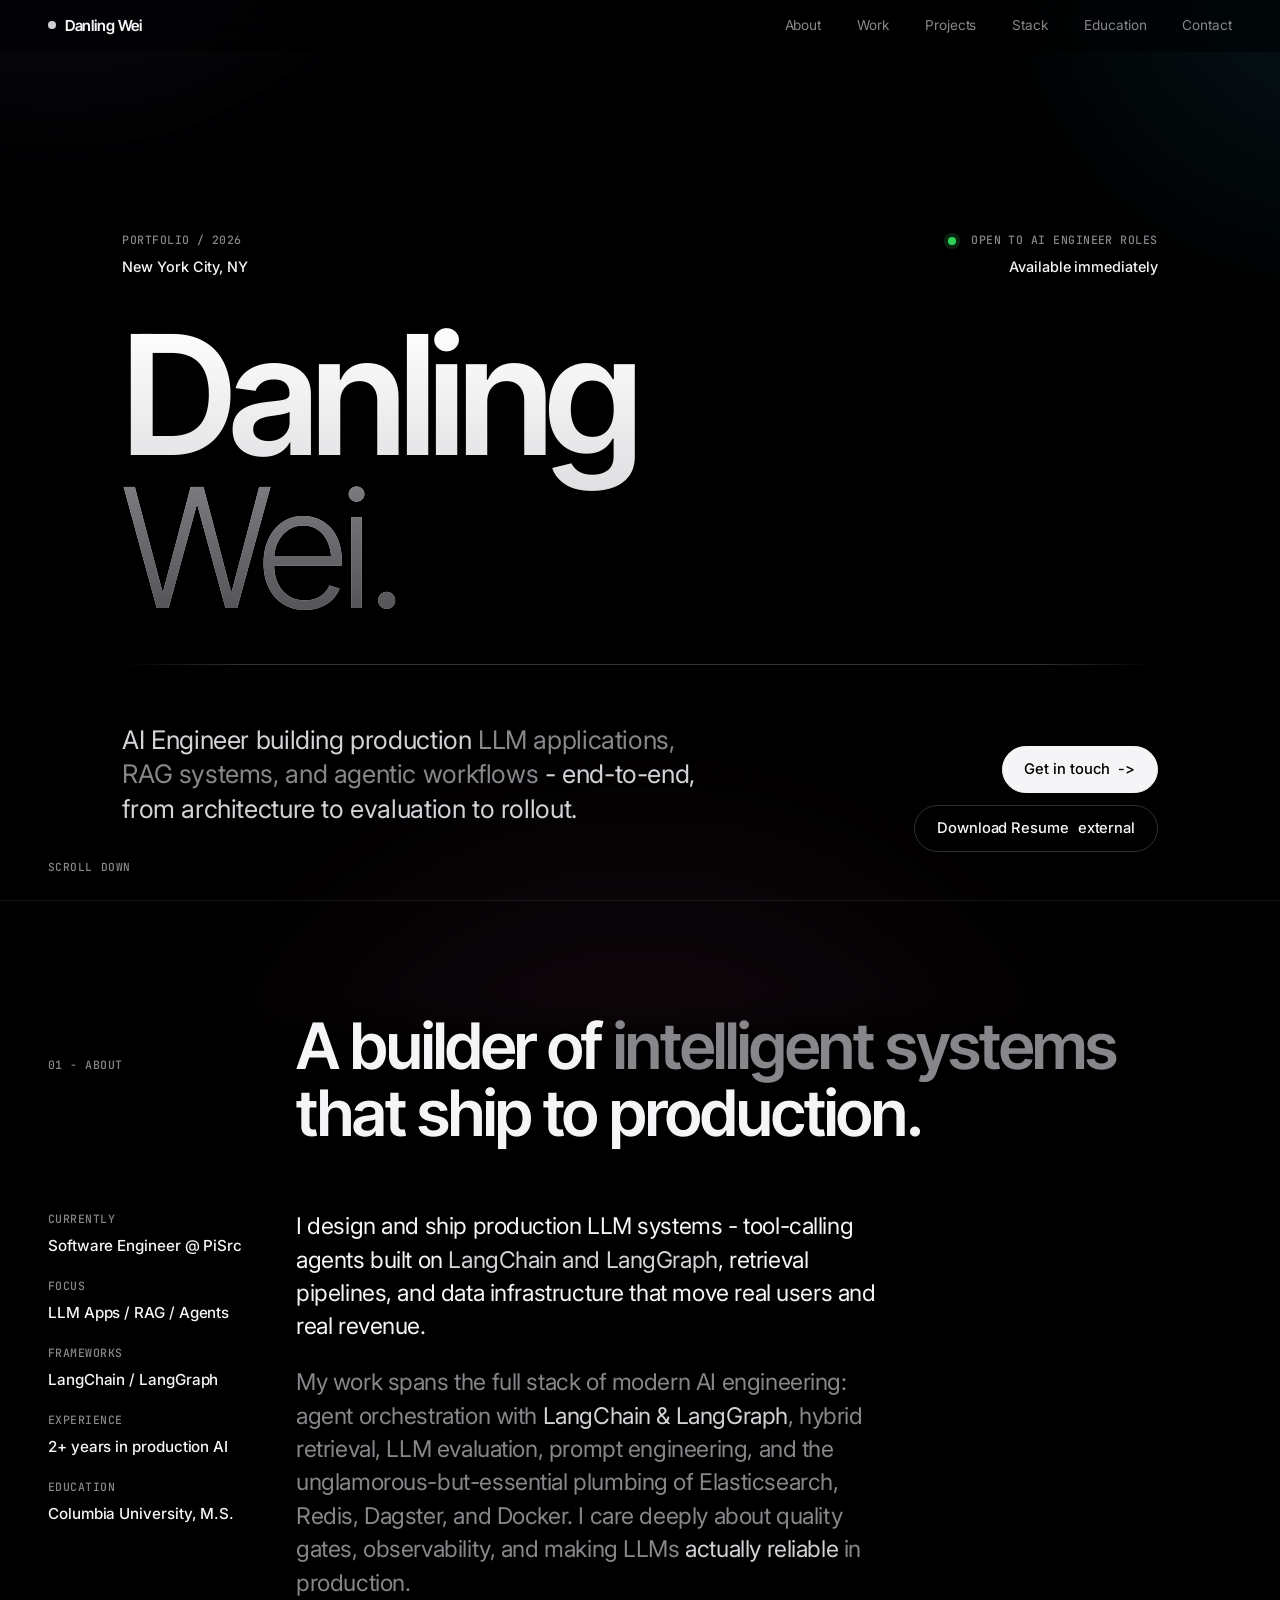
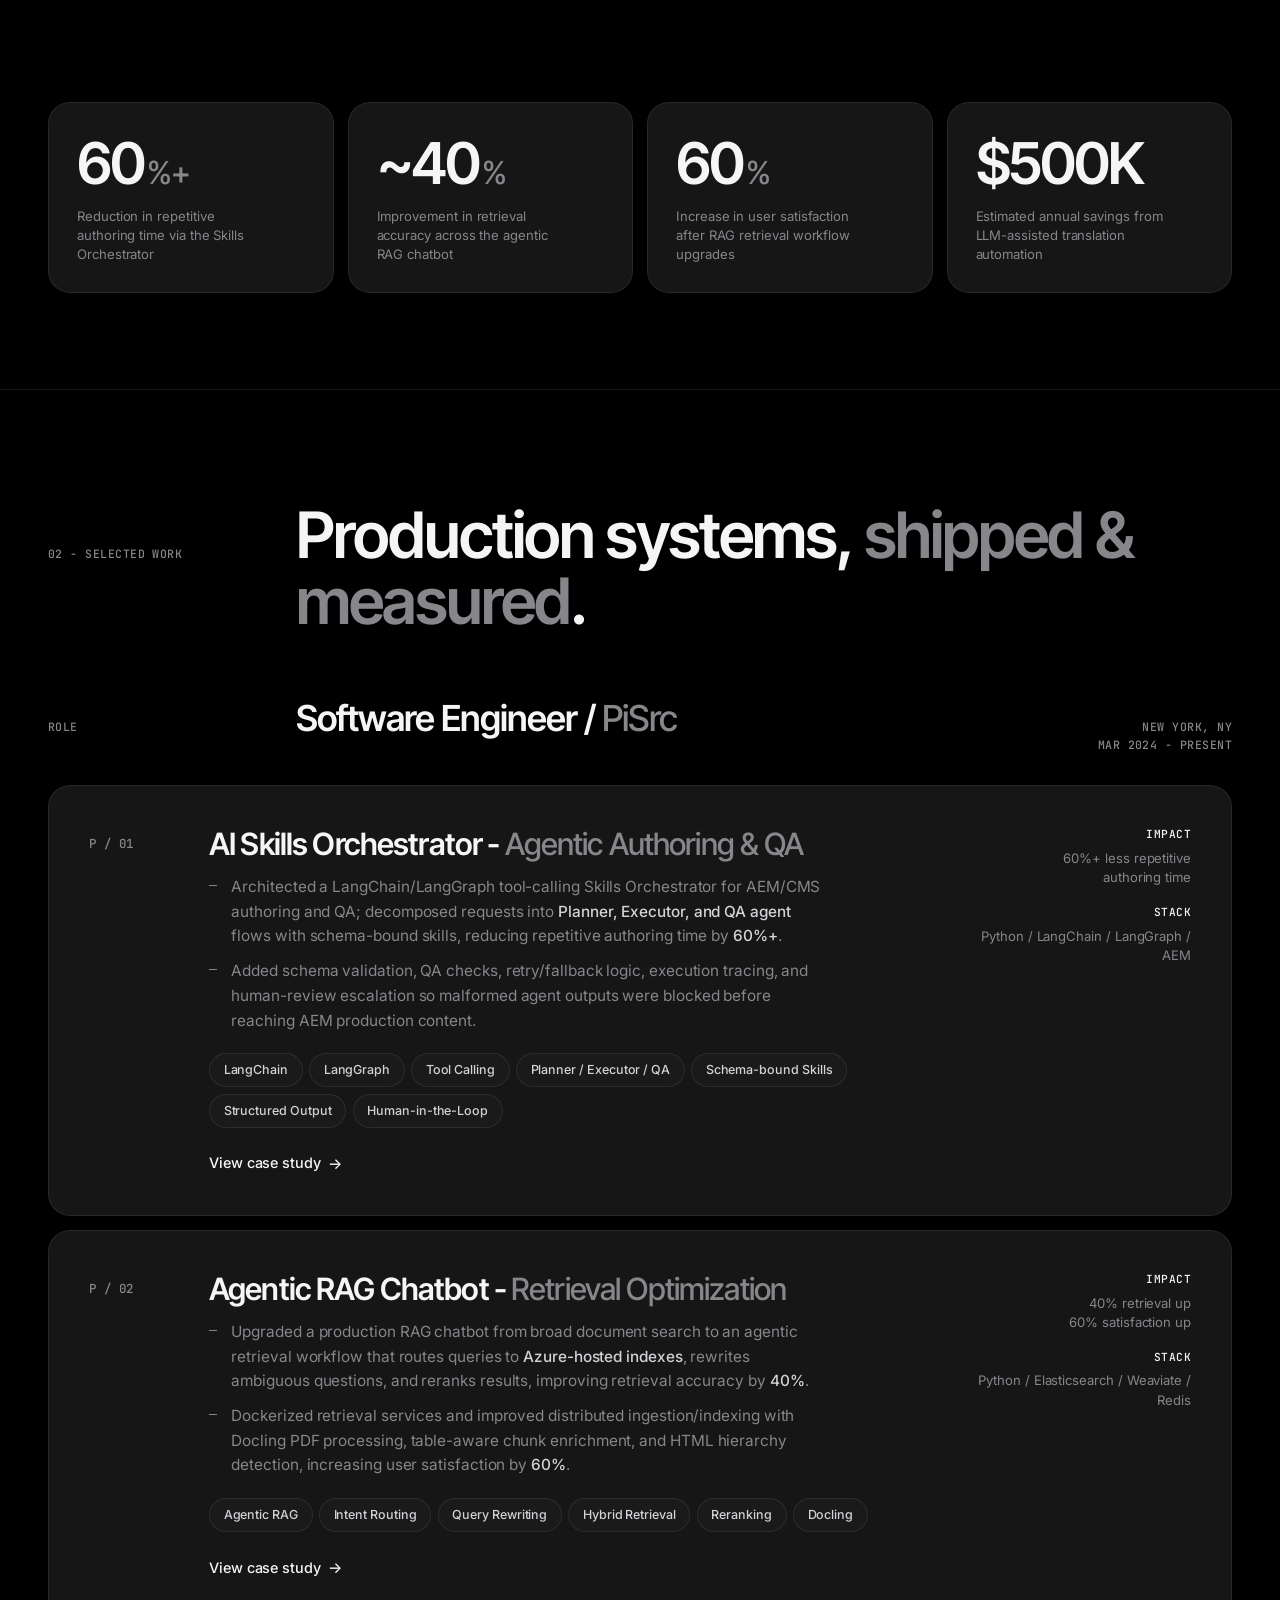
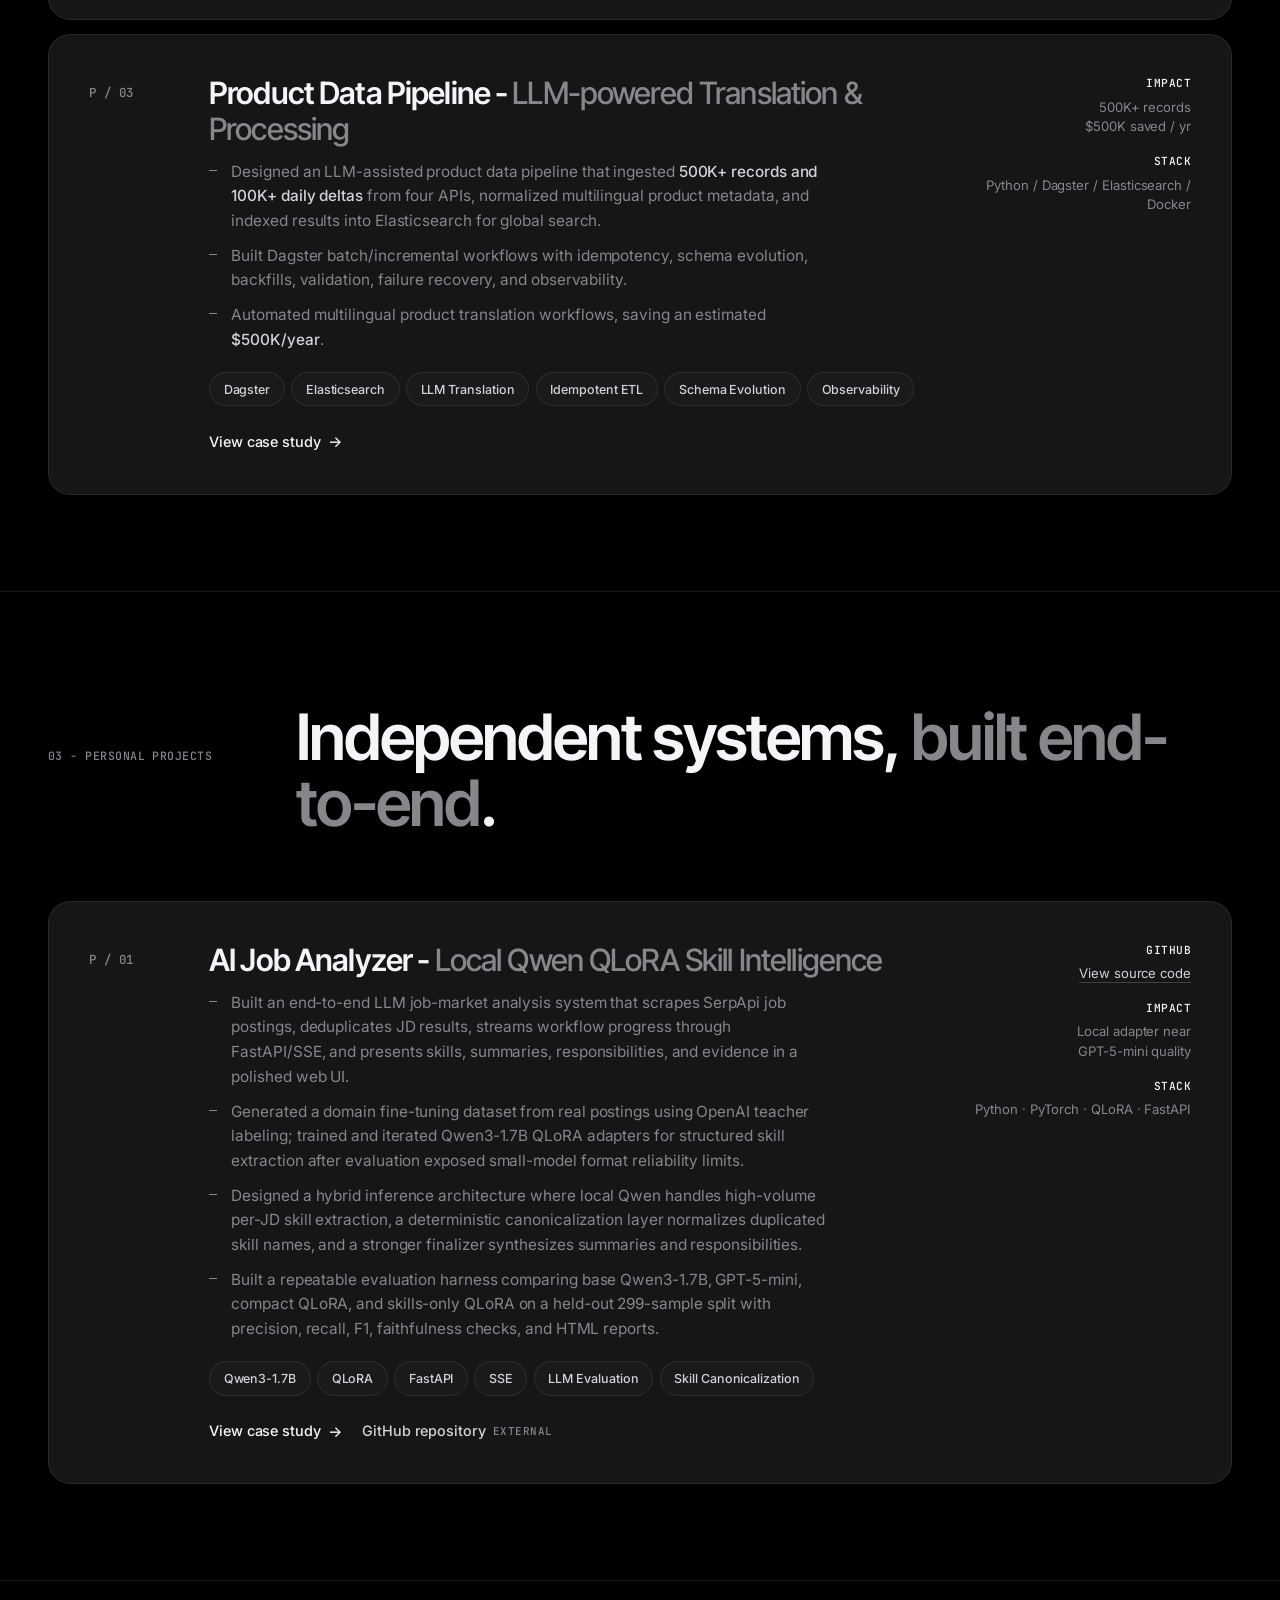
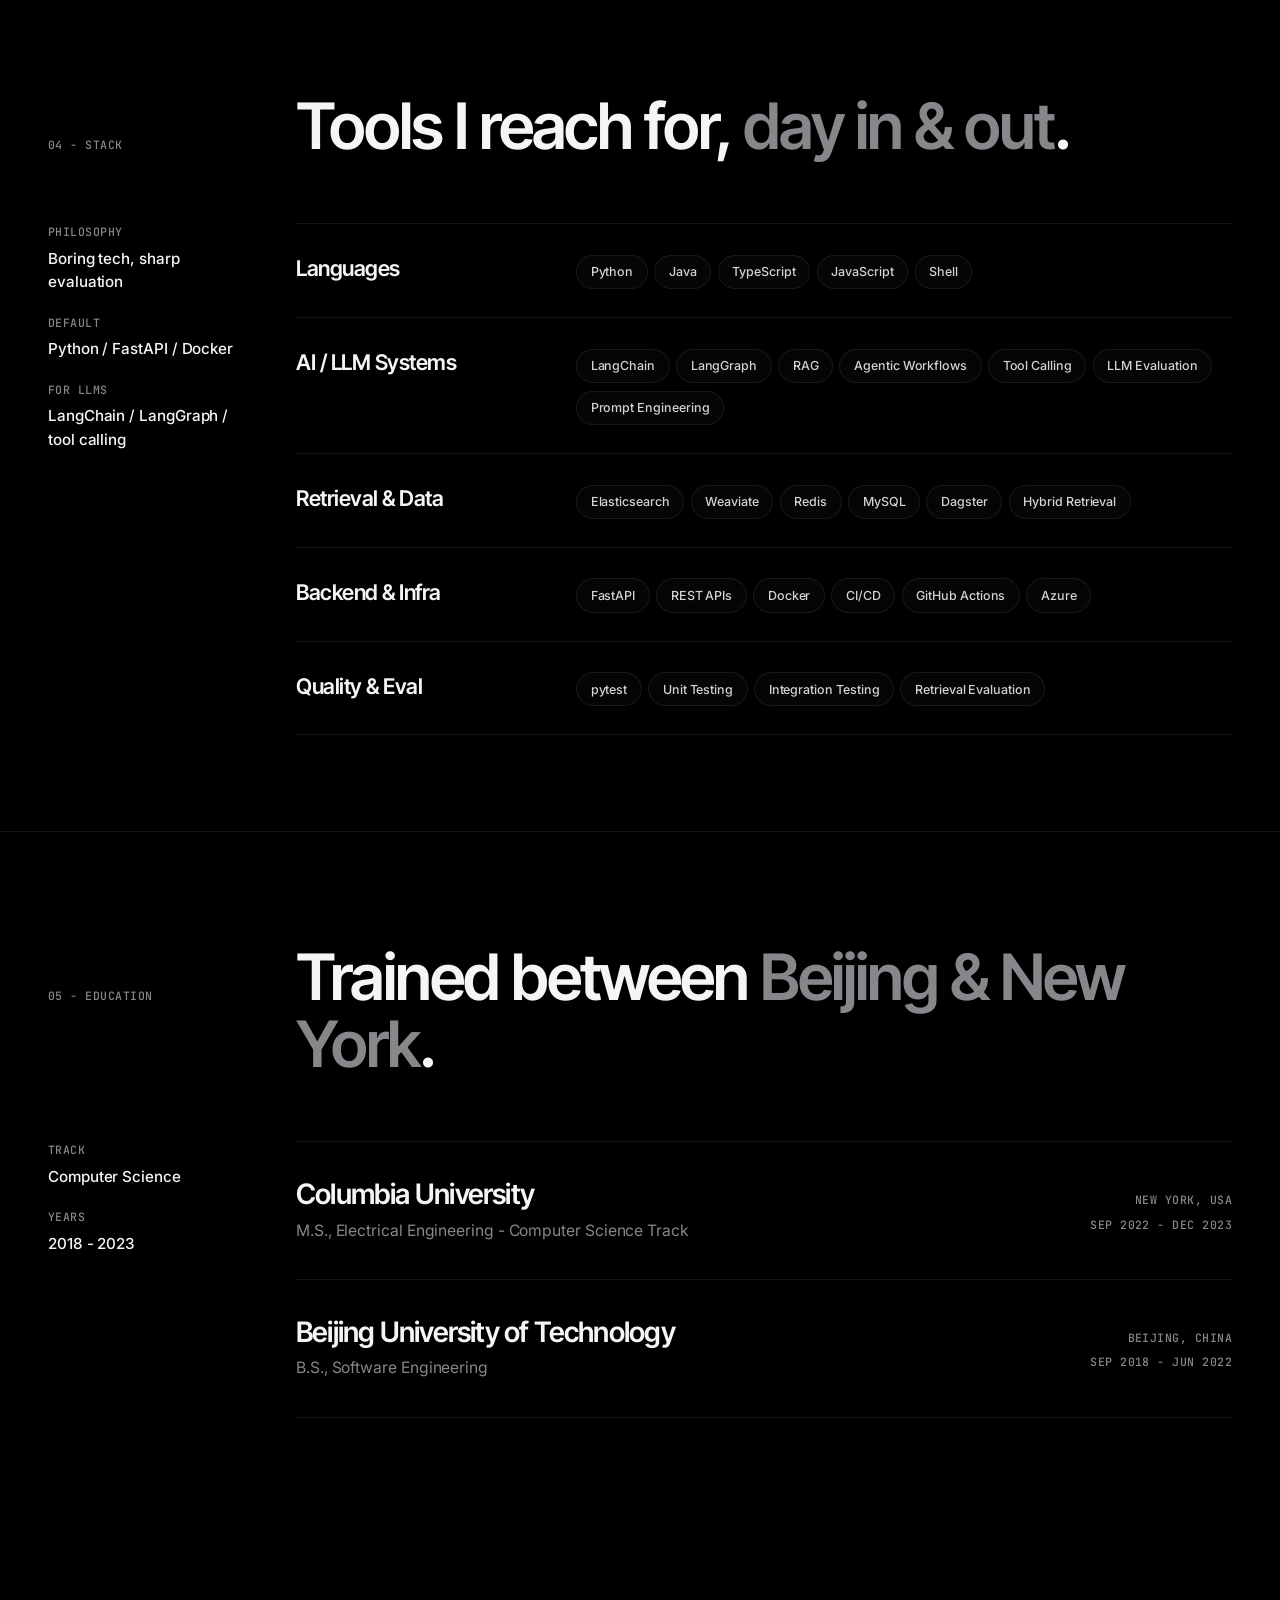
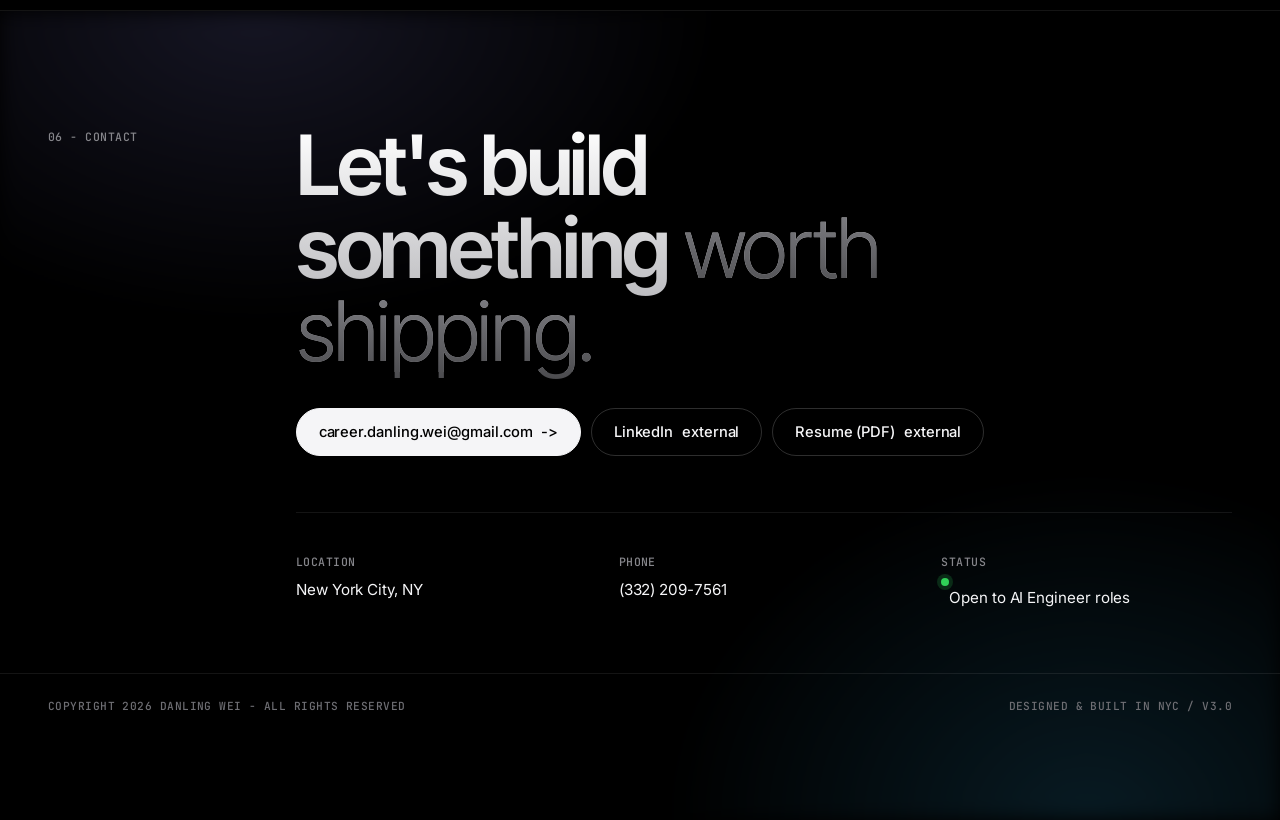
==== commit d366c3df: "update resume and project" ====
--- a/index.html
+++ b/index.html
@@ -127,12 +127,12 @@
           <div class="metric-label">Improvement in retrieval accuracy across the agentic RAG chatbot</div>
         </div>
         <div class="metric">
-          <div class="metric-num">3<span class="unit">x</span></div>
-          <div class="metric-label">Faster query performance on the Elasticsearch product index</div>
+          <div class="metric-num">60<span class="unit">%</span></div>
+          <div class="metric-label">Increase in user satisfaction after RAG retrieval workflow upgrades</div>
         </div>
         <div class="metric">
           <div class="metric-num">$500K</div>
-          <div class="metric-label">Estimated annual savings from LLM-assisted translation pipeline</div>
+          <div class="metric-label">Estimated annual savings from LLM-assisted translation automation</div>
         </div>
       </div>
     </div>
@@ -162,9 +162,8 @@
           <div class="work-content">
             <h3>AI Skills Orchestrator - <em>Agentic Authoring &amp; QA</em></h3>
             <ul class="work-bullets">
-              <li>Architected and shipped a tool-calling Skills Orchestrator for AEM/CMS authoring and QA; decomposed content requests into <strong>Planner, Executor, and QA agent</strong> flows with schema-bound skills, reducing repetitive authoring time by <strong>60%+</strong>.</li>
-              <li>Built validation and evaluation gates for page structure, metadata completeness, multilingual consistency, and output format correctness; logged skill inputs, outputs, latency, and failures to support traceability.</li>
-              <li>Productionized CMS and LLM API integrations with rate limiting, retries, fallbacks, structured output validation, and human-review escalation.</li>
+              <li>Architected a LangChain/LangGraph tool-calling Skills Orchestrator for AEM/CMS authoring and QA; decomposed requests into <strong>Planner, Executor, and QA agent</strong> flows with schema-bound skills, reducing repetitive authoring time by <strong>60%+</strong>.</li>
+              <li>Added schema validation, QA checks, retry/fallback logic, execution tracing, and human-review escalation so malformed agent outputs were blocked before reaching AEM production content.</li>
             </ul>
             <div class="work-tags">
               <span class="tag">LangChain</span>
@@ -189,10 +188,8 @@
           <div class="work-content">
             <h3>Agentic RAG Chatbot - <em>Retrieval Optimization</em></h3>
             <ul class="work-bullets">
-              <li>Upgraded a production RAG customer-support chatbot from general-purpose retrieval to an agentic workflow with <strong>intent detection, index routing, LLM-based query rewriting, hybrid retrieval, and reranking</strong>.</li>
-              <li>Designed an intent-detection layer to classify user queries and route them to the most relevant index, replacing broad retrieval with index-specific search and higher-quality rewritten queries.</li>
-              <li>Improved ingestion quality with Docling-based PDF processing, table-aware chunk enrichment, and HTML H1/H2/H3 hierarchy detection to preserve document context.</li>
-              <li>Tuned retrieval relevance with offline evaluation on representative support queries; improved retrieval accuracy by <strong>~40%</strong> and user satisfaction by <strong>~60%</strong>.</li>
+              <li>Upgraded a production RAG chatbot from broad document search to an agentic retrieval workflow that routes queries to <strong>Azure-hosted indexes</strong>, rewrites ambiguous questions, and reranks results, improving retrieval accuracy by <strong>40%</strong>.</li>
+              <li>Dockerized retrieval services and improved distributed ingestion/indexing with Docling PDF processing, table-aware chunk enrichment, and HTML hierarchy detection, increasing user satisfaction by <strong>60%</strong>.</li>
             </ul>
             <div class="work-tags">
               <span class="tag">Agentic RAG</span>
@@ -205,7 +202,7 @@
             <span class="work-cta">View case study</span>
           </div>
           <aside class="work-side">
-            <div><strong>Impact</strong>~40% retrieval up<br />~60% satisfaction up</div>
+            <div><strong>Impact</strong>40% retrieval up<br />60% satisfaction up</div>
             <div><strong>Stack</strong>Python / Elasticsearch / Weaviate / Redis</div>
           </aside>
         </a>
@@ -216,10 +213,9 @@
           <div class="work-content">
             <h3>Product Data Pipeline - <em>LLM-powered Translation &amp; Processing</em></h3>
             <ul class="work-bullets">
-              <li>Designed an LLM-assisted pipeline ingesting <strong>500K+ product records and 100K+ daily deltas</strong> from four heterogeneous APIs into Elasticsearch, standardizing multilingual metadata for global search.</li>
-              <li>Built Dagster-based batch and incremental workflows with idempotent processing, schema evolution, backfill and repair paths, validation checks, failure recovery, and observability.</li>
-              <li>Redesigned Elasticsearch indexing strategy and data flow, improving query performance by <strong>3x</strong> and reducing manual operations by <strong>~40%</strong>.</li>
-              <li>Automated multilingual product translation with an LLM-assisted pipeline, contributing to <strong>~$500K</strong> estimated annual translation cost savings.</li>
+              <li>Designed an LLM-assisted product data pipeline that ingested <strong>500K+ records and 100K+ daily deltas</strong> from four APIs, normalized multilingual product metadata, and indexed results into Elasticsearch for global search.</li>
+              <li>Built Dagster batch/incremental workflows with idempotency, schema evolution, backfills, validation, failure recovery, and observability.</li>
+              <li>Automated multilingual product translation workflows, saving an estimated <strong>$500K/year</strong>.</li>
             </ul>
             <div class="work-tags">
               <span class="tag">Dagster</span>
@@ -232,7 +228,7 @@
             <span class="work-cta">View case study</span>
           </div>
           <aside class="work-side">
-            <div><strong>Impact</strong>3x faster queries<br />~$500K saved / yr</div>
+            <div><strong>Impact</strong>500K+ records<br />$500K saved / yr</div>
             <div><strong>Stack</strong>Python / Dagster / Elasticsearch / Docker</div>
           </aside>
         </a>
